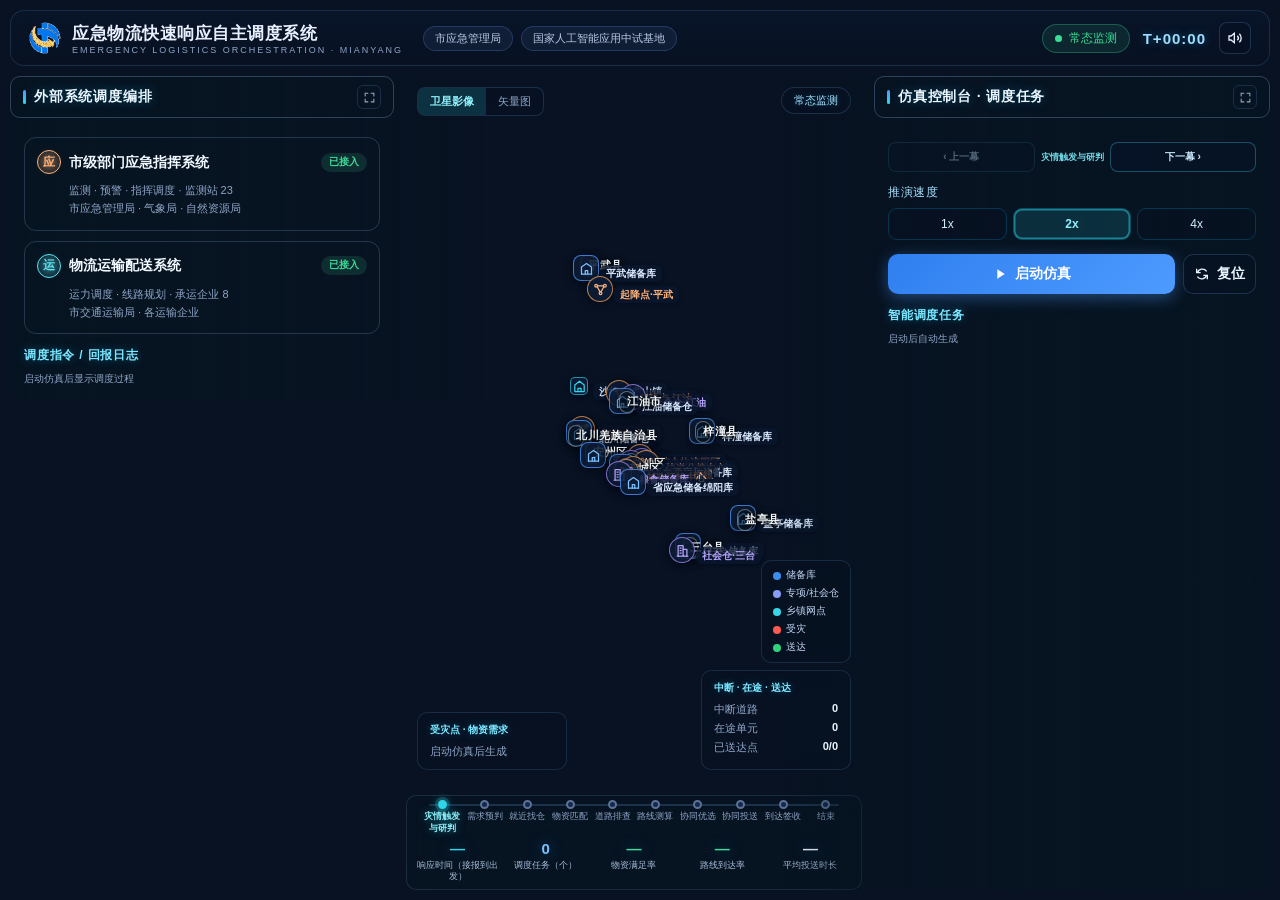
==== 应急物流仿真平台 (15)-优化版.html @ 9a9f4b00 "Add files via upload" ====
<!DOCTYPE html>
<html lang="zh-CN">
<head>
<meta charset="UTF-8">
<meta name="viewport" content="width=device-width,initial-scale=1">
<title>应急物流快速响应自主调度系统 · 绵阳</title>
<link rel="icon" href="[data-uri]">
<link rel="stylesheet" href="assets/vendor/leaflet/leaflet.css">
<link rel="stylesheet" href="assets/logistics-stage.css">
<style>
:root{
  --bg0:#060d1c;--bg1:#0a1526;--bg2:#0c1a30;
  --card:rgba(9,22,45,.78);--card2:rgba(14,30,58,.6);
  --line:rgba(116,166,255,.18);
  --blue:#4d9bff;--cy:#2fd6e8;--green:#3ddc97;--orange:#ffa552;--red:#ff6b6f;--purple:#a78bfa;
  --txt:#e8f0ff;--dim:#8fa6c8;
  --glass:rgba(9,22,45,.74);--glass2:rgba(11,26,52,.92);
  --shadow:0 10px 36px rgba(0,6,20,.5);
}
*{box-sizing:border-box;margin:0;padding:0}
html,body{height:100%}
body{
  font-family:'Noto Sans SC',-apple-system,'PingFang SC','Microsoft YaHei',sans-serif;
  color:var(--txt);background:linear-gradient(160deg,#0a1526,#060d1c 55%,#081120);
  min-height:100vh;overflow:hidden;
}
.app{position:relative;z-index:1;height:100vh;min-height:660px;display:grid;grid-template-rows:56px minmax(0,1fr);gap:10px;padding:10px}
.topbar{display:flex;align-items:center;gap:14px;padding:0 18px;position:relative;z-index:2;
  background:linear-gradient(180deg,rgba(9,22,45,.62),rgba(7,17,34,.46));backdrop-filter:blur(12px);
  border:1px solid rgba(120,180,255,.16);border-radius:14px;flex:none;box-shadow:none}
.logo{display:flex;align-items:center;gap:11px;min-width:0}
.logo img{width:32px;height:32px;flex:none;object-fit:contain}
.logo div{font-size:17px;font-weight:700;letter-spacing:.5px;white-space:nowrap}
.logo small{display:block;font-size:9px;font-weight:400;color:var(--dim);letter-spacing:2px}
.top-tags{display:flex;gap:8px;margin-left:6px}
.ttag{font-size:11px;color:#b9c9e6;padding:4px 11px;border:1px solid rgba(116,166,255,.22);border-radius:20px;background:rgba(116,166,255,.08)}
.top-right{margin-left:auto;display:flex;align-items:center;gap:13px}
.alert-badge{display:flex;align-items:center;gap:7px;font-size:12px;padding:5px 12px;border-radius:20px;
  background:rgba(61,220,151,.1);border:1px solid rgba(61,220,151,.3);color:#3ddc97}
.alert-badge.warn{background:rgba(255,165,82,.1);border-color:rgba(255,165,82,.32);color:#ffa552}
.alert-badge.danger{background:rgba(255,107,111,.12);border-color:rgba(255,107,111,.35);color:#ff6b6f}
.alert-badge .dot{width:7px;height:7px;border-radius:50%;background:currentColor}
.clock{font-size:15px;font-weight:700;letter-spacing:1px;color:#9fdcff;font-variant-numeric:tabular-nums;text-shadow:0 0 10px rgba(0,190,255,.4)}
.icon-btn{width:32px;height:32px;border-radius:8px;border:1px solid rgba(120,180,255,.2);background:rgba(7,17,34,.45);
  color:var(--txt);display:flex;align-items:center;justify-content:center;cursor:pointer;flex:none}
.icon-btn svg{width:16px;height:16px}
.icon-btn.muted{color:var(--dim)}

/* 地图全屏底层 */
.map-wrap{position:fixed;inset:0;z-index:0;overflow:hidden;background:#081222}
#mapLeaflet{position:absolute;inset:0;background:#081222}
#mapFallback{position:absolute;inset:0;width:100%;height:100%;display:none}
#incidentCameraLinks{position:fixed;inset:0;width:100vw;height:100vh;z-index:6;overflow:visible;pointer-events:none}
/* 中间聚焦区：透空露地图，事件穿透让地图可拖拽 */
.center-zone{position:relative;grid-area:1/2/2/3;min-height:0;pointer-events:none}
.center-zone>*{pointer-events:auto}

/* 主区：两行三列。侧栏跨两行并铺渐变压暗背景，footer 占中间列第二行 */
.main{display:grid;grid-template-columns:minmax(300px,384px) minmax(0,1fr) minmax(318px,396px);
  grid-template-rows:minmax(0,1fr) auto;gap:12px;min-height:0;
  position:relative;z-index:2;pointer-events:none;transition:grid-template-columns .3s}
.panel{pointer-events:auto;position:relative;z-index:2;background:transparent;border:0;border-radius:14px;
  display:flex;flex-direction:column;min-height:0;box-shadow:none;backdrop-filter:none;transition:opacity .3s,transform .3s}
/* 两侧深色区：80%起、功能区边缘35%，外延带渐到20%结束 */
.panel-left{grid-area:1/1/3/2;position:relative;border-radius:14px 2px 2px 14px;
  align-self:start;height:min(36vh,520px);
  background:linear-gradient(90deg,rgba(6,21,33,.8) 0%,rgba(6,21,33,.64) 42%,rgba(6,21,33,.5) 72%,rgba(6,21,33,.35) 100%)}
.panel-left::after{content:'';position:absolute;top:0;bottom:0;left:100%;width:90px;pointer-events:none;
  background:linear-gradient(90deg,rgba(6,21,33,.35),rgba(6,21,33,.2) 55%,rgba(6,21,33,0))}
.panel-right{grid-area:1/3/3/4;position:relative;border-radius:2px 14px 14px 2px;
  background:linear-gradient(270deg,rgba(6,21,33,.8) 0%,rgba(6,21,33,.64) 42%,rgba(6,21,33,.5) 72%,rgba(6,21,33,.35) 100%)}
.panel-right::after{content:'';position:absolute;top:0;bottom:0;right:100%;width:90px;pointer-events:none;
  background:linear-gradient(270deg,rgba(6,21,33,.35),rgba(6,21,33,.2) 55%,rgba(6,21,33,0))}
.panel-h{flex:none;font-size:13px;font-weight:700;padding:8px 12px;margin:0 0 10px;border:1px solid rgba(158,201,255,.26);
  display:flex;align-items:center;gap:8px;background:transparent;
  border-radius:10px;letter-spacing:.8px;color:#eaf6ff;text-shadow:0 0 12px rgba(0,190,255,.3)}
.panel-h::before{content:"";width:3px;height:14px;border-radius:2px;background:linear-gradient(180deg,var(--blue),var(--cy))}
.panel-b{flex:1;min-height:0;overflow-y:auto;padding:13px}
.panel-b::-webkit-scrollbar{width:5px}
.panel-b::-webkit-scrollbar-thumb{background:rgba(120,170,255,.25);border-radius:3px}

/* 系统卡：近平铺深底上以细亮描边分隔，内部不再填充 */
.sys{border:1px solid rgba(158,201,255,.2);border-radius:12px;padding:12px;margin-bottom:10px;background:transparent;
  box-shadow:none;transition:.25s;position:relative}
.sys.busy{border-color:rgba(77,155,255,.45);background:rgba(77,155,255,.08);box-shadow:0 4px 16px rgba(77,155,255,.14)}
/* 正在工作：高亮强调 */
.sys.active{border-color:rgba(47,214,232,.55);background:rgba(47,214,232,.09);
  box-shadow:0 6px 20px rgba(47,214,232,.18);animation:sysPulse 1.6s ease-in-out infinite}
.sys.active .ic{box-shadow:0 0 12px rgba(47,214,232,.55)}
.sys.active .stt{color:#06121f;background:var(--cy);font-weight:700;animation:none}
@keyframes sysPulse{50%{box-shadow:0 3px 10px rgba(47,214,232,.08)}}
/* 待命：淡化收窄 */
.sys.standby{opacity:.55;padding:9px 12px;margin-bottom:8px;background:transparent;box-shadow:none}
.sys.standby .s2,.sys.standby .cur{display:none}
.sys.standby .stt{color:#8fa6c8;background:rgba(143,166,200,.12)}
.sys .s1{display:flex;align-items:center;gap:8px;font-weight:700;font-size:13px;color:#f2f8ff}
/* 系统图标：文字简写彩色圆（应/仓/运） */
.sys .ic{width:24px;height:24px;border-radius:50%;border:1.5px solid currentColor;font-size:12px;font-weight:800;flex:none;
  display:flex;align-items:center;justify-content:center;text-shadow:0 0 8px currentColor}
.sys .stt{margin-left:auto;font-size:10px;color:#3ddc97;padding:2px 8px;border-radius:10px;background:rgba(61,220,151,.13)}
.sys.busy .stt{color:#ffa552;background:rgba(255,165,82,.14);animation:blink 1s infinite}
@keyframes blink{50%{opacity:.45}}
.sys .s2{font-size:10px;color:var(--dim);margin:7px 0 0 32px;line-height:1.6}
.sys .cur{font-size:11px;color:#a8d4ff;margin-top:7px;padding:6px 9px;border-radius:6px;background:transparent;
  border-left:2px solid var(--blue);min-height:24px}
.sys .cur:empty{display:none}
.sec-t{font-size:11px;font-weight:700;color:#7ce7ff;margin:13px 0 8px;letter-spacing:.8px;text-shadow:0 0 10px rgba(0,200,255,.35)}
/* 调度日志：前置系统简写彩色圆图标 + 指令/回报状态点，条目本体透明 */
.log{display:flex;gap:8px;align-items:flex-start;border-radius:8px;padding:6px 4px;margin-bottom:7px;font-size:11px;line-height:1.5}
.log .lic{flex:none;width:20px;height:20px;border-radius:50%;border:1.5px solid currentColor;background:rgba(0,0,0,.3);
  font-size:11px;font-weight:800;display:flex;align-items:center;justify-content:center;text-shadow:0 0 8px currentColor}
.log .lt{font-size:9px;color:var(--dim);margin-bottom:2px;display:flex;align-items:center;gap:5px}
.log .ld{width:5px;height:5px;border-radius:50%;flex:none}
.log .ld.down{background:#ffa552;box-shadow:0 0 6px rgba(255,165,82,.6)}
.log .ld.back{background:#3ddc97;box-shadow:0 0 6px rgba(61,220,151,.6)}
.log.down b{color:#ffa552}.log.back b{color:#3ddc97}

/* 地图（定位规则见上方全屏底层；此处为兜底切换与瓦片滤镜） */
.map-wrap.fallback #mapLeaflet{display:none}
.map-wrap.fallback #mapFallback{display:block}
.leaflet-container{background:#081222;font-family:inherit;outline:none}
/* 深色大屏主题：矢量瓦片加深压暗成暗色地图，透明面板下白字保持可读；卫星影像保持原色 */
.dark-tiles .leaflet-tile-pane{filter:brightness(.62) saturate(.78) contrast(1.05)}
.leaflet-control-zoom{display:none}
.leaflet-control-attribution{background:rgba(255,255,255,.7)!important;color:#94a3b8!important;font-size:8px!important}
.leaflet-control-attribution a{color:#94a3b8!important}
.mk{position:relative}
/* 所有marker均为非交互展示元素：禁止其拦截鼠标，避免图钉漂到按钮/地图上时点击失效、拖拽中断 */
.mk,.mk *,.focus-ring{pointer-events:none}
.admin-area-marker{pointer-events:none}
.admin-area-label{display:block;position:relative;transform:translate(-50%,-50%);padding:2px 7px;border:1px solid rgba(218,235,246,.42);border-radius:10px;background:rgba(5,18,30,.58);box-shadow:0 2px 8px rgba(0,0,0,.5);color:#f2f8fc;font-size:11px;font-weight:700;line-height:1.45;letter-spacing:.6px;white-space:nowrap;text-align:center;text-shadow:0 1px 3px #000,0 0 7px #000}
/* 图标型 marker */
.mk-ic{width:26px;height:26px;border-radius:8px;display:flex;align-items:center;justify-content:center;
  background:rgba(13,28,54,.88);border:1.5px solid rgba(116,166,255,.35);box-shadow:0 2px 8px rgba(0,6,20,.5);
  transform:translate(-50%,-50%);position:absolute;left:0;top:0}
.mk-ic svg{width:15px;height:15px}
.mk.depot .mk-ic{border-color:rgba(77,155,255,.75);color:#7cc0ff}
.mk.special .mk-ic{border-color:rgba(167,139,250,.75);color:#b8a5fd;border-radius:50%}
.mk.hub .mk-ic{border-color:rgba(255,165,82,.75);color:#ffb27a;border-radius:50%}
.mk.town .mk-ic{width:18px;height:18px;border-radius:5px;color:var(--cy);border-color:rgba(47,214,232,.65)}
.mk.affected .mk-ic{width:38px;height:38px;border-radius:50%;background:#e11d48;border:3px solid #fff;color:#fff;
  box-shadow:0 0 0 6px rgba(225,29,72,.28),0 6px 16px rgba(225,29,72,.5);animation:afPulse 1.5s ease-out infinite}
.mk.done .mk-ic{border-color:rgba(61,220,151,.8);color:#5fe8b0;background:rgba(61,220,151,.12)}
.mk.unit .mk-ic{width:34px;height:34px;border-radius:9px;color:#fff;border:2px solid #fff;background:#2563eb;
  box-shadow:0 0 0 3px rgba(37,99,235,.35),0 4px 10px rgba(37,99,235,.5)}
.mk.unit .unit-info{position:absolute;left:20px;top:-18px;z-index:4;display:flex;flex-direction:column;gap:1px;
  min-width:158px;padding:4px 7px;border:1px solid rgba(112,190,255,.72);border-radius:6px;
  background:rgba(5,19,37,.94);box-shadow:0 3px 9px rgba(0,0,0,.48);color:#ccecff;
  font-size:8px;font-weight:650;line-height:1.25;white-space:nowrap;text-shadow:0 1px 2px #000}
.mk.unit .unit-info b{color:#fff;font-size:8.5px;font-variant-numeric:tabular-nums}
.mk.uav .mk-ic{width:32px;height:32px;border-radius:50%;color:#fff;border:2px solid #fff;background:#06b6d4;
  box-shadow:0 0 0 3px rgba(6,182,212,.4),0 4px 10px rgba(6,182,212,.5)}
@keyframes afPulse{0%{box-shadow:0 0 0 0 rgba(225,29,72,.65),0 6px 16px rgba(225,29,72,.5)}100%{box-shadow:0 0 0 42px rgba(225,29,72,0),0 6px 16px rgba(225,29,72,.5)}}
.mk-label{position:absolute;left:14px;top:-3px;white-space:nowrap;font-size:10px;font-weight:600;
  color:#dcebff;background:rgba(9,22,45,.78);padding:1px 6px;border-radius:6px;box-shadow:0 1px 4px rgba(0,6,20,.4)}
.mk.special .mk-label{color:#b8a5fd}.mk.hub .mk-label{color:#ffb27a}
.warehouse-halo{position:absolute;left:0;top:0;width:34px;height:34px;transform:translate(-50%,-50%);border:1.5px solid #55d9f1;border-radius:50%;background:rgba(55,190,220,.12);box-shadow:0 0 12px rgba(55,190,220,.38)}
.warehouse-halo.selected{width:38px;height:38px;border:2px solid #65e6b0;background:rgba(65,214,146,.13);box-shadow:0 0 14px rgba(65,230,176,.48)}
.warehouse-callout{position:absolute;left:19px;top:-17px;z-index:20;display:flex;flex-direction:column;gap:2px;min-width:116px;padding:4px 6px;border:1px solid rgba(85,217,241,.7);border-radius:6px;background:rgba(5,22,39,.94);color:#e5f5ff;box-shadow:0 3px 10px rgba(0,0,0,.35);white-space:nowrap}
.warehouse-callout.west{left:auto;right:19px;text-align:right}
.warehouse-callout.south{top:12px}
.warehouse-callout b{font-size:9px;line-height:1.2}
.warehouse-callout small{color:#a9c6d8;font-size:8px;line-height:1.2}
.focus-ring{position:absolute;left:50%;top:50%;width:60px;height:60px;transform:translate(-50%,-50%);
  border-radius:50%;border:3px solid #ef4444;animation:focusP 1.4s ease-out infinite;pointer-events:none}
@keyframes focusP{0%{width:40px;height:40px;opacity:.95}100%{width:140px;height:140px;opacity:0}}

.map-stage{position:absolute;top:11px;right:11px;z-index:600;font-size:11px;padding:5px 12px;border-radius:16px;
  background:rgba(7,17,34,.5);border:1px solid rgba(120,180,255,.18);color:#a8e2ff;backdrop-filter:blur(8px);
  text-shadow:0 0 8px rgba(0,190,255,.3);box-shadow:none}
.map-toast{position:absolute;left:50%;bottom:136px;transform:translateX(-50%) translateY(6px);z-index:900;
  font-size:11px;color:#fff;padding:6px 14px;border-radius:16px;background:rgba(10,26,50,.88);
  backdrop-filter:blur(8px);opacity:0;pointer-events:none!important;transition:.25s;white-space:nowrap;box-shadow:var(--shadow)}
.map-toast.show{opacity:1;transform:translateX(-50%) translateY(0)}
.layer-switch{position:absolute;left:11px;top:11px;z-index:600;display:flex;border-radius:8px;overflow:hidden;
  border:1px solid rgba(120,180,255,.18);background:rgba(7,17,34,.5);backdrop-filter:blur(8px);box-shadow:none}
.layer-switch button{border:0;background:transparent;color:var(--dim);font-size:11px;padding:6px 12px;cursor:pointer;font-family:inherit}
.layer-switch button.sel{background:rgba(47,214,232,.16);color:#8ff0fa;font-weight:700}
.float-card{position:absolute;z-index:550;border-radius:10px;background:rgba(7,17,34,.48);backdrop-filter:blur(8px);
  border:1px solid rgba(120,180,255,.16);padding:10px 12px;min-width:150px;font-size:11px;box-shadow:none}
.float-card.fl{left:11px;bottom:13px}
.float-card.fr{right:11px;bottom:13px}
.float-card .ft{font-size:10px;color:#7ce7ff;font-weight:700;margin-bottom:7px;text-shadow:0 0 8px rgba(0,200,255,.3)}
.float-card .fi{display:flex;justify-content:space-between;gap:14px;margin-bottom:4px;color:var(--dim)}
.float-card .fi b{color:#eaf6ff;font-weight:600}
/* 图例：右下竖排小面板，避开底部两块浮卡与footer */
.map-legend{position:absolute;z-index:550;right:11px;bottom:120px;display:flex;flex-direction:column;align-items:flex-start;gap:5px;
  padding:8px 11px;border-radius:10px;background:rgba(7,17,34,.55);backdrop-filter:blur(8px);border:1px solid rgba(120,180,255,.16);font-size:9.5px;box-shadow:none}
.map-legend span{display:flex;align-items:center;gap:5px;color:#c4d8f5}
.lg-dot{width:8px;height:8px;border-radius:50%;display:inline-block}

/* 实景放大弹窗（常态监测徽标正下方，右上角） */
.scene-card{position:absolute;z-index:700;right:11px;top:46px;transform:translateY(-8px);width:300px;
  border-radius:14px;overflow:hidden;background:rgba(9,22,45,.95);border:1px solid var(--line);
  box-shadow:0 14px 44px rgba(0,6,20,.6);transition:.35s;opacity:0;pointer-events:none}
.scene-card.show{opacity:1;transform:translateY(0);pointer-events:auto}
.scene-img{height:168px;position:relative;background:linear-gradient(135deg,#0d1c36,#13274a);display:flex;
  flex-direction:column;align-items:center;justify-content:center;gap:8px;color:#8fa6c8;text-align:center;padding:16px}
.scene-img svg{width:40px;height:40px;opacity:.5}
.scene-img .ph{font-size:11px;color:#8fa6c8}
.scene-img .tag{position:absolute;top:9px;left:9px;font-size:10px;padding:3px 9px;border-radius:10px;
  background:rgba(229,72,77,.9);color:#fff;font-weight:700}
.media-stage{position:absolute;inset:0;display:flex;flex-direction:column;align-items:center;justify-content:center;overflow:hidden}
.media-stage img{width:100%;height:100%;object-fit:cover;display:block}
.media-stage video{width:100%;height:100%;object-fit:cover;display:block;background:#000}
.media-stage .ph{font-size:11px;color:var(--dim);line-height:1.6;padding:18px;text-align:center}
.media-stage .ph .ic{width:34px;height:34px;margin-bottom:8px;opacity:.5}
.media-stage .ph .key{font-weight:700;color:var(--txt)}
.media-stage .ph .want{font-size:10px;color:#7d93b5;margin-top:7px;display:block}
/* 左右切换箭头 */
.media-arrow{position:absolute;top:50%;transform:translateY(-50%);z-index:3;width:26px;height:26px;border-radius:50%;
 border:1px solid rgba(150,190,240,.4);background:rgba(8,18,38,.55);color:#d4e6ff;cursor:pointer;
 display:none;align-items:center;justify-content:center;transition:.2s}
.media-arrow svg{width:15px;height:15px}
.media-arrow.left{left:8px}.media-arrow.right{right:8px}
.multi .media-arrow{display:flex}
.media-arrow:hover{background:rgba(56,214,230,.45);border-color:var(--cy)}
/* 底部指示点/计数 */
.media-bar{position:absolute;left:0;right:0;bottom:0;z-index:3;padding:8px 10px;
 display:none;align-items:center;background:linear-gradient(transparent,rgba(4,10,24,.88))}
.multi .media-bar{display:flex}
.media-dots{display:flex;gap:5px;align-items:center}
.media-dots i{width:6px;height:6px;border-radius:50%;background:rgba(200,220,250,.4);cursor:pointer}
.media-dots i.on{background:var(--cy);width:14px;border-radius:3px}
.media-count{font-size:10px;color:#cdddf5;margin-left:auto}
.mcap{position:absolute;left:0;right:0;bottom:0;z-index:2;font-size:10px;color:#dceaff;padding:6px 9px;
 background:linear-gradient(transparent,rgba(4,10,24,.85))}
.scene-body{padding:11px 13px}
.scene-body .t{font-size:13px;font-weight:700;margin-bottom:4px}
.scene-body .d{font-size:11px;color:var(--dim);line-height:1.55}
.scene-body .d:empty{display:none}
.scene-close{position:absolute;top:8px;right:9px;z-index:2;width:24px;height:24px;border-radius:50%;
  border:0;background:rgba(140,170,220,.18);color:#b9c9e6;cursor:pointer;line-height:1;
  display:flex;align-items:center;justify-content:center}

/* 控制台 */
.ctl-grp{margin-bottom:14px}
.ctl-l{font-size:11px;color:#a8e2ff;margin-bottom:7px;letter-spacing:.5px}
.opts{display:grid;grid-template-columns:repeat(3,1fr);gap:6px}
.opt{text-align:center;font-size:11px;padding:8px 4px;border-radius:9px;border:1px solid rgba(0,190,255,.22);
  background:rgba(7,17,34,.45);cursor:pointer;color:#d5ecff;transition:.15s}
.opt:hover{border-color:rgba(0,220,255,.55)}
.opt.sel{background:rgba(47,214,232,.14);color:#8ff0fa;font-weight:700;box-shadow:inset 0 0 0 1.5px rgba(47,214,232,.55),0 0 10px rgba(47,214,232,.2)}
.opt.danger.sel{background:rgba(255,107,111,.12);color:#ff8f92;box-shadow:inset 0 0 0 1.5px rgba(255,107,111,.55)}
select{width:100%;padding:8px 10px;border-radius:9px;border:1px solid rgba(0,190,255,.3);background:rgba(5,14,28,.72);
  color:#eaf6ff;font-family:inherit;font-size:11px;outline:none}
select:disabled{opacity:.5}
.seg{display:grid;grid-template-columns:repeat(3,1fr);gap:6px}
.seg button{padding:8px;border-radius:9px;border:1px solid rgba(0,190,255,.22);background:rgba(7,17,34,.45);
  color:#d5ecff;cursor:pointer;font-family:inherit;font-size:11px}
.seg button:hover{border-color:rgba(0,220,255,.55)}
.seg button.sel{background:rgba(47,214,232,.14);color:#8ff0fa;font-weight:700;box-shadow:inset 0 0 0 1.5px rgba(47,214,232,.5)}
.act-nav{display:grid;grid-template-columns:minmax(62px,1fr) auto minmax(62px,1fr);align-items:center;gap:6px;margin:0 0 12px}
.act-nav button{min-width:0;padding:7px 5px;border:1px solid rgba(67,199,231,.34);border-radius:8px;
  background:rgba(7,20,39,.72);color:#c9eaff;font-family:inherit;font-size:10px;font-weight:700;cursor:pointer;white-space:nowrap}
.act-nav button:hover:not(:disabled){border-color:rgba(67,220,244,.8);background:rgba(31,99,135,.28);color:#fff}
.act-nav button:disabled{opacity:.38;cursor:not-allowed}
.act-nav-title{max-width:128px;overflow:hidden;color:#72dbe9;font-size:9px;font-weight:700;text-align:center;text-overflow:ellipsis;white-space:nowrap}
.btn-row{display:grid;grid-template-columns:1fr auto;gap:8px;margin-top:4px}
.btn{display:flex;align-items:center;justify-content:center;gap:7px;padding:10px;border-radius:10px;border:1px solid rgba(120,180,255,.2);
  background:rgba(7,17,34,.5);color:#eaf6ff;cursor:pointer;font-family:inherit;font-size:13px;font-weight:700}
.btn svg{width:16px;height:16px}
.btn.go{background:linear-gradient(135deg,#2f7ff0,#4d9bff);border:0;color:#fff;box-shadow:0 4px 16px rgba(77,155,255,.4)}
.btn.go:disabled{opacity:.45;cursor:not-allowed}
.task{display:flex;align-items:center;gap:9px;border:1px solid rgba(158,201,255,.18);border-radius:10px;padding:9px 10px;margin-bottom:8px;
  background:transparent}
.task .no{width:20px;height:20px;border-radius:6px;background:rgba(77,155,255,.18);color:#9cc8ff;font-size:11px;
  display:flex;align-items:center;justify-content:center;flex:none}
.task .t1{font-size:11px;font-weight:600;white-space:nowrap;overflow:hidden;text-overflow:ellipsis;color:#f2f8ff}
.task .t2{font-size:9.5px;color:var(--dim);margin-top:2px}
.task .ts{margin-left:auto;font-size:9px;padding:3px 8px;border-radius:10px;flex:none}
.task .ts.wait{background:rgba(143,166,200,.14);color:var(--dim)}
.task .ts.run{background:rgba(255,165,82,.14);color:#ffa552}
.task .ts.done{background:rgba(61,220,151,.14);color:#3ddc97}

/* footer：半透明平色+模糊，只占中间列（不延伸到两侧阴影） */
footer.foot-zone{grid-area:2/2/3/3;position:relative;z-index:1;pointer-events:auto;
  margin:0;padding:2px 8px 6px;
  background:rgba(6,21,33,.55);backdrop-filter:blur(10px);border:1px solid rgba(158,201,255,.14);border-radius:10px}
.tl-wrap{position:relative;padding:2px 6px}
.tl-track{position:absolute;left:14px;right:14px;top:6px;height:2px;border-radius:2px;background:rgba(120,170,255,.2)}
.tl-fill{height:100%;border-radius:2px;background:linear-gradient(90deg,var(--blue),var(--cy));width:0;transition:width .3s}
.tl-steps{position:relative;display:grid;grid-template-columns:repeat(10,1fr)}
.tl-step{display:flex;flex-direction:column;align-items:center;gap:2px;font-size:9px;line-height:1.25;color:var(--dim);text-align:center;position:relative;padding-top:11px}
.tl-step .pd{position:absolute;top:0;width:9px;height:9px;border-radius:50%;background:#16294a;border:2px solid #5b7398}
.tl-step.done .pd{background:var(--green);border-color:var(--green);box-shadow:0 0 7px rgba(61,220,151,.5)}
.tl-step.act .pd{background:var(--cy);border-color:var(--cy);box-shadow:0 0 0 3px rgba(47,214,232,.22),0 0 10px rgba(47,214,232,.6)}
.tl-step.act{color:#8ff0fa;font-weight:700;text-shadow:0 0 8px rgba(47,214,232,.5)}
.tl-step.done{color:#3ddc97}
.kpis{display:grid;grid-template-columns:repeat(5,1fr);gap:3px;margin-top:3px}
.kpi{background:transparent;border:0;padding:1px 2px;text-align:center}
.kpi .v{font-size:15px;font-weight:800;line-height:1.25;font-variant-numeric:tabular-nums;color:#f5faff;text-shadow:0 0 14px rgba(0,190,255,.5)}
.kpi .v.cy{color:var(--cy)}.kpi .v.bl{color:#7cc0ff}.kpi .v.gr{color:var(--green)}
.kpi .k{font-size:9px;line-height:1.25;color:#a8bfdc;margin-top:1px}

/* 板块突出 */
.panel-h{position:relative}
.focus-btn{margin-left:auto;width:24px;height:24px;border-radius:6px;border:1px solid var(--line);background:transparent;
  color:var(--dim);cursor:pointer;display:flex;align-items:center;justify-content:center;flex:none;transition:.15s}
.focus-btn:hover{color:#9cc8ff;border-color:var(--blue);background:rgba(77,155,255,.1)}
.main.focus-left{grid-template-columns:minmax(0,2.2fr) minmax(0,1fr) minmax(200px,.4fr)}
.main.focus-right{grid-template-columns:minmax(200px,.4fr) minmax(0,1fr) minmax(0,2.2fr)}
.main.focus-left .panel-right,
.main.focus-right .panel-left{opacity:.15;pointer-events:none;filter:grayscale(.4)}
/* 方案比选浮层（中间聚焦区居中） */
.plan-modal{position:absolute;left:50%;top:44%;transform:translate(-50%,-50%);z-index:750;width:380px;
  background:rgba(8,20,40,.88);backdrop-filter:blur(16px);border:1px solid rgba(120,180,255,.22);border-radius:14px;
  box-shadow:0 20px 60px rgba(0,6,20,.6);padding:18px;display:none}
.plan-modal.show{display:block}
.pm-head{background:rgba(255,165,82,.1);color:#ffb27a;font-size:12px;font-weight:700;padding:9px 12px;border-radius:8px;
  margin-bottom:12px;border:1px solid rgba(255,165,82,.3)}
.plan-item{border:1.5px solid var(--line);border-radius:10px;padding:12px 14px;margin-bottom:10px;cursor:pointer;transition:.15s}
.plan-item:hover{border-color:var(--blue);background:rgba(77,155,255,.07)}
.plan-item.recommend{border-color:rgba(47,214,232,.55);background:rgba(47,214,232,.09);box-shadow:0 2px 12px rgba(47,214,232,.15)}
.pi-h{font-weight:700;font-size:13px;margin-bottom:6px;display:flex;align-items:center;gap:8px}
.pi-badge{font-size:10px;color:#06121f;background:var(--cy);padding:2px 8px;border-radius:10px;font-weight:700}
.pi-b{display:flex;justify-content:space-between;font-size:11px;color:var(--dim);margin-top:3px}

@media(max-width:1100px){
  body{overflow-y:auto}
  .app{height:auto;min-height:100vh;grid-template-rows:56px auto}
  .main{display:flex;flex-direction:column}
  .panel{flex:none;max-height:44vh}
  .panel-left{height:30vh;max-height:30vh}
  .center-zone{flex:none;height:42vh;margin:0 -2px}
  footer.foot-zone{flex:none;order:9;padding:2px 8px 6px;margin:0}
  .kpis{grid-template-columns:repeat(3,1fr)}
}
@media(max-width:600px){
  .top-tags{display:none}
  .logo small{display:none}
  .topbar{padding:0 12px;gap:8px}
  .top-right{gap:9px}
  .alert-badge{display:none}
  .logo img{width:26px;height:26px}
  .logo div{font-size:14px;letter-spacing:0}
  .kpis{grid-template-columns:repeat(2,1fr)}
  .center-zone{height:38vh}
  .scene-card{width:260px}
}
/* 场景一：暴雨泥石流监测警报与 AI 辅助研判 */
.incident-banner{position:fixed;z-index:1100;top:82px;left:50%;transform:translateX(-50%) translateY(-16px);
 width:min(880px,calc(100vw - 840px));min-width:360px;padding:17px 22px 15px;border-radius:12px;
 border:1px solid rgba(255,111,99,.8);border-top:3px solid #ff6e61;background:linear-gradient(110deg,rgba(67,16,26,.97),rgba(27,17,34,.96));
 box-shadow:0 12px 54px rgba(0,0,0,.5),0 0 32px rgba(255,66,64,.15);opacity:0;visibility:hidden;pointer-events:none;
 transition:opacity .45s,transform .45s;backdrop-filter:blur(16px)}
.incident-banner.show{opacity:1;visibility:visible;transform:translateX(-50%) translateY(0);animation:incidentBorder 2s ease-in-out infinite}
.incident-eyebrow{display:flex;align-items:center;gap:8px;font-size:11px;font-weight:700;letter-spacing:1.3px;color:#ffafa5}
.incident-dot{width:7px;height:7px;border-radius:50%;background:#ff786c;box-shadow:0 0 12px #ff786c;animation:blink 1.2s infinite;flex:none}
.incident-banner h1{font-size:clamp(18px,1.55vw,28px);line-height:1.55;letter-spacing:.5px;margin:6px 0;color:#fff4ef}
.incident-banner p{font-size:11px;line-height:1.7;color:#dbb9b5}
.incident-banner.complete{border-color:rgba(255,183,87,.65);border-top-color:#ffb757;animation:none}
.incident-banner.complete .incident-dot{background:#ffb757;box-shadow:0 0 10px #ffb757;animation:none}
@keyframes incidentBorder{50%{box-shadow:0 12px 54px rgba(0,0,0,.5),0 0 38px rgba(255,66,64,.32)}}
.assessment-card{position:fixed;left:24px;bottom:24px;z-index:1050;width:344px;border:1px solid rgba(86,181,237,.5);
 border-radius:14px;background:linear-gradient(145deg,rgba(9,29,49,.97),rgba(5,18,35,.97));padding:17px 18px;
 box-shadow:0 16px 48px rgba(0,0,0,.5);opacity:0;visibility:hidden;transform:translateY(20px);transition:.4s;pointer-events:none;backdrop-filter:blur(16px)}
.assessment-card.show{opacity:1;visibility:visible;transform:translateY(0)}
.assessment-head{display:flex;align-items:center;justify-content:space-between;margin-bottom:5px;font-size:14px;font-weight:700;color:#b0edff}
.assessment-status{font-size:10px;font-weight:500;color:#7de4ee;border:1px solid rgba(47,214,232,.3);padding:3px 7px;border-radius:5px}
.assessment-sub{font-size:10px;line-height:1.7;color:#8fa9c4;margin-bottom:12px}
.assessment-monitoring{font-size:10px;color:#a5c6df;padding:7px 9px;margin:0 0 10px;background:rgba(69,147,203,.1);border-radius:6px;line-height:1.7}
.assessment-row{padding:10px 0;border-top:1px solid rgba(139,191,235,.12)}
.assessment-row-head{display:flex;align-items:center;justify-content:space-between;font-size:11px;color:#adc5dd;gap:8px}
.assessment-row-state{color:#74deef;font-size:10px;white-space:nowrap}
.assessment-row.pending .assessment-row-state::after{content:'…';display:inline-block;animation:blink 1s infinite}
.assessment-value{font-size:11px;line-height:1.7;color:#e7f1ff;margin-top:5px}
.assessment-row.pending .assessment-value{color:#607b98}
.assessment-progress{height:3px;background:rgba(107,161,210,.15);border-radius:2px;overflow:hidden;margin-top:10px}
.assessment-progress i{display:block;width:0;height:100%;background:linear-gradient(90deg,#3992f3,#61e5dd);transition:width .25s}
.assessment-meta{display:flex;justify-content:space-between;font-size:9px;color:#809bb6;margin-top:7px}
.assessment-result{display:none;margin:12px 0 5px;padding:14px 12px;border:1px solid rgba(255,180,86,.45);border-radius:9px;
 background:linear-gradient(110deg,rgba(255,158,60,.12),rgba(255,110,68,.04))}
.assessment-result small{color:#d2b697;font-size:10px;letter-spacing:1px}
.assessment-result strong{display:block;color:#ffbd76;font-size:28px;font-weight:900;line-height:1.6;letter-spacing:3px}
.assessment-result span{color:#e1c6ab;font-size:10px;line-height:1.7}
.assessment-result .assessment-estimate{display:block;font-size:15px;color:#ffe1b7;font-weight:700;margin:2px 0 6px}
.assessment-card.complete{border-color:rgba(255,180,86,.5)}
.assessment-card.complete .assessment-result{display:block}
.assessment-card.complete .assessment-status{color:#ffd195;border-color:rgba(255,180,86,.35)}
.assessment-card.complete .assessment-row{padding:7px 0}
.assessment-note{font-size:9px;line-height:1.6;color:#7e94aa;margin-top:9px}
.scenario-lock{padding:12px 13px;border:1px solid rgba(79,165,222,.28);border-radius:10px;margin-bottom:15px;background:rgba(7,25,44,.62)}
.scenario-lock .eyebrow{font-size:10px;color:#7ee6f0;letter-spacing:.6px;margin-bottom:7px}
.scenario-lock strong{font-size:14px;display:block;line-height:1.7;color:#eff5ff}
.scenario-lock .location{font-size:11px;color:#9bb7d4;margin-top:3px}
.scenario-lock .assessment-summary{font-size:10px;color:#ffbc7d;margin-top:8px}
.incident-scene .scene-card{position:fixed;top:126px;right:26px;width:344px;z-index:1050;border-color:rgba(120,180,235,.35)}
.incident-scene .scene-img{height:194px}
.incident-scene .scene-body{padding:10px 13px}
.incident-scene .scene-body .d{font-size:10px}
.incident-camera-floating-layer{display:none;position:fixed;inset:0;z-index:1060;pointer-events:none}
.incident-scene .incident-camera-floating-layer{display:block}
.incident-monitor-float{display:none;position:absolute;left:0;top:0;z-index:2;width:min(360px,calc(100vw - 24px));overflow:hidden;border:1px solid var(--camera-color);border-radius:10px;background:rgba(5,18,36,.97);box-shadow:0 9px 28px rgba(0,0,0,.56),0 0 14px var(--camera-color);pointer-events:auto;transition:box-shadow .18s,border-color .18s}
.incident-monitor-float.show{display:block;animation:cameraAppear .42s ease-out both}
@keyframes cameraAppear{from{opacity:0;transform:translateY(8px)}to{opacity:1;transform:translateY(0)}}
@media(max-width:1119px) and (min-width:701px){.incident-monitor-float{width:min(360px,calc(100vw - 24px))}}
@media(max-width:700px){.incident-monitor-float{width:min(300px,calc(100vw - 24px))}}
.incident-monitor-float.selected{border-color:#fff;box-shadow:0 0 0 2px rgba(255,255,255,.3),0 0 24px var(--camera-color),0 9px 28px rgba(0,0,0,.56)}
.incident-monitor-viewport{position:relative;aspect-ratio:16/9;background:#000;overflow:hidden}
.incident-monitor-viewport video{display:block;width:100%;height:100%;object-fit:cover;background:#000}
.incident-monitor-label{display:flex;align-items:center;gap:6px;min-height:30px;padding:5px 7px;color:#e7f6ff;font-size:10px;font-weight:700;line-height:1.3;text-align:left}
.incident-monitor-label i{display:inline-flex;align-items:center;justify-content:center;width:18px;height:18px;flex:none;border-radius:50%;background:var(--camera-color);color:#061421;font-size:10px;font-style:normal;font-weight:900}
.incident-monitor-label span{flex:1;min-width:0}
.incident-monitor-label small{flex:none;color:#9db8d2;font-size:9px;font-variant-numeric:tabular-nums;letter-spacing:.4px}
.incident-camera-link-button{position:absolute;inset:0;display:flex;align-items:center;justify-content:center;border:0;background:rgba(4,18,34,.62);color:#e7fbff;font-family:inherit;font-size:9px;font-weight:700;cursor:pointer}
.incident-camera-link-button[hidden]{display:none}
.incident-scene .panel-right .panel-b{padding-top:13px}
.incident-scene #fcDemand,.incident-scene #fcRoute,.incident-scene .map-legend{display:none}
.scene-img .tag{z-index:4;font-size:9px;background:rgba(12,28,44,.9);border:1px solid rgba(143,211,244,.4)}
.media-stage video{object-fit:contain}
.media-stage .mcap{bottom:28px;text-align:left;font-size:10px}
.incident-camera-popup .leaflet-popup-content-wrapper{padding:0;border:1px solid rgba(120,180,235,.45);border-radius:14px;background:transparent;box-shadow:0 14px 44px rgba(0,6,20,.65)}
.incident-camera-popup .leaflet-popup-content{width:min(344px,calc(100vw - 44px))!important;margin:0!important}
.incident-camera-popup .leaflet-popup-tip{background:rgba(9,22,45,.97);box-shadow:0 4px 12px rgba(0,6,20,.45)}
.incident-camera-popup .scene-card.map-popup{position:relative!important;inset:auto!important;width:100%!important;max-width:none!important;z-index:auto;opacity:1;transform:none;pointer-events:auto;border:0;border-radius:13px;box-shadow:none}
.incident-camera-popup .scene-card.map-popup .scene-img{height:194px}
.incident-camera-marker{width:0;height:0}
.camera-pin{position:absolute;left:0;top:0;transform:translate(-50%,-50%);display:flex;align-items:center;gap:6px;white-space:nowrap}
.camera-pin b{display:flex;align-items:center;justify-content:center;width:25px;height:25px;border:2px solid #fff;border-radius:50%;background:#145e86;color:#fff;font-size:12px;box-shadow:0 0 0 4px rgba(52,205,240,.2),0 3px 10px #0008}
.camera-pin span{padding:3px 7px;border:1px solid #63d9e9;border-radius:6px;background:rgba(5,23,42,.94);color:#e7fbff;font-size:10px;font-weight:700;box-shadow:0 3px 9px #0007}
.camera-pin-1 b{background:#45d6eb!important;box-shadow:0 0 0 4px #45d6eb44,0 3px 10px #0008!important}
.camera-pin-1 span{border-color:#45d6eb!important}
.camera-pin-2 b{background:#ffc264!important;box-shadow:0 0 0 4px #ffc26444,0 3px 10px #0008!important}
.camera-pin-2 span{border-color:#ffc264!important}
.camera-pin-3 b{background:#f27eaf!important;box-shadow:0 0 0 4px #f27eaf44,0 3px 10px #0008!important}
.camera-pin-3 span{border-color:#f27eaf!important}
.incident-camera-connector{stroke-linecap:round;stroke-dasharray:7 6;filter:drop-shadow(0 1px 3px #000)}
.media-retry{position:absolute;left:50%;top:50%;transform:translate(-50%,-50%);z-index:5;border:1px solid #65d9ee;
 border-radius:8px;padding:10px 15px;background:rgba(4,21,39,.92);color:#b4f3ff;cursor:pointer;font-family:inherit;font-size:11px}
.incident-marker-label{position:absolute;left:0;top:32px;transform:translateX(-50%);width:max-content;max-width:230px;
 color:#fff0e6;background:rgba(105,27,24,.94);border:1px solid rgba(255,136,99,.8);border-radius:6px;font-size:11px;padding:5px 10px;text-align:center}
.focus-ring.incident-ring{border-color:#ff7c53;border-width:3px;animation:incidentRing 1.7s ease-out infinite}
.focus-ring.incident-ring.second{animation-delay:.85s}
@keyframes incidentRing{0%{width:38px;height:38px;opacity:1}100%{width:200px;height:200px;opacity:0}}
@media(max-width:1500px) and (min-width:1101px){
 .incident-banner{padding:12px 16px;min-width:0}.incident-banner h1{font-size:21px}.incident-banner p{font-size:10px}
 .assessment-card{width:330px;left:22px;padding:14px 16px}
}
@media(max-width:1100px){
 .incident-banner{position:fixed;top:80px;width:calc(100vw - 36px);min-width:0;padding:12px 16px}
 .incident-banner h1{font-size:19px}.incident-banner p{font-size:10px}
 .incident-scene .center-zone{height:72vh;min-height:540px}
 .incident-scene .scene-card{position:absolute;top:175px;right:12px;width:min(320px,42vw)}
 .incident-scene .panel-right .panel-b{padding-top:13px}
 .assessment-card{left:18px;bottom:18px;width:min(330px,46vw);padding:13px 14px}
 .assessment-result strong{font-size:23px}
}
@media(max-width:600px){
 .incident-banner{top:78px}.incident-banner h1{font-size:17px}.incident-eyebrow{font-size:9px}
 .incident-scene .scene-card{position:fixed;top:210px;right:10px;width:calc(100vw - 20px)}
 .incident-monitor-float{width:min(300px,calc(100vw - 24px))}
 .incident-monitor-label{font-size:9px;min-height:28px;padding:4px 5px}
 .incident-scene .scene-img{height:148px}.incident-scene .scene-body{display:none}
 .incident-camera-popup .leaflet-popup-content{width:calc(100vw - 44px)!important}
 .incident-camera-popup .scene-card.map-popup .scene-img{height:148px}
 .assessment-card{left:10px;bottom:10px;width:calc(100vw - 20px);padding:11px 13px;max-height:calc(100vh - 405px);overflow:auto}
 .assessment-row{padding:6px 0}.assessment-sub{margin-bottom:6px}.assessment-result{margin-top:8px;padding:8px 12px}
}
/* 两侧信息可读性微调；允许长文换行，并由侧栏自身滚动承载增加的高度。 */
.panel-h{font-size:14px}
.panel-b{padding:14px}
.sys .s1{font-size:14px;line-height:1.45;flex-wrap:wrap}
.sys .stt{font-size:10px;flex:none}
.sys .s2{font-size:11px;line-height:1.65}
.sys .cur{font-size:12px;line-height:1.65;overflow-wrap:anywhere}
.sec-t{font-size:12px}
.log{gap:9px;font-size:12px;line-height:1.6}
.log .lic{width:22px;height:22px;font-size:12px}
.log .lt{font-size:10px;line-height:1.45;flex-wrap:wrap}
.log .lc{overflow-wrap:anywhere}
.ctl-l{font-size:12px}
.opt,select,.seg button{font-size:12px}
.btn{font-size:14px}
.task .t1{font-size:12px}
.task .t2{font-size:10.5px;line-height:1.5}
.task .t2.manifest{font-size:10px}
.task .ts{font-size:10px}
.assessment-head{font-size:15px}
.assessment-status{font-size:11px}
.assessment-sub,.assessment-monitoring{font-size:11px}
.assessment-row-head{font-size:12px}
.assessment-row-state{font-size:11px}
.assessment-value{font-size:12px;overflow-wrap:anywhere}
.assessment-meta{font-size:10px}
.assessment-note{font-size:10px}
@media(max-width:600px){
 .panel-h{font-size:13.5px}
 .sys .s1{font-size:13.5px}
 .log{font-size:11.5px}
 .assessment-card{max-height:calc(100vh - 390px)}
}
@media(prefers-reduced-motion:reduce){.incident-banner.show,.focus-ring.incident-ring,.incident-dot,.assessment-row.pending .assessment-row-state::after{animation:none}}
</style>
</head>
<body>
<div class="app">
  <div class="map-wrap" id="mapWrap">
    <div id="mapLeaflet"></div>
    <svg id="mapFallback" viewBox="0 0 760 740" preserveAspectRatio="xMidYMid meet"></svg>
  </div>
  <header class="topbar">
    <div class="logo">
      <img src="[data-uri]" alt="LOGO">
      <div>应急物流快速响应自主调度系统<small>EMERGENCY LOGISTICS ORCHESTRATION · MIANYANG</small></div>
    </div>
    <div class="top-tags"><span class="ttag">市应急管理局</span><span class="ttag">国家人工智能应用中试基地</span></div>
    <div class="top-right">
      <span class="alert-badge" id="alertBadge"><i class="dot"></i><span id="alertTxt">常态监测</span></span>
      <span class="clock" id="clock">T+00:00</span>
      <button class="icon-btn" id="btnMute" title="静音"><svg viewBox="0 0 24 24" fill="none" stroke="currentColor" stroke-width="2"><path d="M11 5 6 9H3v6h3l5 4V5Z"/><path d="M15.5 8.5a5 5 0 0 1 0 7M18.5 5.5a9 9 0 0 1 0 13"/></svg></button>
    </div>
  </header>

  <div class="main" id="mainGrid">
    <svg id="incidentCameraLinks" aria-hidden="true"></svg>
    <section class="panel panel-left">
      <div class="panel-h">外部系统调度编排<button class="focus-btn" data-focus="left" title="突出该板块"><svg viewBox="0 0 24 24" width="13" height="13" fill="none" stroke="currentColor" stroke-width="2" stroke-linecap="round"><path d="M4 9V4h5M20 9V4h-5M4 15v5h5M20 15v5h-5"/></svg></button></div>
      <div class="panel-b" id="sysBody"></div>
    </section>

    <div class="center-zone">
        <div class="incident-banner" id="incidentBanner" role="alert" aria-live="assertive">
          <div class="incident-eyebrow"><i class="incident-dot"></i><span id="incidentEyebrow">突发灾情警报 · 实时监测触发</span></div>
          <h1 id="incidentTitle">北川曲山镇沙坝村因持续暴雨发生泥石流灾害</h1>
          <p id="incidentDescription">受灾范围聚焦沙坝村，正在根据现场监控监测开展灾情综合研判。</p>
        </div>
        <aside class="assessment-card" id="assessmentCard" aria-label="AI 灾情研判" aria-live="polite"></aside>
        <div class="logistics-heading" id="logisticsHeading" aria-live="polite"></div>
        <section class="supply-panel" id="supplyPanel" aria-label="物资匹配清单"></section>
        <div class="logistics-legend" id="logisticsLegend"><span style="--c:#49dfac">优选公路</span><span style="--c:#6d9fff">候选路线</span><span style="--c:#ff706d">道路中断 ×</span><span style="--c:#50e3ed">无人机</span><span style="--c:#eebd72">救援人员接驳</span></div>
        <div class="layer-switch">
          <button data-layer="sat" class="sel">卫星影像</button>
          <button data-layer="dark">矢量图</button>
        </div>
        <div class="map-stage" id="mapStage">常态监测</div>
        <div class="float-card fl" id="fcDemand"><div class="ft">受灾点 · 物资需求</div><div style="color:var(--dim)">启动仿真后生成</div></div>
        <div class="float-card fr" id="fcRoute"><div class="ft">中断 · 在途 · 送达</div><div style="color:var(--dim)">启动仿真后生成</div></div>
        <div class="map-legend">
          <span><i class="lg-dot" style="background:#3b8eed"></i>储备库</span>
          <span><i class="lg-dot" style="background:#8b9cf7"></i>专项/社会仓</span>
          <span><i class="lg-dot" style="background:#38d6e6"></i>乡镇网点</span>
          <span><i class="lg-dot" style="background:#ff5a52"></i>受灾</span>
          <span><i class="lg-dot" style="background:#2fd27d"></i>送达</span>
        </div>
        <div class="plan-modal" id="planModal">
          <div class="pm-head">● 仿真已暂停 · 请比选下达调度方案</div>
          <div class="plan-item" data-plan="A">
            <div class="pi-h">方案A · 时效优先</div>
            <div class="pi-b"><span>完成 T+18分</span><span>成本指数 1.68k</span></div>
            <div class="pi-b"><span>动用 0车/6机</span><span>满足率 100%</span></div>
          </div>
          <div class="plan-item recommend" data-plan="B">
            <div class="pi-h">方案B · 时效成本均衡 <span class="pi-badge">智能推荐</span></div>
            <div class="pi-b"><span>完成 T+12分</span><span>成本指数 0.14k</span></div>
            <div class="pi-b"><span>动用 2车/0机</span><span>满足率 100%</span></div>
          </div>
          <div class="plan-item" data-plan="C">
            <div class="pi-h">方案C · 成本优先</div>
            <div class="pi-b"><span>完成 T+26分</span><span>成本指数 0.26k</span></div>
            <div class="pi-b"><span>动用 2车/0机</span><span>满足率 100%</span></div>
          </div>
        </div>
        <div class="scene-card" id="sceneCard">
          <button class="scene-close" id="sceneClose" aria-label="关闭"><svg viewBox="0 0 24 24" width="13" height="13"><path fill="none" stroke="#fff" stroke-width="2.4" stroke-linecap="round" d="M6 6l12 12M18 6L6 18"/></svg></button>
          <div class="scene-img" id="sceneImg">
            <span class="tag" id="sceneTag">实景</span>
            <div class="media-stage" id="mediaStage"></div>
            <button class="media-arrow left" id="mPrev" aria-label="上一个"><svg viewBox="0 0 24 24" fill="none" stroke="currentColor" stroke-width="2.2" stroke-linecap="round" stroke-linejoin="round"><path d="M15 6l-6 6 6 6"/></svg></button>
            <button class="media-arrow right" id="mNext" aria-label="下一个"><svg viewBox="0 0 24 24" fill="none" stroke="currentColor" stroke-width="2.2" stroke-linecap="round" stroke-linejoin="round"><path d="M9 6l6 6-6 6"/></svg></button>
            <div class="media-bar">
              <div class="media-dots" id="mediaDots"></div>
              <span class="media-count" id="mediaCount"></span>
            </div>
          </div>
          <div class="scene-body"><div class="t" id="sceneTitle"></div><div class="d" id="sceneDesc"></div></div>
        </div>
        <div class="incident-camera-floating-layer" id="incidentCameraFloatingLayer" aria-label="现场监控画面"></div>
    </div>

    <footer class="foot-zone">
      <div class="tl-wrap">
        <div class="tl-track"><div class="tl-fill" id="tlFill"></div></div>
        <div class="tl-steps" id="tlSteps"></div>
      </div>
      <div class="kpis" id="kpis"></div>
    </footer>
    <section class="panel panel-right">
      <div class="panel-h">仿真控制台 · 调度任务<button class="focus-btn" data-focus="right" title="突出该板块"><svg viewBox="0 0 24 24" width="13" height="13" fill="none" stroke="currentColor" stroke-width="2" stroke-linecap="round"><path d="M4 9V4h5M20 9V4h-5M4 15v5h5M20 15v5h-5"/></svg></button></div>
      <div class="panel-b" id="ctlBody"></div>
    </section>
  </div>
</div>
<script src="assets/vendor/leaflet/leaflet.js"></script>
<script>
/* ===== 物资类别 ===== */
const MAT=['防护','被服','床具','食品','医药'];
const MAT_NAME={防护:'个体防护',被服:'救灾被服',床具:'简易床具',食品:'食品饮水',医药:'应急医药'};
/* ===== 绵阳区县多边形（离线兜底用） ===== */
const REGIONS=[{"name": "平武县", "cen": [181, 200], "pts": [[89.0, 26.0], [81.9, 87.0], [114.4, 84.9], [133.7, 135.8], [131.7, 177.4], [123.6, 186.6], [97.1, 142.9], [61.6, 145.9], [49.4, 162.2], [64.6, 184.5], [64.6, 235.3], [119.5, 267.9], [139.8, 245.5], [152.0, 288.2], [193.7, 317.7], [208.9, 303.4], [259.7, 332.9], [295.3, 333.9], [311.6, 317.7], [322.7, 269.9], [339.0, 260.8], [333.9, 237.4], [283.1, 218.1], [278.0, 179.5], [252.6, 168.3], [232.3, 119.5], [164.2, 90.0], [159.1, 74.8]]}, {"name": "北川羌族自治县", "cen": [166, 366], "pts": [[53.4, 287.2], [26.0, 348.2], [54.5, 359.3], [69.7, 354.2], [82.9, 376.6], [124.6, 388.8], [130.7, 411.2], [165.2, 397.9], [184.5, 423.4], [180.5, 438.6], [191.6, 463.0], [216.0, 446.7], [215.0, 432.5], [237.4, 416.2], [236.4, 390.8], [226.2, 376.6], [247.5, 364.4], [257.7, 371.5], [267.9, 365.4], [264.8, 331.9], [206.9, 304.5], [190.6, 318.7], [149.0, 288.2], [150.0, 270.9], [112.4, 297.3], [87.0, 299.4]]}, {"name": "三台县", "cen": [357, 595], "pts": [[310.5, 509.7], [303.4, 530.1], [276.0, 547.3], [267.9, 580.9], [287.2, 592.1], [283.1, 601.2], [296.3, 615.4], [300.4, 645.9], [323.8, 647.9], [328.8, 674.4], [340.0, 687.6], [369.5, 699.8], [383.7, 714.0], [409.1, 703.8], [409.1, 690.6], [390.8, 663.2], [384.7, 610.3], [394.9, 599.2], [414.2, 595.1], [413.2, 576.8], [406.1, 570.7], [410.1, 557.5], [401.0, 557.5], [404.0, 532.1], [393.9, 520.9], [391.8, 500.6], [378.6, 499.6], [357.3, 527.0], [330.9, 508.7]]}, {"name": "江油市", "cen": [311, 367], "pts": [[402.0, 242.5], [363.4, 245.5], [330.9, 263.8], [311.6, 320.7], [296.3, 334.9], [283.1, 330.9], [265.8, 344.1], [264.8, 371.5], [249.6, 366.4], [229.2, 376.6], [238.4, 387.8], [240.4, 415.2], [221.1, 432.5], [228.2, 445.7], [242.5, 450.8], [247.5, 469.1], [255.7, 453.8], [293.3, 438.6], [298.4, 420.3], [309.5, 425.4], [328.8, 418.3], [333.9, 382.7], [346.1, 382.7], [368.5, 362.4], [383.7, 362.4], [390.8, 329.9], [403.0, 336.0], [402.0, 309.5], [410.1, 302.4], [400.0, 275.0]]}, {"name": "盐亭县", "cen": [447, 549], "pts": [[395.9, 490.4], [394.9, 500.6], [384.7, 506.7], [396.9, 511.8], [406.1, 552.4], [397.9, 555.5], [394.9, 549.4], [396.9, 556.5], [409.1, 559.5], [410.1, 577.8], [404.0, 586.0], [419.3, 595.1], [432.5, 581.9], [442.7, 608.3], [457.9, 610.3], [488.4, 636.8], [514.8, 622.5], [521.9, 589.0], [507.7, 577.8], [511.8, 572.7], [501.6, 547.3], [488.4, 542.3], [502.6, 518.9], [499.6, 513.8], [467.1, 513.8], [459.9, 505.7], [464.0, 494.5], [458.9, 488.4], [443.7, 499.6], [428.4, 492.5]]}, {"name": "梓潼县", "cen": [375, 385], "pts": [[401.0, 240.4], [350.2, 249.6], [325.8, 266.9], [314.6, 296.3], [323.8, 269.9], [363.4, 244.5], [401.0, 241.4], [405.1, 329.9], [382.7, 336.0], [383.7, 362.4], [334.9, 380.7], [329.9, 418.3], [347.1, 422.3], [342.1, 441.6], [357.3, 472.1], [355.3, 495.5], [344.1, 485.3], [346.1, 496.5], [361.4, 501.6], [363.4, 520.9], [366.4, 494.5], [443.7, 498.6], [455.9, 484.3], [419.3, 419.3], [406.1, 422.3], [418.3, 406.1], [392.9, 382.7], [386.8, 337.0], [404.0, 339.0], [411.2, 304.5]]}, {"name": "安州区", "cen": [188, 460], "pts": [[113.4, 421.3], [114.4, 441.6], [125.6, 457.9], [128.6, 476.2], [139.8, 477.2], [147.9, 492.5], [166.2, 501.6], [174.4, 515.8], [205.9, 516.8], [217.1, 500.6], [206.9, 482.3], [215.0, 480.3], [222.1, 487.4], [234.3, 488.4], [247.5, 474.2], [242.5, 465.0], [236.4, 464.0], [240.4, 451.8], [226.2, 447.7], [218.1, 433.5], [217.1, 448.8], [201.8, 464.0], [189.6, 465.0], [186.6, 449.8], [178.4, 441.6], [178.4, 433.5], [183.5, 431.5], [181.5, 423.4], [174.4, 420.3], [163.2, 399.0], [136.8, 415.2]]}, {"name": "游仙区", "cen": [255, 499], "pts": [[266.9, 450.8], [254.7, 457.9], [255.7, 467.1], [235.3, 490.4], [222.1, 490.4], [214.0, 482.3], [208.9, 484.3], [216.0, 489.4], [216.0, 494.5], [222.1, 501.6], [236.4, 510.8], [236.4, 522.9], [254.7, 532.1], [256.7, 548.4], [259.7, 549.4], [283.1, 542.3], [300.4, 527.0], [292.3, 521.9], [293.3, 511.8], [286.2, 505.7], [285.1, 497.5], [277.0, 491.4], [275.0, 481.3], [267.9, 477.2], [264.8, 457.9]]}, {"name": "涪城区", "cen": [260, 500], "pts": [[266.9, 451.8], [257.7, 455.9], [255.7, 468.1], [236.4, 489.4], [220.1, 489.4], [214.0, 482.3], [208.9, 483.3], [235.3, 510.8], [234.3, 524.0], [253.6, 532.1], [258.7, 550.4], [283.1, 543.3], [301.4, 529.0], [292.3, 524.0], [292.3, 510.8], [286.2, 505.7], [285.1, 496.5], [277.0, 492.5], [274.0, 480.3], [266.9, 476.2]]}];
/* ===== 点位（x/y用于离线兜底，lat/lng为WGS84真实坐标） ===== */
const POINTS=[{"id":"P01","name":"省应急储备绵阳库","x":288,"y":468,"type":"depot","trucks":8,"uav":1,"stock":{"防护":220,"被服":200,"床具":160,"食品":260,"医药":120},"lat":31.4,"lng":104.78},{"id":"P02","name":"绵阳市级应急储备库","x":252,"y":522,"type":"depot","trucks":7,"uav":2,"stock":{"防护":176,"被服":160,"床具":128,"食品":208,"医药":96},"lat":31.47,"lng":104.72},{"id":"P03","name":"北川储备库","x":148,"y":358,"type":"depot","trucks":4,"uav":2,"stock":{"防护":82,"被服":75,"床具":60,"食品":97,"医药":45},"lat":31.63,"lng":104.48},{"id":"P04","name":"江油储备库","x":332,"y":372,"type":"depot","trucks":5,"uav":2,"stock":{"防护":88,"被服":80,"床具":64,"食品":104,"医药":48},"lat":31.78,"lng":104.72},{"id":"P05","name":"安州储备库","x":172,"y":472,"type":"depot","trucks":4,"uav":1,"stock":{"防护":77,"被服":70,"床具":56,"食品":91,"医药":42},"lat":31.53,"lng":104.56},{"id":"P06","name":"三台储备库","x":352,"y":612,"type":"depot","trucks":5,"uav":1,"stock":{"防护":85,"被服":78,"床具":62,"食品":101,"医药":46},"lat":31.1,"lng":105.08},{"id":"P07","name":"盐亭储备库","x":458,"y":562,"type":"depot","trucks":4,"uav":1,"stock":{"防护":77,"被服":70,"床具":56,"食品":91,"医药":42},"lat":31.23,"lng":105.38},{"id":"P08","name":"梓潼储备库","x":384,"y":402,"type":"depot","trucks":3,"uav":1,"stock":{"防护":66,"被服":60,"床具":48,"食品":78,"医药":36},"lat":31.64,"lng":105.16},{"id":"P09","name":"平武储备库","x":186,"y":218,"type":"depot","trucks":3,"uav":2,"stock":{"防护":71,"被服":65,"床具":52,"食品":84,"医药":39},"lat":32.4,"lng":104.52},{"id":"P10","name":"红十字会备灾仓库","x":278,"y":500,"type":"special","trucks":2,"uav":0,"stock":{"防护":60,"被服":55,"床具":44,"食品":71,"医药":66},"lat":31.49,"lng":104.77},{"id":"P11","name":"粮食储备库","x":236,"y":486,"type":"special","trucks":3,"uav":0,"stock":{"防护":66,"被服":60,"床具":48,"食品":156,"医药":36},"lat":31.44,"lng":104.7},{"id":"P12","name":"社会仓·游仙","x":272,"y":462,"type":"special","trucks":2,"uav":0,"stock":{"防护":44,"被服":40,"床具":32,"食品":52,"医药":24},"lat":31.5,"lng":104.83},{"id":"P13","name":"社会仓·江油","x":296,"y":348,"type":"special","trucks":2,"uav":0,"stock":{"防护":44,"被服":40,"床具":32,"食品":52,"医药":24},"lat":31.8,"lng":104.78},{"id":"P14","name":"社会仓·三台","x":326,"y":572,"type":"special","trucks":2,"uav":0,"stock":{"防护":44,"被服":40,"床具":32,"食品":52,"医药":24},"lat":31.08,"lng":105.05},{"id":"P15","name":"公路货运枢纽","x":266,"y":545,"type":"hub","trucks":0,"uav":0,"stock":null,"lat":31.46,"lng":104.78},{"id":"P16","name":"综合物流园区","x":296,"y":518,"type":"hub","trucks":0,"uav":0,"stock":null,"lat":31.52,"lng":104.82},{"id":"P17","name":"快递分拨中心","x":286,"y":486,"type":"hub","trucks":0,"uav":0,"stock":null,"lat":31.49,"lng":104.85},{"id":"P18","name":"邮政运输中心","x":246,"y":508,"type":"hub","trucks":0,"uav":0,"stock":null,"lat":31.45,"lng":104.74},{"id":"P19","name":"无人机起降点·北川","x":158,"y":336,"type":"hub","trucks":0,"uav":0,"stock":null,"lat":31.65,"lng":104.5},{"id":"P20","name":"无人机起降点·江油","x":318,"y":342,"type":"hub","trucks":0,"uav":0,"stock":null,"lat":31.82,"lng":104.7},{"id":"P21","name":"无人机起降点·平武","x":172,"y":192,"type":"hub","trucks":0,"uav":0,"stock":null,"lat":32.3,"lng":104.6},{"id":"T1","name":"曲山镇·北川","x":132,"y":392,"type":"town","trucks":0,"uav":0,"stock":null,"lat":31.833,"lng":104.45},{"id":"T2","name":"陈家坝·北川","x":176,"y":322,"type":"town","trucks":0,"uav":0,"stock":null,"lat":31.92,"lng":104.52},{"id":"T3","name":"含增镇·江油","x":286,"y":398,"type":"town","trucks":0,"uav":0,"stock":null,"lat":31.82,"lng":104.78},{"id":"T4","name":"二郎庙·江油","x":352,"y":332,"type":"town","trucks":0,"uav":0,"stock":null,"lat":31.98,"lng":105.05},{"id":"T5","name":"桑枣镇·安州","x":150,"y":442,"type":"town","trucks":0,"uav":0,"stock":null,"lat":31.62,"lng":104.4},{"id":"T6","name":"秀水镇·安州","x":206,"y":494,"type":"town","trucks":0,"uav":0,"stock":null,"lat":31.53,"lng":104.47},{"id":"T7","name":"南坝镇·平武","x":214,"y":252,"type":"town","trucks":0,"uav":0,"stock":null,"lat":32.22,"lng":104.96},{"id":"T8","name":"平通·平武","x":160,"y":286,"type":"town","trucks":0,"uav":0,"stock":null,"lat":31.99,"lng":104.72},{"id":"T9","name":"芦溪镇·三台","x":318,"y":556,"type":"town","trucks":0,"uav":0,"stock":null,"lat":31.18,"lng":104.88},{"id":"T10","name":"西平镇·三台","x":386,"y":632,"type":"town","trucks":0,"uav":0,"stock":null,"lat":30.98,"lng":105.1},{"id":"T11","name":"富驿镇·盐亭","x":420,"y":528,"type":"town","trucks":0,"uav":0,"stock":null,"lat":31.28,"lng":105.56},{"id":"T12","name":"玉龙·盐亭","x":478,"y":588,"type":"town","trucks":0,"uav":0,"stock":null,"lat":31.06,"lng":105.32},{"id":"T13","name":"许州镇·梓潼","x":398,"y":432,"type":"town","trucks":0,"uav":0,"stock":null,"lat":31.72,"lng":105.25},{"id":"T14","name":"魏城·游仙","x":288,"y":452,"type":"town","trucks":0,"uav":0,"stock":null,"lat":31.47,"lng":105.02},{"id":"T15","name":"小枧·涪城","x":250,"y":470,"type":"town","trucks":0,"uav":0,"stock":null,"lat":31.42,"lng":104.84},{"id":"T16","name":"城郊·涪城","x":232,"y":518,"type":"town","trucks":0,"uav":0,"stock":null,"lat":31.48,"lng":104.69}];
const ALL={};POINTS.forEach(p=>ALL[p.id]=p);
/* ===== 路网（无向，自动算长度） ===== */
const EDGES=[{"a": "P02", "b": "P15", "len": 26.9}, {"a": "P15", "b": "P16", "len": 40.4}, {"a": "P16", "b": "P17", "len": 33.5}, {"a": "P17", "b": "P11", "len": 50.0}, {"a": "P11", "b": "P10", "len": 44.3}, {"a": "P10", "b": "P02", "len": 34.1}, {"a": "P02", "b": "P18", "len": 15.2}, {"a": "P18", "b": "P16", "len": 51.0}, {"a": "P11", "b": "P12", "len": 43.3}, {"a": "P16", "b": "P04", "len": 150.4}, {"a": "P04", "b": "P20", "len": 33.1}, {"a": "P20", "b": "T3", "len": 64.5}, {"a": "T3", "b": "T4", "len": 93.3}, {"a": "P04", "b": "T4", "len": 44.7}, {"a": "P04", "b": "P13", "len": 43.3}, {"a": "P13", "b": "T3", "len": 51.0}, {"a": "P20", "b": "P21", "len": 209.3}, {"a": "P21", "b": "P09", "len": 29.5}, {"a": "P09", "b": "T7", "len": 44.0}, {"a": "T7", "b": "T8", "len": 63.8}, {"a": "P09", "b": "T8", "len": 72.8}, {"a": "P21", "b": "T7", "len": 73.2}, {"a": "P11", "b": "P05", "len": 65.5}, {"a": "P05", "b": "T5", "len": 37.2}, {"a": "T5", "b": "T6", "len": 76.4}, {"a": "P05", "b": "T6", "len": 40.5}, {"a": "P05", "b": "P03", "len": 116.5}, {"a": "P03", "b": "P19", "len": 24.2}, {"a": "P19", "b": "T1", "len": 61.7}, {"a": "P19", "b": "T2", "len": 22.8}, {"a": "P03", "b": "T1", "len": 37.6}, {"a": "P03", "b": "T2", "len": 45.6}, {"a": "T1", "b": "T5", "len": 53.1}, {"a": "P16", "b": "P14", "len": 61.8}, {"a": "P14", "b": "P06", "len": 47.7}, {"a": "P06", "b": "T9", "len": 65.5}, {"a": "T9", "b": "T10", "len": 102.0}, {"a": "P06", "b": "T10", "len": 39.4}, {"a": "P14", "b": "T9", "len": 17.9}, {"a": "P06", "b": "P07", "len": 117.2}, {"a": "P07", "b": "T11", "len": 51.0}, {"a": "T11", "b": "T12", "len": 83.5}, {"a": "P07", "b": "T12", "len": 32.8}, {"a": "P17", "b": "P08", "len": 129.1}, {"a": "P08", "b": "T13", "len": 33.1}, {"a": "T13", "b": "T14", "len": 111.8}, {"a": "T14", "b": "P12", "len": 18.9}, {"a": "T15", "b": "P17", "len": 39.4}, {"a": "T16", "b": "P02", "len": 20.4}, {"a": "T15", "b": "P11", "len": 21.3}, {"a": "T13", "b": "T11", "len": 98.5}, {"a": "P07", "b": "T13", "len": 143.2}, {"a": "P01", "b": "P12", "len": 17.1}, {"a": "P01", "b": "P17", "len": 18.1}];
const SYS_DEF=[
 {id:'WH',abbr:'仓',color:'#7cc0ff',name:'仓储 / 网点资源系统',sub:'物资运维 · 物资调度',owner:'市粮食和储备局 · 应急管理局 · 红十字会',stat:'仓库 14 · 网点 16'},
 {id:'CMD',abbr:'应',color:'#ffb27a',name:'市级部门应急指挥系统',sub:'监测 · 预警 · 指挥调度',owner:'市应急管理局 · 气象局 · 自然资源局',stat:'监测站 23'},
 {id:'TR',abbr:'运',color:'#5fe3f0',name:'物流运输配送系统',sub:'运力调度 · 线路规划',owner:'市交通运输局 · 各运输企业',stat:'承运企业 8'}];
const CARRIERS=['交投物流','顺丰速运绵阳','中国邮政EMS','京东物流','德邦快递','安能物流','社会货运车队','区域应急运力'];
/* 日志条目系统标识：由系统简写与专属色生成彩色圆字图标（应/仓/运） */
const LOG_SYS={
 '市级应急指挥系统':SYS_DEF[1],
 '仓储 / 网点资源系统':SYS_DEF[0],
 '物流运输配送系统':SYS_DEF[2]};
const SPD={truck:9,uav:20}, CAP={truck:60,uav:18};
/* ===== 全局状态 ===== */
const S={phase:0,step:0,sim:0,stepTimer:null,transportTimer:null,introTimer:null,paused:false,
  cfg:{type:'暴雨泥石流',epic:'T1',level:2,speed:2},
 affected:[],blocked:new Set(),demands:{},tasks:[],logs:[],
 radius:0,targetR:0,seed:1,stock:{},usedT:{},usedU:{},busy:{},curCmd:{},muted:false,layer:'sat',
  activeNow:[],engaged:{},routesDirty:true,flew:false,
   incident:{timer:null,elapsed:0,lastTick:0,videoShown:false,shown:false,complete:false,result:null,cameraSeen:[],
    focusRequested:false,mapFocusReady:false},logistics:null};
/* ===== 工具：稳定哈希 ===== */
function hash01(i,seed){const x=Math.sin(i*127.1+seed*311.7)*43758.5453;return x-Math.floor(x);}
/* ===== WGS84 → GCJ02（高德底图坐标系） ===== */
const GCJ_PI=3.1415926535897932384626,GCJ_A=6378249.145,GCJ_EE=0.00669342162296594323;
function _tLat(x,y){let r=-100+2*x+3*y+0.2*y*y+0.1*x*y+0.2*Math.sqrt(Math.abs(x));
 for(const[X,Y]of[[0,0],[1,0],[0,1]])r+=(20*Math.sin(6*x*Math.PI+X)+20*Math.sin(2*y*Math.PI+Y))*2/3;
 return r;}
function _tLng(x,y){let r=300+x+2*y+0.1*x*x+0.1*x*y+0.1*Math.sqrt(Math.abs(x));
 for(const[X,Y]of[[0,0],[1,0],[0,1]])r+=(20*Math.sin(6*x*Math.PI+X)+20*Math.sin(x*Math.PI+Y))*2/3;
 return r;}
function wgs2gcj(lng,lat){
 let dLat=_tLat(lng-105,lat-35),dLng=_tLng(lng-105,lat-35);
 const rad=lat/180*GCJ_PI;let m=Math.sin(rad);m=1-GCJ_EE*m*m;const sm=Math.sqrt(m);
 dLat=dLat*180/((GCJ_A*(1-GCJ_EE))/(m*sm)*GCJ_PI);
 dLng=dLng*180/(GCJ_A/sm*Math.cos(rad)*GCJ_PI);
 return[lat+dLat,lng+dLng];}
/* 点位GCJ02坐标预计算，避免高频调用重复换算 */
POINTS.forEach(p=>{p.gcj=wgs2gcj(p.lng,p.lat);});
function ll(id){return ALL[id].gcj;}
/* ===== 图算法 ===== */
function adj(blocked,mode='truck'){
 /* 路线中继点（如S105绕行点X02）不一定带物资或地图图标，但也必须进入图结构。 */
 const g={};Object.keys(ALL).forEach(id=>g[id]=[]);
  EDGES.forEach((e,k)=>{if(blocked&&blocked.has(k)||e.modes&&!e.modes.includes(mode))return;
  g[e.a].push({to:e.b,w:e.len,ei:k});g[e.b].push({to:e.a,w:e.len,ei:k});});
 return g;}
function dijkstra(src,blocked,mode='truck'){
  const g=adj(blocked,mode),dist={},prev={},seen=new Set();
 Object.keys(g).forEach(id=>dist[id]=Infinity);dist[src]=0;
 while(true){let u=null,bd=Infinity;
  for(const k in dist)if(!seen.has(k)&&dist[k]<bd){bd=dist[k];u=k;}
  if(u===null)break;seen.add(u);
  for(const e of g[u]){const nd=dist[u]+e.w;if(nd<dist[e.to]){dist[e.to]=nd;prev[e.to]={from:u,ei:e.ei};}}
 }
 return{dist,prev};}
function pathOf(prev,target){
 const seq=[target],edges=[];let cur=target;
 while(prev[cur]){edges.unshift(prev[cur].ei);seq.unshift(prev[cur].from);cur=prev[cur].from;}
 return{seq,edges};}
/* ============ 地图引擎（Leaflet + 高德底图） ============ */
const AURL={
 dark:'https://webrd0{s}.is.autonavi.com/appmaptile?lang=zh_cn&size=1&scale=1&style=8&x={x}&y={y}&z={z}',
 sat:'https://webst0{s}.is.autonavi.com/appmaptile?style=6&x={x}&y={y}&z={z}',
 /* 注意：style=7是不透明路网图（会盖住卫星影像），style=8才是透明路网标注蒙层 */
 anno:'https://webst0{s}.is.autonavi.com/appmaptile?style=8&x={x}&y={y}&z={z}'};
/* 卫星底图不叠加全域村名瓦片，以县级行政区代表点补充县、市、区名称。 */
const ADMIN_AREAS=[
 {name:'涪城区',lng:104.740971,lat:31.463557},{name:'游仙区',lng:104.770006,lat:31.484772},
 {name:'安州区',lng:104.560341,lat:31.53894},{name:'三台县',lng:105.090316,lat:31.090909},
 {name:'盐亭县',lng:105.391991,lat:31.22318},{name:'梓潼县',lng:105.16353,lat:31.635225},
 {name:'北川羌族自治县',lng:104.468069,lat:31.615863},{name:'平武县',lng:104.530555,lat:32.407588},
 {name:'江油市',lng:104.744431,lat:31.776386}
];
function shortName(n){return n.replace('无人机起降点','起降点');}
/* 统一规范的手工线条图标：24×24 / 2px 圆头描边 / 同等视觉重量 / 几何化造型 */
const MK_ICON={
 depot:'<svg viewBox="0 0 24 24" fill="none" stroke="currentColor" stroke-width="2" stroke-linecap="round" stroke-linejoin="round"><path d="M4 21V9.5L12 4l8 5.5V21"/><path d="M4 21h16"/><path d="M10 21v-5.5h4V21"/></svg>',
 special:'<svg viewBox="0 0 24 24" fill="none" stroke="currentColor" stroke-width="2" stroke-linecap="round" stroke-linejoin="round"><path d="M5 21V4.5A.5.5 0 0 1 5.5 4h7a.5.5 0 0 1 .5.5V21"/><path d="M13 10h5.5a.5.5 0 0 1 .5.5V21"/><path d="M3.5 21h17"/><path d="M8 8h2M8 12h2M8 16h2"/></svg>',
 hub:'<svg viewBox="0 0 24 24" fill="none" stroke="currentColor" stroke-width="2" stroke-linecap="round" stroke-linejoin="round"><circle cx="5" cy="6" r="2.2"/><circle cx="19" cy="6" r="2.2"/><circle cx="12" cy="18" r="2.2"/><path d="M6.7 7.6l4.5 8.2M17.3 7.6l-4.5 8.2M7.2 6h9.6"/></svg>',
 town:'<svg viewBox="0 0 24 24" fill="none" stroke="currentColor" stroke-width="2" stroke-linecap="round" stroke-linejoin="round"><path d="M12 3.5 4.5 9.5V20h15V9.5L12 3.5Z"/><path d="M9.5 20v-5h5v5"/></svg>',
 affected:'<svg viewBox="0 0 24 24" fill="none" stroke="currentColor" stroke-width="2" stroke-linecap="round" stroke-linejoin="round"><path d="M12 3.5 2.8 19.5h18.4L12 3.5Z"/><path d="M12 9.5v4.5"/><path d="M12 16.8v.2"/></svg>',
 done:'<svg viewBox="0 0 24 24" fill="none" stroke="currentColor" stroke-width="2" stroke-linecap="round" stroke-linejoin="round"><path d="M4.5 12.5l5 5L19.5 7"/></svg>',
 unit:'<svg viewBox="0 0 24 24" fill="none" stroke="currentColor" stroke-width="2" stroke-linecap="round" stroke-linejoin="round"><path d="M2 7.5h12v8H2z"/><path d="M14 10.5h3.5l3 3v2H14z"/><circle cx="6.5" cy="17.5" r="1.9"/><circle cx="17" cy="17.5" r="1.9"/></svg>',
 uav:'<svg viewBox="0 0 24 24" fill="none" stroke="currentColor" stroke-width="2" stroke-linecap="round" stroke-linejoin="round"><circle cx="12" cy="12" r="2.4"/><path d="M9.9 9.9 6.6 6.6M14.1 9.9l3.3-3.3M9.9 14.1l-3.3 3.3M14.1 14.1l3.3 3.3"/><circle cx="5" cy="5" r="1.7"/><circle cx="19" cy="5" r="1.7"/><circle cx="5" cy="19" r="1.7"/><circle cx="19" cy="19" r="1.7"/></svg>'};
const M={online:false,map:null,nodeMarkers:{},adminAreaMarkers:{},units:{},routeL:null,focusM:null,
 showPoint(p){
  if(!p||p.type!=='town')return true;
  return p.id===INCIDENT.epic||S.affected.includes(p.id)||S.tasks.some(t=>t.target===p.id&&t.status==='done');
 },
 nodeIcon(p,st){
  let cls='mk '+p.type;let ic=MK_ICON[p.type]||MK_ICON.town;
  if(st&&st.affected){cls+=' affected';ic=MK_ICON.affected;}
  else if(st&&st.done){cls+=' done';ic=MK_ICON.done;}
  return L.divIcon({className:cls,html:'<div class="mk-ic">'+ic+'</div><div class="mk-label">'+shortName(p.name)+'</div>',
   iconSize:[0,0],iconAnchor:[0,0]});
 },
 init(){
  const wrap=document.getElementById('mapWrap');
  const el=document.getElementById('mapLeaflet');
  if(M.map||el._leaflet_id)return;
  const map=L.map(el,{zoomControl:false,attributionControl:false,doubleClickZoom:false,
   boxZoom:false,keyboard:false,zoomAnimation:false,fadeAnimation:false}).setView([31.55,104.82],8);
  M.map=map;
   map.on('moveend resize',()=>{if(S.logistics&&S.logistics.active){S.routesDirty=true;VIEW.draw();}});
  const sd=['1','2','3','4'];
  /* 显式zIndex保证图层叠放顺序稳定：矢量1 < 卫星2 < 路网标注3，任何情况下活动图层不被遮盖 */
  M.baseDark=L.tileLayer(AURL.dark,{subdomains:sd,maxZoom:17,zIndex:1});
  M.baseSat=L.tileLayer(AURL.sat,{subdomains:sd,maxZoom:17,zIndex:2});
  M.anno=L.tileLayer(AURL.anno,{subdomains:sd,maxZoom:17,zIndex:3});
  M.routeL=L.layerGroup().addTo(map);
  /* 卫星图保留影像，并用本地标记显示县级行政区、事件地点和监控点；不叠加包含其他村名的全域标注瓦片 */
  M.baseSat.addTo(map);
  POINTS.forEach(p=>{
   const marker=L.marker(ll(p.id),{icon:M.nodeIcon(p,{}),interactive:false,keyboard:false});
   if(p.id===LOGISTICS_CFG.handoff)marker.setOpacity(0);
   M.nodeMarkers[p.id]=marker.addTo(map);
   if(!M.showPoint(p))marker.setOpacity(0);
  });
  ADMIN_AREAS.forEach(area=>{
   const marker=L.marker(wgs2gcj(area.lng,area.lat),{icon:L.divIcon({className:'admin-area-marker',html:'<span class="admin-area-label">'+area.name+'</span>',iconSize:[0,0],iconAnchor:[0,0]}),interactive:false,keyboard:false});
   M.adminAreaMarkers[area.name]=marker.addTo(map);marker.setOpacity(S.layer==='sat'?1:0);
  });
 M._ok=0;M._bad=0;M._satOk=0;M._satBad=0;
 /* 两个底图都计入健康度：若用户在启动早期切到卫星图，不会因暗色瓦片停计而误判离线 */
 [M.baseDark,M.baseSat].forEach(l=>{l.on('tileload',()=>M._ok++);l.on('tileerror',()=>M._bad++);});
 M.baseSat.on('tileload',()=>M._satOk++);
 M.baseSat.on('tileerror',()=>M._satBad++);
  /* 绵阳市域真实边界聚光（阿里DataV GeoAtlas官方边界）：市界外压暗、市界内常亮。
     异步取数，失败则不启用聚光（保持纯地图观感） */
  fetch('https://geo.datav.aliyun.com/areas_v3/bound/510700.json')
   .then(r=>r.json()).then(g=>{
    if(!M.map||!g.features||!g.features.length)return;
    const rings=[];
    g.features[0].geometry.coordinates.forEach(poly=>poly.forEach(ring=>{
     if(ring.length>10)rings.push(ring.map(c=>[c[1],c[0]]));}));
    if(!rings.length)return;
    M.spot=L.polygon([[[85,-180],[85,180],[-85,180],[-85,-180]],...rings],
     {color:'#3ad6ff',weight:1.5,opacity:.4,fillColor:'#061521',fillOpacity:.45,interactive:false});
    M.spot.addTo(M.map);
   }).catch(()=>{});
  setTimeout(()=>map.invalidateSize(),100);
 setTimeout(()=>{if(M.map)map.invalidateSize();},350);
 setTimeout(()=>{if(M.map)map.invalidateSize();},800);
 setTimeout(()=>{if(M.map)map.invalidateSize();},1500);
 },
 health(){
  if(M._ok>=4){M.online=true;return true;}
  return false;
 },
 setNodeState(id,st){if(!M.online)return;M.nodeMarkers[id].setIcon(M.nodeIcon(ALL[id],st));M.nodeMarkers[id].setOpacity(M.showPoint(ALL[id])?1:0);},
 drawRoutes(){
  if(!M.online)return;
  /* 转运点由路线就绪状态统一控制，避免切换阶段或图层时提前露出。 */
  M.nodeMarkers[LOGISTICS_CFG.handoff]?.setOpacity(logisticsTransferPointVisible(S.logistics)?1:0);
  M.routeL.clearLayers();
   if(S.logistics&&S.logistics.active){drawLogisticsMap();return;}
  if(S.phase>=1){const c=ll(S.cfg.epic),flood=S.cfg.type==='洪灾';
   L.circle(c,{radius:S.radius*1000,color:flood?'#3b8eed':'#ef4444',weight:2,dashArray:'5 5',
    fillColor:flood?'#3b8eed':'#ef4444',fillOpacity:.12}).addTo(M.routeL);}
  /* 断路标识仅在路线规划阶段显示，灾情触发/研判阶段只呈现灾情范围。 */
  if(S.step===5)S.blocked.forEach(k=>{const e=EDGES[k];
   L.polyline([ll(e.a),ll(e.b)],{color:'#ef4444',weight:3,dashArray:'7 6',opacity:.9}).addTo(M.routeL);});
  S.tasks.forEach(t=>{
   if(t.mode==='uav')L.polyline([ll(t.via[0]),ll(t.via[1])],{color:'#06b6d4',weight:2.6,dashArray:'4 5',opacity:.85}).addTo(M.routeL);
   else{const pts=t.geo||t.via.map(id=>ll(id));L.polyline(pts,{color:'#2563eb',weight:4,opacity:.95}).addTo(M.routeL);}});
 },
 unitLatLng(t){
  if(!t._anim){
   const pts=t.mode==='uav'?[ll(t.via[0]),ll(t.via[1])]:(t.geo||t.via.map(ll));
   const segs=[];let total=0;
   for(let i=0;i<pts.length-1;i++){const s=L.latLng(pts[i]).distanceTo(L.latLng(pts[i+1]));segs.push(s);total+=s;}
   t._anim={pts,segs,total};}
  const a=t._anim,prog=Math.min(1,(S.sim-t.start)/t.dur);
  let traveled=a.total*prog,acc=0;
  for(let i=0;i<a.segs.length;i++){const p0=a.pts[i],p1=a.pts[i+1];
   if(acc+a.segs[i]>=traveled){const r=a.segs[i]?(traveled-acc)/a.segs[i]:0;
    return[p0[0]+(p1[0]-p0[0])*r,p0[1]+(p1[1]-p0[1])*r];}acc+=a.segs[i];}
  return a.pts[a.pts.length-1];
 },
 updateUnits(){
  if(!M.online)return;
  S.tasks.forEach((t,i)=>{
   if(t.status==='wait'){
    if(M.units[i]){M.map.removeLayer(M.units[i]);delete M.units[i];}return;}
   if(t.status==='done'){
    if(M.units[i]){M.map.removeLayer(M.units[i]);delete M.units[i];}return;}
   if(!M.units[i]){
    const isTruck=t.mode==='truck';
    const info=isTruck?'<div class="unit-info"><span>所属物流公司 <b>'+ (t.carrier||'应急运力') +'</b></span><span>车牌号 <b>'+ (t.licensePlate||'待编组') +'</b></span><span>距终点 <b class="unit-distance">--.- km</b> · 预计 <b class="unit-eta">-- 分</b></span><span>当前车速 <b>'+Math.round(SPD.truck*60)+' km/h</b></span></div>':'';
    const ic=L.divIcon({className:'mk unit'+(t.mode==='uav'?' uav':t.mode==='team'?' team':''),html:'<div class="mk-ic">'+(MK_ICON[t.mode]||MK_ICON.unit)+'</div>'+info,
     iconSize:[0,0],iconAnchor:[0,0]});
    M.units[i]=L.marker([0,0],{icon:ic,interactive:false}).addTo(M.map);}
   M.units[i].setLatLng(M.unitLatLng(t));
   if(t.mode==='truck'&&t._anim){
    const progress=Math.min(1,Math.max(0,(S.sim-t.start)/t.dur));
    const remainingKm=Math.max(0,t._anim.total*(1-progress)/1000);
    const unitElement=M.units[i].getElement();
    const unitInfo=unitElement?.querySelector('.unit-info');
    if(unitInfo){const point=M.map.latLngToContainerPoint(M.units[i].getLatLng()),flip=point.x>M.map.getSize().x-190;
     unitInfo.style.left=flip?'auto':'20px';unitInfo.style.right=flip?'20px':'auto';}
    const label=unitElement?.querySelector('.unit-distance'),eta=unitElement?.querySelector('.unit-eta');
    if(label)label.textContent=remainingKm.toFixed(1)+' km';
    if(eta)eta.textContent=Math.ceil(remainingKm/SPD.truck)+' 分';
   }
  });
 },
 focus(id){
  if(!M.online)return;
    const village=S.started&&id===INCIDENT.epic,incident=village&&S.step===0;
    const target=ll(id),targetZoom=village?INCIDENT.zoom:11.3;
    if(incident){
     const incidentState=S.incident;incidentState.focusRequested=true;
     incidentState.mapFocusReady=Math.abs(M.map.getZoom()-targetZoom)<.001&&M.map.getCenter().distanceTo(L.latLng(target))<1;
     if(!incidentState.mapFocusReady)M.map.once('moveend',()=>{
      if(S.incident!==incidentState||!S.started||S.step!==0||!incidentState.focusRequested)return;
      incidentState.mapFocusReady=M.incidentAtTarget();
     });
    }
    M.map.flyTo(target,targetZoom,{duration:incident?1.8/INCIDENT_SCENE_RATE:.8});
  if(M.focusM)M.map.removeLayer(M.focusM);
   const html=incident
     ?'<div class="focus-ring incident-ring"></div><div class="focus-ring incident-ring second"></div><div class="incident-marker-label">沙坝村 · '+(S.incident.complete?'预计需转移 '+S.incident.result.estimatedAffectedText:'暴雨泥石流')+'</div>'
    :'<div class="focus-ring"></div>';
   const ic=L.divIcon({className:'mk',html,iconSize:[0,0],iconAnchor:[0,0]});
  M.focusM=L.marker(ll(id),{icon:ic,interactive:false}).addTo(M.map);
 },
 incidentAtTarget(){
  if(!M.map)return false;
  const target=L.latLng(ll(INCIDENT.epic));
  return M.map.getZoom()>=INCIDENT.zoom-.03&&M.map.getCenter().distanceTo(target)<=25;
 },
 setLayer(which){
  const wrap=document.getElementById('mapWrap');
  if(!M.map||wrap.classList.contains('fallback')){
   /* 离线示意模式（Leaflet不可用或瓦片判离线）：切换示意图配色并给出提示，避免点击无反应 */
   S.layer=which;drawFallback();
   showMapToast('离线示意模式 · 已切换'+(which==='sat'?'卫星风格示意':'矢量示意'));
   return;}
  const map=M.map;
  Object.values(M.adminAreaMarkers).forEach(marker=>marker.setOpacity(which==='sat'?1:0));
  if(which==='dark'){
   M.baseSat.remove();M.anno.remove();M.baseDark.addTo(map);
   wrap.classList.add('dark-tiles');
  }else{
   M.baseDark.remove();M.anno.remove();M.baseSat.addTo(map);
   wrap.classList.remove('dark-tiles');
   /* 卫星瓦片全部失败（网络限制）时自动回退矢量图，避免地图空白 */
   const ok0=M._satOk||0,bad0=M._satBad||0;
   clearTimeout(M._satCheck);
   M._satCheck=setTimeout(()=>{
    if(M.map&&M.map.hasLayer(M.baseSat)&&(M._satOk||0)===ok0&&(M._satBad||0)>bad0){
     setLayerUI('dark');showMapToast('卫星影像加载失败，已保持矢量图');}
   },4000);
  }
 },
 resetView(){
  if(!M.online)return;
  M.map.flyTo([31.55,104.82],8,{duration:.6});
  if(M.focusM){M.map.removeLayer(M.focusM);M.focusM=null;}
  M.routeL.clearLayers();
  Object.values(M.units).forEach(x=>M.map.removeLayer(x));M.units={};
   POINTS.forEach(p=>{M.nodeMarkers[p.id].setIcon(M.nodeIcon(p,{}));M.nodeMarkers[p.id].setOpacity(p.id===LOGISTICS_CFG.handoff||!M.showPoint(p)?0:1);});
 },
 showScene(o){openScene(o);},
 hideScene(){closeScene();}
};
/* ============ 实景播放器（图片/视频 · 多素材轮播） ============ */
const SP={o:null,idx:0,timer:null,popup:null,homeParent:null,homeNextSibling:null};
function mediaStop(){
 clearTimeout(SP.timer);SP.timer=null;
 document.querySelectorAll('#mediaStage video,#incidentCameraFloatingLayer video').forEach(v=>{try{v.pause();v.onended=null;v.onerror=null;}catch(e){}});
}
function renderMedia(i){
  mediaStop();
 const o=SP.o,n=o.media.length;
  if(!n)return;
 SP.idx=(i%n+n)%n;
 const m=o.media[SP.idx];
 const stage=document.getElementById('mediaStage');
 if(m.type==='video'){
   stage.innerHTML='<video src="'+m.src+'" muted playsinline autoplay preload="auto" aria-label="'+(m.cap||o.title)+'"></video>'
    +(m.cap?'<div class="mcap">'+m.cap+'</div>':'');
  const v=stage.querySelector('video');
   v.muted=true;v.defaultMuted=true;
   if(o===SCENES.disaster){v.playbackRate=simulationVideoRate(v);v.defaultPlaybackRate=simulationVideoRate(v);}
  v.loop=n===1;
   v.onended=()=>{if(n>1&&!(S.paused&&S.step===0))renderMedia(SP.idx+1);};
   v.onerror=()=>{
    stage.innerHTML='<div class="ph">监控视频暂时无法播放<br>'+(m.cap||'请检查视频文件')+'</div>';
    if(n>1)SP.timer=setTimeout(()=>renderMedia(SP.idx+1),3500);
   };
   if(!(S.paused&&S.step===0))v.play().catch(()=>{
    if(v!==stage.querySelector('video'))return;
    const retry=document.createElement('button');retry.className='media-retry';retry.textContent='点击播放现场监控';
    retry.onclick=()=>{v.play().then(()=>retry.remove()).catch(()=>{retry.textContent='播放失败 · 请检查视频';});};
    stage.appendChild(retry);
   });
 } else {
  stage.innerHTML='<img src="'+m.src+'">'+(m.cap?'<div class="mcap">'+m.cap+'</div>':'');
  if(n>1)SP.timer=setTimeout(()=>renderMedia(SP.idx+1),3500);
 }
 document.querySelectorAll('#mediaDots i').forEach((d,k)=>d.classList.toggle('on',k===SP.idx));
 document.getElementById('mediaCount').textContent=(SP.idx+1)+'/'+n;
  document.getElementById('sceneTag').textContent=o.tag+(n>1?' · '+(SP.idx+1)+'/'+n:'');
  if(o===SCENES.disaster)document.getElementById('sceneTitle').textContent=m.cap;
}
function openScene(o){
 closeScene();mediaStop();
 SP.o=o;
 document.getElementById('sceneTag').textContent=o.tag||'实景';
 document.getElementById('sceneTitle').textContent=o.title;
 document.getElementById('sceneDesc').textContent=o.desc;
 const img=document.getElementById('sceneImg');
 const n=(o.media||[]).length;
 const incidentCameras=o===SCENES.disaster;
 img.classList.toggle('multi',n>1);
 const stage=document.getElementById('mediaStage');
 if(incidentCameras){
  renderIncidentMonitorGrid();
  openIncidentCameraLinks();
  return;
 }else if(n===0){
  stage.innerHTML='<div class="ph"><svg class="ic" viewBox="0 0 24 24" fill="none" stroke="currentColor" stroke-width="1.5"><path d="M3 7l2-3h14l2 3M3 7v12h18V7M3 7h18M8 11h8M8 15h5"/></svg>'
   +'<div class="key">实景占位 · '+(o.sceneKey||'')+'</div>'
   +'<span class="want">需要：'+(o.want||'素材')+'</span>'
   +'<span class="want">提供后替换此处</span></div>';
  document.getElementById('mediaDots').innerHTML='';
  document.getElementById('mediaCount').textContent='';
 } else {
  document.getElementById('mediaDots').innerHTML=o.media.map((m,k)=>'<i data-k="'+k+'"></i>').join('');
  renderMedia(0);
 }
 document.getElementById('sceneCard').classList.add('show');
}
function closeScene(){
 mediaStop();
 clearTimeout(incidentCameraAdvanceTimer);incidentCameraAdvanceTimer=0;
 const card=document.getElementById('sceneCard');
 if(SP.popup&&M.map){M.map.closePopup(SP.popup);SP.popup=null;}
 if(M.map)M.map.off('move zoom resize',scheduleIncidentCameraConnectors);
 incidentCameraSelected=-1;
 document.getElementById('incidentCameraLinks').innerHTML='';
 document.getElementById('incidentCameraFloatingLayer').innerHTML='';
 card.classList.remove('show','map-popup','incident-cameras');
 if(SP.homeParent){const next=SP.homeNextSibling&&SP.homeNextSibling.parentNode===SP.homeParent?SP.homeNextSibling:null;SP.homeParent.insertBefore(card,next);}
 SP.homeParent=null;SP.homeNextSibling=null;SP.o=null;
}
/* ============ 离线兜底：绵阳矢量 SVG ============ */
const FB={focusId:null};
function goFallback(){
 document.getElementById('mapWrap').classList.add('fallback');
 const ms=document.getElementById('mapStage');
 if(ms&&!ms.textContent.includes('离线示意'))ms.textContent=ms.textContent+' · 离线示意';
 M.online=false;drawFallback();
 showMapToast('地图服务不可达 · 已切换离线示意模式');
}
function fbUnitPos(t){
 const pts=t.via.map(id=>({x:ALL[id].x,y:ALL[id].y}));
  const total=pts.slice(1).reduce((sum,p,i)=>sum+Math.hypot(p.x-pts[i].x,p.y-pts[i].y),0);
  const traveled=total*Math.min(1,Math.max(0,(S.sim-t.start)/t.dur));let acc=0;
 for(let i=0;i<pts.length-1;i++){const a=pts[i],b=pts[i+1],seg=Math.hypot(b.x-a.x,b.y-a.y);
  if(acc+seg>=traveled){const r=(traveled-acc)/seg;return{x:a.x+(b.x-a.x)*r,y:a.y+(b.y-a.y)*r};}acc+=seg;}
 return pts[pts.length-1];
}
function drawFallback(){
 /* 离线示意图支持矢量/卫星两套配色（深色大屏主题），与图层切换按钮联动 */
 const sat=S.layer==='sat';
 const TH=sat
  ?{bg:'#07131f',land:'rgba(56,92,70,.5)',line:'rgba(138,178,146,.35)',label:'rgba(220,236,225,.68)',road:'#c3cfc2',roadOp:.14}
  :{bg:'#081222',land:'rgba(37,78,138,.4)',line:'rgba(96,154,230,.4)',label:'rgba(190,211,236,.68)',road:'#5a8cd2',roadOp:.25};
 document.getElementById('mapFallback').style.background=TH.bg;
 let h=`<rect x="0" y="0" width="760" height="740" fill="${TH.bg}"/>`;
 REGIONS.forEach(r=>{
  h+=`<polygon points="${r.pts.map(p=>p.join(',')).join(' ')}" fill="${TH.land}" stroke="${TH.line}"/>`;
  h+=`<text x="${r.cen[0]}" y="${r.cen[1]}" font-size="11" fill="${TH.label}" text-anchor="middle">${r.name}</text>`;});
 if(S.phase>=1){const c=ALL[S.cfg.epic],flood=S.cfg.type==='洪灾';
  h+=`<circle cx="${c.x}" cy="${c.y}" r="${S.radius*15}" fill="${flood?'rgba(56,150,230,.12)':'rgba(255,90,82,.08)'}" stroke="${flood?'rgba(56,150,230,.5)':'rgba(255,90,82,.5)'}" stroke-dasharray="5 5"/>`;}
 const showBlockedRoads=S.step===5;
 EDGES.forEach((e,k)=>{const a=ALL[e.a],b=ALL[e.b];
  h+=showBlockedRoads&&S.blocked.has(k)
   ?`<line x1="${a.x}" y1="${a.y}" x2="${b.x}" y2="${b.y}" stroke="#ff5a52" stroke-width="1.8" stroke-dasharray="6 5" opacity=".8"/>`
   :`<line x1="${a.x}" y1="${a.y}" x2="${b.x}" y2="${b.y}" stroke="${TH.road}" stroke-width="1.6" opacity="${TH.roadOp}"/>`;});
 /* 绵阳市域聚光：以区县多边形挖孔（示意图原生坐标），市域外压暗、市域内常亮 */
 let dimp='M -40 -40 H 800 V 780 H -40 Z';
 REGIONS.forEach(r=>{dimp+=' M '+r.pts.map(p=>p[0]+','+p[1]).join(' L ')+' Z';});
 h+=`<path d="${dimp}" fill-rule="evenodd" fill="#061521" fill-opacity=".45" stroke="#3ad6ff" stroke-opacity=".35"/>`;
  if(S.logistics&&S.logistics.active){
   const c=LOGISTICS_CLOSED_ROAD,d=ALL[LOGISTICS_CFG.detour];
   if(S.step>=5&&S.step<7){const road=LOGISTICS_CLOSED_ROAD.fallbackPath.map(p=>p.join(',')).join(' ');
    h+='<polyline points="'+road+'" fill="none" stroke="#171018" stroke-width="9" stroke-linecap="round" stroke-linejoin="round"/><polyline points="'+road+'" fill="none" stroke="#ff3f43" stroke-width="5" stroke-linecap="round" stroke-linejoin="round"/>';
    h+='<circle cx="'+c.x+'" cy="'+c.y+'" r="10" fill="#ff5348" fill-opacity=".18" stroke="#ff655f" stroke-width="2"/><text x="'+c.x+'" y="'+(c.y+6)+'" fill="#ff655f" font-size="18" font-weight="900" text-anchor="middle">×</text>';}
   if(S.step>=5)h+='<circle cx="'+d.x+'" cy="'+d.y+'" r="7" fill="#ffd166"/><text x="'+(d.x+11)+'" y="'+(d.y-7)+'" font-size="9" fill="#ffe6a3">S105绕行点</text>';
  }
  else S.tasks.forEach(t=>{
   if(t.mode==='uav'){h+=`<line x1="${ALL[t.via[0]].x}" y1="${ALL[t.via[0]].y}" x2="${ALL[t.via[1]].x}" y2="${ALL[t.via[1]].y}" stroke="#38d6e6" stroke-width="1.5" stroke-dasharray="3 4" opacity=".7"/>`;return;}
  for(let i=0;i<t.via.length-1;i++){const a=ALL[t.via[i]],b=ALL[t.via[i+1]];
   h+=`<line x1="${a.x}" y1="${a.y}" x2="${b.x}" y2="${b.y}" stroke="#38d6e6" stroke-width="2.4" opacity=".9"/>`;}});
 const doneSet=completedTargets();
 POINTS.forEach(p=>{
  const selectionComplete=S.logistics&&S.logistics.active&&logisticsWarehouseSelectionComplete(S.logistics);
  if(p.type==='town'&&!M.showPoint(p))return;
  if(p.id===LOGISTICS_CFG.handoff&&!logisticsTransferPointVisible(S.logistics))return;
  if(selectionComplete&&S.logistics.warehouses.some(w=>w.id===p.id)&&!matchedWarehouseIds().includes(p.id))return;
  const aff=S.affected.includes(p.id);
  if(p.type==='town'){
   if(doneSet.has(p.id))h+=`<circle cx="${p.x}" cy="${p.y}" r="6" fill="#2fd27d"/><text x="${p.x}" y="${p.y-10}" font-size="9" fill="#7fe0a8" text-anchor="middle">${p.name.split('·')[0]}</text>`;
   else if(aff)h+=`<circle cx="${p.x}" cy="${p.y}" r="7" fill="#ff5a52"><animate attributeName="r" values="6;9;6" dur="1.3s" repeatCount="indefinite"/></circle><text x="${p.x}" y="${p.y-10}" font-size="9" fill="#ff9a95" text-anchor="middle">${p.name.split('·')[0]}</text>`;
   else h+=`<circle cx="${p.x}" cy="${p.y}" r="3.6" fill="#0e264c" stroke="#38d6e6" stroke-width="1.1"/>`;
   return;}
  if(p.type==='hub'){
   h+=`<rect x="${p.x-4.5}" y="${p.y-4.5}" width="9" height="9" rx="1.5" fill="rgba(255,159,67,.25)" stroke="#ff9f43"/>`;
   h+=`<text x="${p.x}" y="${p.y-8}" font-size="8.5" fill="#c9a06a" text-anchor="middle">${shortName(p.name)}</text>`;return;}
  const spec=p.type==='special';
  h+=`<circle cx="${p.x}" cy="${p.y}" r="${spec?6:7.5}" fill="${spec?'#241f4d':'#143a72'}" stroke="${spec?'#8b9cf7':'#3b8eed'}" stroke-width="1.8"/>`;
  h+=`<circle cx="${p.x}" cy="${p.y}" r="2" fill="${spec?'#b6c0fb':'#bcd8ff'}"/>`;
  h+=`<text x="${p.x}" y="${p.y-11}" font-size="8.8" font-weight="600" fill="${spec?'#b6c0fb':'#a9c6ee'}" text-anchor="middle">${shortName(p.name)}</text>`;});
 if(S.logistics&&S.logistics.active&&S.step>=2){
  const a=S.logistics,selectionComplete=logisticsWarehouseSelectionComplete(a);
  const warehouses=selectionComplete?a.warehouses.filter(w=>matchedWarehouseIds().includes(w.id)):a.warehouses;
  warehouses.forEach((w,i)=>{
   const p=ALL[w.id];
   if(selectionComplete){
    h+='<circle cx="'+p.x+'" cy="'+p.y+'" r="14" fill="#41d69220" stroke="#65e6b0" stroke-width="2.5"/>';
    return;
   }
   const width=174,x=i===1?p.x-width-16:p.x+16,y=i===1?p.y+10:p.y-39;
   h+='<circle cx="'+p.x+'" cy="'+p.y+'" r="12" fill="#4cc5ee18" stroke="#59d7f3" stroke-width="2"/>'
    +'<rect x="'+x+'" y="'+y+'" width="'+width+'" height="34" rx="6" fill="#081d34ef" stroke="#619eb98a"/>'
    +'<text x="'+(x+7)+'" y="'+(y+13)+'" font-size="9" font-weight="700" fill="#dcefff">'+ALL[w.id].name+'</text>'
    +'<text x="'+(x+7)+'" y="'+(y+26)+'" font-size="8" fill="#9eb5c9">直线 '+w.distance.toFixed(1)+' km · 可调拨库存核对中</text>';
  });
 }
  S.tasks.forEach(t=>{if(t.status!=='run')return;const p=fbUnitPos(t),c=t.mode==='uav'?'#38d6e6':t.mode==='team'?'#eebd72':'#7db8ff';
  h+=`<circle cx="${p.x}" cy="${p.y}" r="6" fill="${c}" opacity=".25"/><circle cx="${p.x}" cy="${p.y}" r="3.2" fill="${c}"/>`;
  if(t.mode==='truck'){
   const progress=Math.min(1,Math.max(0,(S.sim-t.start)/t.dur)),remainingKm=Math.max(0,t.dist*(1-progress));
   const eta=Math.ceil(remainingKm/SPD.truck),boxX=p.x>590?p.x-166:p.x+8,boxY=Math.max(4,p.y-50);
   h+=`<rect x="${boxX}" y="${boxY}" width="158" height="46" rx="5" fill="#081d34ef" stroke="#69b9edb8"/>`
    +`<text x="${boxX+6}" y="${boxY+10}" font-size="7.2" fill="#dcefff">所属物流公司 ${t.carrier||'应急运力'}</text>`
    +`<text x="${boxX+6}" y="${boxY+20}" font-size="7.2" fill="#9edbff">车牌号 ${t.licensePlate||'待编组'}</text>`
    +`<text x="${boxX+6}" y="${boxY+30}" font-size="7.2" fill="#dcefff">距终点 ${remainingKm.toFixed(1)} km · 预计 ${eta} 分</text>`
    +`<text x="${boxX+6}" y="${boxY+40}" font-size="7.2" fill="#9edbff">当前车速 ${Math.round(SPD.truck*60)} km/h</text>`;
  }});
   if(FB.focusId){const p=ALL[FB.focusId],village=S.started&&FB.focusId===INCIDENT.epic;
    h+=`<circle cx="${p.x}" cy="${p.y}" r="${village?8:16}" fill="none" stroke="#ff855a" stroke-width="${village?1:2}"><animate attributeName="r" values="${village?'6;18;6':'12;38;12'}" dur="1.7s" repeatCount="indefinite"/></circle>`;
    if(S.started&&S.step===0)h+=`<text x="${p.x}" y="${p.y+16}" font-size="3.5" fill="#ffb58b" text-anchor="middle">沙坝村 · ${S.incident.complete?'预计需转移 '+S.incident.result.estimatedAffectedText:'暴雨泥石流警示'}</text>`;}
 document.getElementById('mapFallback').innerHTML=h;
 if(SP.o===SCENES.disaster)scheduleIncidentCameraConnectors();
}
function focusFallback(id){
 FB.focusId=id;
  const p=ALL[id],village=S.started&&id===INCIDENT.epic;
 document.getElementById('mapFallback').setAttribute('viewBox',village?`${p.x-60} ${p.y-54} 120 108`:'0 0 760 740');
 if(village&&S.step===0){S.incident.focusRequested=true;S.incident.mapFocusReady=true;}
 drawFallback();
}
/* ============ 统一视图接口（在线 / 兜底） ============ */
const VIEW={
 draw(){if(M.online){if(S.routesDirty){M.drawRoutes();S.routesDirty=false;}M.updateUnits();}
  else drawFallback();},
 setNodeState(id,st){if(M.online)M.setNodeState(id,st);else drawFallback();},
 focus(id){if(M.online)M.focus(id);else focusFallback(id);},
  reset(){FB.focusId=null;document.getElementById('mapFallback').setAttribute('viewBox','0 0 760 740');if(M.online)M.resetView();else drawFallback();}
};
/* 图层切换统一入口：状态、按钮、图层三处同步 */
function setLayerUI(which){
 S.layer=which;
 document.querySelectorAll('.layer-switch button').forEach(b=>b.classList.toggle('sel',b.dataset.layer===which));
 M.setLayer(which);
}
/* 地图轻提示 */
function showMapToast(msg){
 const host=document.querySelector('.center-zone')||document.getElementById('mapWrap');
 let t=document.getElementById('mapToast');
 if(!t){t=document.createElement('div');t.id='mapToast';t.className='map-toast';
  host.appendChild(t);}
 if(t.parentNode!==host)host.appendChild(t);
 t.textContent=msg;t.classList.add('show');
 clearTimeout(showMapToast._t);
 showMapToast._t=setTimeout(()=>t.classList.remove('show'),2600);
}
/* ============ 真实距离（haversine） ============ */
function havKm(a,b){
 const A=ALL[a],B=ALL[b];
 const R=6371,la1=A.lat*Math.PI/180,la2=B.lat*Math.PI/180,
  dla=(B.lat-A.lat)*Math.PI/180,dlo=(B.lng-A.lng)*Math.PI/180;
 const x=Math.sin(dla/2)**2+Math.cos(la1)*Math.cos(la2)*Math.sin(dlo/2)**2;
 return R*2*Math.asin(Math.sqrt(x));
}
SPD.truck=0.7;SPD.uav=1.3; /* km/min：山区公路约42km/h，物流无人机约78km/h */

/* ============ 场景一：固定事件与研判状态机 ============ */
const INCIDENT={
 type:'暴雨泥石流',epic:'T1',location:'北川羌族自治县 · 曲山镇 · 沙坝村',
 village:'沙坝村',monitoring:{estimatedTransferPeople:96},
 zoom:15.2,radiusKm:.6,
 // 沙坝村附近公开参考点，用于村级演示定位，不作为行政边界。
 // 坐标来源：https://html.rhhz.net/dqwlxb/20101006.htm （图10）
 coordinates:{lat:31.849158,lng:104.480730,x:140,y:383},
 responseLevel:4,responseName:'四级响应',
 analysisAt:22,advanceAt:31,
 // 本地演示的监控识别信号；后续可替换为监测平台/AI 接口返回值。
 signals:{heavyRain:true,slopeFailure:true,roadFlooded:true,roadWashedOut:true,residentialExposure:true},
 media:[
  {type:'video',src:'assets/monitoring/landslide.mp4',cap:'旧官山南侧监控',targetNumber:1,targetName:'旧官山',targetIssue:'山体滑坡',targetLat:31.8444358,targetLng:104.4705631,targetX:136,targetY:380},
  {type:'video',src:'assets/monitoring/village-flooded.mp4',cap:'曲山镇-沙坝村村口监控',targetNumber:2,targetName:'沙坝村',targetIssue:'街道淹水',targetLat:31.848830,targetLng:104.479810,targetX:136,targetY:386},
  {type:'video',src:'assets/monitoring/road-washout.mp4',cap:'北贸路监控',targetNumber:3,targetName:'北贸路',targetIssue:'道路损毁',targetLat:31.8468,targetLng:104.4755,targetX:128,targetY:391}
 ]
};
const INCIDENT_SCENE_RATE=1.2,INCIDENT_VIDEO_RATE=.7;
const INCIDENT_CAMERA_COLORS=['#45d6eb','#ffc264','#f27eaf'];
const INCIDENT_CAMERA_ROTATE_MS=8000;
const INCIDENT_CAMERA_VISIBLE_MS=INCIDENT_CAMERA_ROTATE_MS;
function simulationSpeed(){return Math.max(.25,Number(S.cfg.speed)||1);}
function simulationVoiceRate(base=1){return Math.min(10,Math.max(.1,base*simulationSpeed()));}
function simulationVideoRate(video){
 const slowScene=!!video?.closest('#incidentCameraFloatingLayer')||SP.o===SCENES.disaster;
 return (slowScene?INCIDENT_VIDEO_RATE:1)*simulationSpeed();
}
function applySimulationPlaybackSpeed(){
 const speed=simulationSpeed();
 if(emphasisAudio)try{emphasisAudio.playbackRate=speed;}catch(e){}
 activeSpeechUtterances.forEach(utterance=>{
  try{utterance.rate=simulationVoiceRate(utterance._simulationBaseRate||1);}catch(e){}
 });
 document.querySelectorAll('#mediaStage video,#incidentCameraFloatingLayer video').forEach(video=>{
  const rate=simulationVideoRate(video);
  try{video.defaultPlaybackRate=rate;video.playbackRate=rate;}catch(e){}
 });
}
function incidentCameraVisibleDuration(){return INCIDENT_CAMERA_VISIBLE_MS/simulationSpeed();}
let incidentCameraSelected=-1,incidentConnectorFrame=0,incidentCameraAdvanceTimer=0;
function renderIncidentMonitorGrid(){
 const layer=document.getElementById('incidentCameraFloatingLayer');
 clearTimeout(incidentCameraAdvanceTimer);incidentCameraAdvanceTimer=0;
 layer.innerHTML='<article class="incident-monitor-float" data-index="-1" style="--camera-color:'+INCIDENT_CAMERA_COLORS[0]+'">'
  +'<div class="incident-monitor-viewport"><video muted playsinline preload="auto"></video>'
  +'<button class="incident-camera-link-button" type="button" hidden>点击重试播放</button></div>'
  +'<div class="incident-monitor-label"><i>1</i><span>现场监控</span><small>01 / 03</small></div></article>';
 const tile=layer.querySelector('.incident-monitor-float'),video=tile.querySelector('video'),retry=tile.querySelector('.incident-camera-link-button');
 tile.classList.add('show');
 retry.addEventListener('click',event=>{
  event.stopPropagation();clearTimeout(incidentCameraAdvanceTimer);incidentCameraAdvanceTimer=0;
  retry.hidden=true;video.playbackRate=simulationVideoRate(video);video.defaultPlaybackRate=simulationVideoRate(video);video.load();video.play().then(()=>{retry.hidden=true;scheduleIncidentCameraAdvance(incidentCameraVisibleDuration());}).catch(()=>{
   retry.hidden=false;retry.textContent='播放失败 · 点击重试';scheduleIncidentCameraAdvance(4500/simulationSpeed());
  });
 });
 selectIncidentCamera(0);
}
function selectIncidentCamera(index){
 const count=INCIDENT.media.length;if(!count)return;
 incidentCameraSelected=(index%count+count)%count;
 if(S.incident&&Array.isArray(S.incident.cameraSeen))S.incident.cameraSeen[incidentCameraSelected]=true;
 const item=INCIDENT.media[incidentCameraSelected],layer=document.getElementById('incidentCameraFloatingLayer');
 const tile=layer.querySelector('.incident-monitor-float'),video=tile?.querySelector('video'),retry=tile?.querySelector('.incident-camera-link-button');
 if(!tile||!video||!retry)return;
 const cameraIndex=incidentCameraSelected;
 clearTimeout(incidentCameraAdvanceTimer);incidentCameraAdvanceTimer=0;
 tile.dataset.index=String(incidentCameraSelected);tile.style.setProperty('--camera-color',INCIDENT_CAMERA_COLORS[incidentCameraSelected]);
 tile.classList.add('selected');
 const badge=tile.querySelector('.incident-monitor-label i'),label=tile.querySelector('.incident-monitor-label span'),countLabel=tile.querySelector('.incident-monitor-label small');
 badge.textContent=String(item.targetNumber);label.textContent=item.cap;countLabel.textContent=String(incidentCameraSelected+1).padStart(2,'0')+' / '+String(count).padStart(2,'0');
 video.pause();video.onerror=null;video.onended=null;video.src=item.src;video.muted=true;video.defaultMuted=true;video.loop=false;
 video.playbackRate=simulationVideoRate(video);video.defaultPlaybackRate=simulationVideoRate(video);
 video.setAttribute('aria-label',item.cap);retry.hidden=true;retry.textContent='点击重试播放';video.load();
 video.onended=()=>{if(incidentCameraSelected===cameraIndex&&!S.paused&&SP.o===SCENES.disaster)selectIncidentCamera(cameraIndex+1);};
 video.onerror=()=>{
  if(incidentCameraSelected!==cameraIndex)return;
  retry.hidden=false;retry.textContent='监控流不可用 · 点击重试';scheduleIncidentCameraAdvance(4500/simulationSpeed());
 };
 if(!S.paused)video.play().then(()=>{retry.hidden=true;scheduleIncidentCameraAdvance(incidentCameraVisibleDuration());}).catch(()=>{
  if(incidentCameraSelected!==cameraIndex)return;
  retry.hidden=false;retry.textContent='点击重试播放';scheduleIncidentCameraAdvance(12000/simulationSpeed());
 });
 scheduleIncidentCameraConnectors();
}
function scheduleIncidentCameraAdvance(delay){
 clearTimeout(incidentCameraAdvanceTimer);
 incidentCameraAdvanceTimer=setTimeout(()=>{
  incidentCameraAdvanceTimer=0;
  if(!S.paused&&SP.o===SCENES.disaster)selectIncidentCamera(incidentCameraSelected+1);
 },delay);
}
function updateIncidentCameraConnectors(){
 incidentConnectorFrame=0;
 const layer=document.getElementById('incidentCameraFloatingLayer'),map=M.map,svg=document.getElementById('incidentCameraLinks');
 svg.innerHTML='';
 const tile=layer?.querySelector('.incident-monitor-float');
 if(SP.o!==SCENES.disaster||!tile)return;
 const fallback=document.getElementById('mapWrap').classList.contains('fallback');
 const useMap=map&&!fallback,mapRect=useMap?map.getContainer().getBoundingClientRect():null;
 const fallbackSvg=document.getElementById('mapFallback'),matrix=!useMap?fallbackSvg.getScreenCTM():null,svgRect=svg.getBoundingClientRect();
 if(!useMap&&!matrix)return;
 const zoneRect=document.querySelector('.center-zone').getBoundingClientRect();
 const banner=document.getElementById('incidentBanner'),bannerRect=banner?.classList.contains('show')?banner.getBoundingClientRect():null;
 const panelRect=document.querySelector('.panel-right').getBoundingClientRect();
 const leftPanelRect=document.querySelector('.panel-left').getBoundingClientRect();
 const w=tile.offsetWidth,h=tile.offsetHeight;
 const targetLeft=panelRect.left-w-10,minLeft=leftPanelRect.right+10;
 let left=targetLeft>=minLeft?targetLeft:panelRect.right-w-10;
 left=Math.max(10,Math.min(innerWidth-w-10,left));
 let top=Math.max(zoneRect.top+12,74);
 if(bannerRect&&left<bannerRect.right+12&&left+w>bannerRect.left-12)top=Math.max(top,bannerRect.bottom+10);
 top=Math.min(top,innerHeight-h-12);
 tile.style.left=left+'px';tile.style.top=top+'px';
 const project=item=>{
  if(useMap){const point=map.latLngToContainerPoint(wgs2gcj(item.targetLng,item.targetLat));return{x:mapRect.left+point.x,y:mapRect.top+point.y};}
  const p=fallbackSvg.createSVGPoint();p.x=item.targetX;p.y=item.targetY;return p.matrixTransform(matrix);
 };
 const lines=[];
 const active=INCIDENT.media[incidentCameraSelected],activePoint=active?project(active):null;
 if(activePoint){
  const rect=tile.getBoundingClientRect(),x1=rect.left+8,y1=rect.bottom-8,dx=activePoint.x-x1,dy=activePoint.y-y1,len=Math.hypot(dx,dy)||1,r=19;
  lines.push('<line x1="'+(x1-svgRect.left)+'" y1="'+(y1-svgRect.top)+'" x2="'+(activePoint.x-dx/len*r-svgRect.left)+'" y2="'+(activePoint.y-dy/len*r-svgRect.top)+'" stroke="'+INCIDENT_CAMERA_COLORS[incidentCameraSelected]+'" stroke-width="2.5" opacity=".86" stroke-dasharray="7 6" marker-end="url(#incidentArrow'+incidentCameraSelected+')"/>');
 }
 const labelLayout=[{side:'left',dy:-25},{side:'left',dy:-12},{side:'right',dy:12}];
 INCIDENT.media.forEach((item,index)=>{
  const point=project(item),px=point.x-svgRect.left,py=point.y-svgRect.top,color=INCIDENT_CAMERA_COLORS[index],active=index===incidentCameraSelected;
  const labelW=Math.max(76,item.targetName.length*12+14,(item.targetIssue||'').length*10+14),labelH=38,layout=labelLayout[index]||{side:'right',dy:-12};
  let labelX=layout.side==='left'?px-labelW-19:px+19,labelY=py+layout.dy;
  labelX=Math.max(5,Math.min(innerWidth-labelW-5,labelX));labelY=Math.max(8,Math.min(innerHeight-labelH-8,labelY));
  const attachX=layout.side==='left'?labelX+labelW:labelX,attachY=labelY+11;
  lines.push('<line x1="'+px+'" y1="'+py+'" x2="'+attachX+'" y2="'+attachY+'" stroke="'+color+'" stroke-width="1.5" opacity=".9"/>');
  if(active)lines.push('<circle cx="'+px+'" cy="'+py+'" r="20" fill="none" stroke="'+color+'" stroke-width="2" opacity=".85"><animate attributeName="r" values="14;23;14" dur="1.6s" repeatCount="indefinite"/></circle>');
  lines.push('<circle cx="'+px+'" cy="'+py+'" r="13" fill="#061421" stroke="'+color+'" stroke-width="'+(active?3:2)+'"/><text x="'+px+'" y="'+(py+4)+'" text-anchor="middle" fill="#fff" font-size="11" font-weight="900">'+item.targetNumber+'</text>');
  lines.push('<rect x="'+labelX+'" y="'+labelY+'" width="'+labelW+'" height="'+labelH+'" rx="6" fill="#07182b" fill-opacity=".96" stroke="'+color+'" stroke-opacity=".9"/><text x="'+(labelX+7)+'" y="'+(labelY+14)+'" fill="#f0f8ff" font-size="10" font-weight="700">'+item.targetName+'</text><text x="'+(labelX+7)+'" y="'+(labelY+30)+'" fill="#ffbf9e" font-size="9" font-weight="600">'+item.targetIssue+'</text>');
 });
 svg.innerHTML='<defs>'+INCIDENT_CAMERA_COLORS.map((color,index)=>'<marker id="incidentArrow'+index+'" markerWidth="8" markerHeight="8" refX="7" refY="4" orient="auto" markerUnits="strokeWidth"><path d="M0,0 L8,4 L0,8 Z" fill="'+color+'"/></marker>').join('')+'</defs>'+lines.join('');
}
function scheduleIncidentCameraConnectors(){
 if(incidentConnectorFrame)cancelAnimationFrame(incidentConnectorFrame);
 incidentConnectorFrame=requestAnimationFrame(updateIncidentCameraConnectors);
}
function openIncidentCameraLinks(){
 const fallback=document.getElementById('mapWrap').classList.contains('fallback');
 if(M.map&&!fallback)M.map.on('move zoom resize',scheduleIncidentCameraConnectors);
 scheduleIncidentCameraConnectors();
 requestAnimationFrame(()=>requestAnimationFrame(scheduleIncidentCameraConnectors));
}
window.addEventListener('resize',scheduleIncidentCameraConnectors,{passive:true});
// 将本次事件点细化到沙坝村，沿用既有路网连接，调度任务与地图使用同一落点。
Object.assign(ALL[INCIDENT.epic],INCIDENT.coordinates,{name:'沙坝村·曲山镇',siteType:'village'});
ALL[INCIDENT.epic].gcj=wgs2gcj(INCIDENT.coordinates.lng,INCIDENT.coordinates.lat);
function incidentResult(){
 const s=INCIDENT.signals;
 const score=(s.heavyRain?15:0)+(s.slopeFailure?25:0)+(s.roadFlooded?15:0)+(s.roadWashedOut?20:0)+(s.residentialExposure?15:0);
 const level=score>=65?2:1;
 // 直接使用本场景的监测结果，作为需转移人员及后续物资保障基数。
 const estimatedAffected=INCIDENT.monitoring.estimatedTransferPeople;
 const estimatedAffectedText=estimatedAffected+'人';
 // 影响强度用于物资仿真，响应级别独立配置，避免将四级响应作为算法数组下标。
 return{level,responseLevel:INCIDENT.responseLevel,grade:INCIDENT.responseName,estimatedAffected,estimatedAffectedText,
  casualties:'伤亡人数待现场核实，持续跟踪人员安全。',
  roads:'监测发现沙坝村周边山体发生滑坡，村口道路及村内低洼巷道有积水、冲淤，部分路段通行受阻。',
  exposure:'根据监测，预计受灾需转移人数'+estimatedAffectedText+'；受灾范围：曲山镇沙坝村。'};
}
function drawAssessment(){
 const a=S.incident,elapsed=a.elapsed,done=a.complete;
 const p=Math.min(100,Math.floor(elapsed/INCIDENT.analysisAt*100));
 const result=a.result||incidentResult();
 const rows=[
  {label:'应急响应级别',at:7,value:result.grade+' · 仿真研判',finalOnly:true},
  {label:'人员伤亡情况',at:11,value:result.casualties},
  {label:'被淹没道路及街道',at:15,value:result.roads},
  {label:'预计受灾需转移人数及范围',at:19,value:result.exposure}
 ];
 const card=document.getElementById('assessmentCard');
 card.classList.toggle('show',a.shown);card.classList.toggle('complete',done);
 card.innerHTML='<div class="assessment-head"><span>AI 灾情综合研判</span><span class="assessment-status">'+(done?'研判完成':'计算中')+'</span></div>'
  +'<div class="assessment-sub">'+INCIDENT.location+'<br>暴雨 · 泥石流 · 道路积水与冲毁</div>'
  +'<div class="assessment-monitoring">研判依据：现场监控与灾情监测</div>'
  +(done?'<div class="assessment-result"><small>应急响应级别 · AI 辅助研判</small><strong>'+result.grade+'</strong><span class="assessment-estimate">预计受灾需转移 '+result.estimatedAffectedText+'</span><span>根据监测 · 受灾范围：曲山镇沙坝村。</span></div>':'')
  +rows.map(row=>{const ready=done||(!row.finalOnly&&elapsed>=row.at);return'<div class="assessment-row '+(ready?'ready':'pending')+'"><div class="assessment-row-head"><span>'+row.label+'</span><span class="assessment-row-state">'+(ready?(row.finalOnly?'研判完成':'已汇总'):'计算中')+'</span></div><div class="assessment-value">'+(ready?row.value:'正在分析监控画面与区域暴露情况')+'</div></div>';}).join('')
  +'<div class="assessment-progress"><i style="width:'+p+'%"></i></div><div class="assessment-meta"><span>'+(done?'综合研判已汇总':'监控识别 · 道路分析 · 影响范围研判')+'</span><span>'+p+'%</span></div>'
  +'<div class="assessment-note">根据监测开展灾情研判；人员伤亡情况待核实。</div>';
}
function beginIncident(){
 const a=S.incident;
 document.body.classList.add('incident-scene');
 document.getElementById('incidentBanner').classList.add('show');
 document.getElementById('mapStage').textContent='沙坝村 · 灾情触发与研判';
 speak('灾情警报。实时监控监测到，北川曲山镇沙坝村因持续暴雨发生泥石流灾害。正在开展灾情综合研判。',true);
 a.lastTick=performance.now();
 a.timer=setInterval(incidentTick,200);
}
function incidentTick(){
 const a=S.incident,now=performance.now();
 const delta=Math.min(1,(now-a.lastTick)/1000);a.lastTick=now;
 if(!S.started||S.step!==0||S.paused)return;
 a.elapsed+=delta*INCIDENT_SCENE_RATE*simulationSpeed();
 if(a.elapsed>=1.6&&a.focusRequested&&a.mapFocusReady&&!a.videoShown){a.videoShown=true;M.showScene(SCENES.disaster);}
 if(a.elapsed>=3)a.shown=true;
 if(a.elapsed>=INCIDENT.analysisAt&&!a.complete){
  a.complete=true;a.result=incidentResult();S.cfg.level=a.result.level;
  document.getElementById('incidentBanner').classList.add('complete');
  document.getElementById('incidentEyebrow').textContent='灾情综合研判完成 · 持续监测中';
  document.getElementById('incidentTitle').textContent='曲山镇沙坝村暴雨泥石流灾害 · '+a.result.grade;
  document.getElementById('incidentDescription').textContent='根据监测，预计受灾需转移人数'+a.result.estimatedAffectedText+'。';
  document.getElementById('mapStage').textContent='沙坝村 · '+a.result.grade;
  setBusy('CMD',false);S.curCmd.CMD='沙坝村 · 预计需转移 '+a.result.estimatedAffectedText+' · '+a.result.grade;
  addLog('back','市级应急指挥系统','AI 综合研判完成：受灾范围为<b>曲山镇沙坝村</b>，响应级别为<b>'+a.result.grade+'</b>；根据监测，预计受灾需转移人数<b>'+a.result.estimatedAffectedText+'</b>');
  speak('灾情研判完成，建议启动四级应急响应预案。',true);
  speakEmphasis('过去，靠人找信息；现在，让信息找人！',true);
  VIEW.focus(INCIDENT.epic);
  renderPanels();drawKpis();updateClock();
 }
 if(a.shown)drawAssessment();
 const speechBusy=('speechSynthesis' in window&&(speechSynthesis.speaking||speechSynthesis.pending))||emphasisAudioBusy();
 const allCamerasShown=(a.cameraSeen||[]).filter(Boolean).length>=INCIDENT.media.length;
 if(a.elapsed>=INCIDENT.advanceAt&&(allCamerasShown||a.elapsed>=INCIDENT.advanceAt+45)&&(!speechBusy||a.elapsed>=INCIDENT.advanceAt+45)){
  clearInterval(a.timer);a.timer=null;enterStep(1);scheduleStep();
 }
}
function leaveIncident(){
 clearInterval(S.incident.timer);S.incident.timer=null;
 clearTimeout(incidentCameraAdvanceTimer);incidentCameraAdvanceTimer=0;
 M.hideScene();
 document.body.classList.remove('incident-scene');
 document.getElementById('incidentBanner').classList.remove('show');
 document.getElementById('assessmentCard').classList.remove('show');
}
function setIncidentPaused(paused){
 S.incident.lastTick=performance.now();
 document.querySelectorAll('#mediaStage video,#incidentCameraFloatingLayer video').forEach(v=>{if(paused)v.pause();else v.play().then(()=>{
  if(v.closest('#incidentCameraFloatingLayer'))scheduleIncidentCameraAdvance(incidentCameraVisibleDuration());
 }).catch(()=>{
  const retry=document.querySelector('#incidentCameraFloatingLayer .incident-camera-link-button');
  if(retry){retry.hidden=false;retry.textContent='点击重试播放';scheduleIncidentCameraAdvance(12000/simulationSpeed());}
 });});
 if(paused){clearTimeout(incidentCameraAdvanceTimer);incidentCameraAdvanceTimer=0;}
 const badge=document.querySelector('#assessmentCard .assessment-status');
 if(badge)badge.textContent=paused?'研判已暂停':S.incident.complete?'研判完成':'计算中';
}

/* ============ 研判 ============ */
function buildScenario(){
 const {epic,level}=S.cfg;
 const g=adj(null);
 let aff=new Set([epic]);
 const n1=g[epic].map(e=>e.to).filter(id=>ALL[id].type==='town');
 n1.forEach(id=>aff.add(id));
 if(level>=3)n1.forEach(id=>g[id].forEach(e=>{if(ALL[e.to].type==='town'&&hash01(e.to,S.seed)>.4)aff.add(e.to);}));
 if(level===1)aff=new Set([epic]);
  S.affected=S.cfg.type===INCIDENT.type?[epic]:[...aff];
 const prob=[.22,.38,.55][level-1],c=ALL[epic];
  S.targetR=S.cfg.type===INCIDENT.type?INCIDENT.radiusKm:[8,14,20][level-1];
  S.phase=1;S.radius=S.targetR*.55;
 EDGES.forEach((e,k)=>{
  if(havKm(e.a,epic)<S.targetR&&hash01(k,S.seed)<prob)S.blocked.add(k);});
 /* 保底：Ⅱ级以上至少中断一条距震中最近的道路，保证道路研判/空陆协同剧情成立 */
 if(level>=2&&!S.blocked.size){
  let best=-1,bd=1e9;
  EDGES.forEach((e,k)=>{const d=Math.min(havKm(e.a,epic),havKm(e.b,epic));
   if(d<bd){bd=d;best=k;}});
  if(best>=0)S.blocked.add(best);
 }
  S.affected.forEach(id=>{S.demands[id]={mat:'mixed',qty:0,items:[],unmet:0};});
}
/* ============ 匹配 ============ */
let taskSeq=0,truckPlateSeq=0;
const TRUCK_PLATES=['川B12V31','川B34121'];
function addTask(depot,target,mode,mat,qty,prev){
 let via,edges,dist;
 if(mode==='uav'){via=[depot,target];edges=[];dist=havKm(depot,target);}
 else{const p=pathOf(prev,depot);via=p.seq.reverse();edges=p.edges;
  dist=0;for(let i=0;i<via.length-1;i++)dist+=havKm(via[i],via[i+1]);}
 S.tasks.push({depot,target,mode,mat,qty,via,edges,dist,start:8,
  dur:dist/SPD[mode],status:'wait',carrier:CARRIERS[taskSeq%CARRIERS.length],
  licensePlate:mode==='truck'?TRUCK_PLATES[truckPlateSeq++%TRUCK_PLATES.length]:null});taskSeq++;
}
function matchAll(){
 S.affected.forEach(pid=>{
  const {mat,qty}=S.demands[pid];let need=qty;
  const {dist,prev}=dijkstra(pid,S.blocked);
  const src=POINTS.filter(p=>p.stock&&isFinite(dist[p.id])).sort((a,b)=>dist[a.id]-dist[b.id]);
  for(const d of src)
   while(need>0&&S.usedT[d.id]<d.trucks&&S.stock[d.id][mat]>0){
    const q=Math.min(need,CAP.truck,S.stock[d.id][mat]);
    addTask(d.id,pid,'truck',mat,q,prev);S.stock[d.id][mat]-=q;S.usedT[d.id]++;need-=q;}
  if(need>0){
   const uc=POINTS.filter(p=>p.uav>S.usedU[p.id]&&p.stock&&S.stock[p.id][mat]>0)
    .sort((a,b)=>havKm(a.id,pid)-havKm(b.id,pid));
   for(const d of uc)
    while(need>0&&S.usedU[d.id]<d.uav&&S.stock[d.id][mat]>0){
     const q=Math.min(need,CAP.uav,S.stock[d.id][mat]);
     addTask(d.id,pid,'uav',mat,q,null);S.stock[d.id][mat]-=q;S.usedU[d.id]++;need-=q;}}
  S.demands[pid].unmet=need;
  // 空陆协同：每个受灾点补一架无人机投送少量物资
  const uc=POINTS.filter(p=>p.uav>S.usedU[p.id]&&p.stock&&S.stock[p.id][mat]>0)
    .sort((a,b)=>havKm(a.id,pid)-havKm(b.id,pid));
  if(uc.length){
    const d=uc[0],q=Math.min(CAP.uav,S.stock[d.id][mat]);
    if(q>0){addTask(d.id,pid,'uav',mat,q,null);S.stock[d.id][mat]-=q;S.usedU[d.id]++;}
  }
 });
 // 车辆异步获取真实道路坐标（沿地图道路行驶）
 S.tasks.forEach(fetchRoadRoute);
}
function fetchRoadRoute(t,idx){
 if(t.mode==='uav'||t.geo)return;
 const a=ALL[t.depot],b=ALL[t.target];
 /* 错峰请求公共OSRM服务，避免并发触发限流 */
 setTimeout(()=>{
  if(t.geo||t.mode==='uav')return;
  fetch(`https://router.project-osrm.org/route/v1/driving/${a.lng},${a.lat};${b.lng},${b.lat}?overview=full&geometries=geojson`)
   .then(r=>r.json()).then(d=>{
    if(d.routes&&d.routes[0]&&d.routes[0].geometry.coordinates.length>1){
     /* OSRM返回WGS84，需转GCJ02才能与高德底图对齐，否则车辆偏出路网 */
     t.geo=d.routes[0].geometry.coordinates.map(c=>wgs2gcj(c[0],c[1]));
     t._anim=null;S.routesDirty=true;VIEW.draw();
    }
   }).catch(()=>{});
 },(idx||0)*400);
}
/* ============ 步骤定义（10步，对齐泳道） ============ */
 const TYPE_NAME={暴雨泥石流:'暴雨泥石流灾害'};
function townName(id){return ALL[id].name.split('·')[0];}
function thirdPartyText(){
 const cs=[...new Set(S.tasks.map(t=>t.carrier))];
 return S.tasks.length>2
  ?'自有运力不足，纳入'+cs.slice(0,3).join('、')+'等第三方物流企业'
  :'辖区运力充足，无需第三方增援，方案报批';
}
function escalationText(voice){
 if(S.cfg.level===1)return voice?'辖区内可自行保障，无需上报上级':'辖区物资充足，<b>无需上报</b>';
 return voice?'辖区物资不足，上报上级政府，启动跨区域调配':'辖区物资不足，<b>向上级政府请求支援</b>';
}
function focusBlocked(){
 const k=[...S.blocked][0];
 if(k!=null){const e=EDGES[k];
  VIEW.focus(ALL[e.a].type==='town'?e.a:e.b);}
 else VIEW.focus(S.cfg.epic);
}
function applyNodeStates(){
  const doneSet=completedTargets();
 S.affected.forEach(id=>VIEW.setNodeState(id,{affected:!doneSet.has(id),done:doneSet.has(id)}));
}
/* ============ 步骤定义（10步） ============ */
const STEP_DEFS=[
  {active:['CMD'],busy:[['CMD','暴雨泥石流灾情综合研判中']],
   logs:[['down','市级应急指挥系统','实时监测触发：<b>北川曲山镇沙坝村暴雨泥石流灾害</b>，调取现场监控，根据监测开展响应级别、道路受损及需转移人数综合研判']],
   focus:()=>S.cfg.epic,
   calc:()=>{buildScenario();applyNodeStates();beginIncident();}},
  {active:['WH'],busy:[['WH','预判物资类型与数量']],
   logs:[['down','仓储 / 网点资源系统',()=>'依据<b>沙坝村监测预计需转移'+(S.incident.result||incidentResult()).estimatedAffectedText+'</b>，计算首日救灾物资需求']],calc:()=>beginLogisticsStep(1)},
  {active:['WH'],busy:[['WH','就近检索储备仓库']],
   logs:[['down','仓储 / 网点资源系统','查询沙坝村周边<b>100公里</b>内储备仓及社会仓库存，标记候选点位']],calc:()=>beginLogisticsStep(2)},
  {active:['WH'],busy:[['WH','调用仓储 / 网点资源系统匹配物资']],
   logs:[['down','仓储 / 网点资源系统','调用<b>仓储 / 网点资源系统</b>，逐品类核对库存、需求数量与来源仓库，就近匹配并补齐缺口']],calc:()=>beginLogisticsStep(3)},
  {active:['TR'],free:['WH'],busy:[['TR','调用物流运输配送系统计算路线']],
   logs:[['down','物流运输配送系统','调用物流运输配送系统，基于当前路网计算仓库至沙坝村转运点的<b>初始配送路线</b>，随后核验道路通行状态']],calc:()=>beginLogisticsStep(4)},
  {active:['TR'],busy:[['TR','物流运输配送系统排查封闭路段并重算']],
   logs:[['down','物流运输配送系统','物流运输配送系统识别道路中断，<b>封闭路段标红剔除</b>，沿S105重新测算绕行里程与时效']],calc:()=>beginLogisticsStep(5)},
  {active:['WH','TR'],busy:[['WH','物资出库准备'],['TR','调用物流运输配送系统匹配运力']],
   logs:[['down','物流运输配送系统','调用<b>物流运输配送系统</b>匹配运输运力；运力中心协调顺丰、EMS等社会运力加入干线运输，并叠加无人机急需物资投送、救援人员安全通道接驳']],calc:()=>beginLogisticsStep(6)},
 {active:['WH','TR'],busy:[['WH','物资出库中'],['TR','投送中']],
  logs:[['down','仓储 / 网点资源系统',()=>`下达<b>物资调拨指令</b>，共${S.tasks.length}批`],
        ['down','物流运输配送系统','下达<b>运力调度指令</b>，承运单元出发']],
   speak:()=>'物资调拨已启动，按协同方案投送，签收结果将自动回传。'},
 {active:['TR'],free:['WH'],
  logs:[['back','物流运输配送系统','首批物资送达，<b>签收确认</b>']],
   speak:()=>'首批物资到达沙坝村，开始签收分发。',calc:applyNodeStates},
 {free:['TR','CMD'],
  logs:[['back','物流运输配送系统',()=>`闭环签收完成：沙坝村点位已确认送达；配送结果：${logisticsDeliveredText(S.logistics)}。`],
        ['back','市级应急指挥系统','所有需求已满足，<b>调度结束</b>'],
        ['back','仓储 / 网点资源系统',()=>`调度结束后，各供货仓物资剩余库存已同步：<br>${logisticsRemainingStockText(S.logistics)}`]],
   hideScene:true,speak:()=>'所有投送任务已完成，本次调度结束，剩余库存已同步。',tagline:'送达即闭环，数据不等待！',calc:applyNodeStates}
];
/* ============ 进入步骤（四联动） ============ */
const STEP_SIM=[0,1,2,3.5,5,6,7,8];
const STEP_WAIT=[0,7,7.5,7,7,7.5,8,8.5];
let sysLogScrollFrame=0;
function scrollSysLogToBottom(){
 if(sysLogScrollFrame)return;
 sysLogScrollFrame=requestAnimationFrame(()=>{
  sysLogScrollFrame=0;
  const panel=document.getElementById('sysBody');
  if(panel)panel.scrollTop=panel.scrollHeight;
 });
}
function logMarkup(l){
 const ls=LOG_SYS[l.sys]||{color:'#9cc8ff',abbr:'系'};
 return`<div class="log ${l.dir}"><span class="lic" style="color:${ls.color}">${ls.abbr}</span>
  <div style="min-width:0"><div class="lt"><i class="ld ${l.dir}"></i>T+${l.t} · ${l.sys} · ${l.dir==='down'?'指令':'回报'}</div><div class="lc">${l.txt}</div></div></div>`;
}
function addLog(dir,sys,txt){
 const entry={dir,sys,txt,t:Math.floor(S.sim)};S.logs.push(entry);
 const box=document.getElementById('logBox');
 if(box){box.insertAdjacentHTML('beforeend',logMarkup(entry));scrollSysLogToBottom();}
}
function setBusy(id,on,cmd){S.busy[id]=on;if(cmd)S.curCmd[id]=cmd;if(!on)S.curCmd[id]='';}
function enterStep(i){
 if(i!==0&&document.body.classList.contains('incident-scene'))leaveIncident();
 S.step=i;S.routesDirty=true;
 if(i<=7){S.sim=STEP_SIM[i];if(S.targetR)S.radius=S.targetR*(0.55+0.45*i/7);}
 const d=STEP_DEFS[i];
 S.activeNow=d.active||[];
 S.activeNow.forEach(id=>S.engaged[id]=true);
 (d.free||[]).forEach(id=>setBusy(id,false));
 (d.busy||[]).forEach(([id,cmd])=>setBusy(id,true,cmd));
 (d.logs||[]).forEach(l=>addLog(l[0],l[1],typeof l[2]==='function'?l[2]():l[2]));
 if(typeof d.focus==='function'){const f=d.focus();if(f)VIEW.focus(f);}
 else if(d.focus)VIEW.focus(d.focus);
 if(d.hideScene)M.hideScene();
 if(d.scene)M.showScene(SCENES[d.scene]);
 if(d.speak&&[7,8,9].includes(i)){const t=d.speak();if(t)speak(t,true);if(d.tagline)speakEmphasis(d.tagline,true);}
 if(d.calc)d.calc();
  if(i===7){if(S.logistics){clearInterval(S.logistics.uiTimer);S.logistics.uiTimer=null;}startTransport();}
 if(i===9)finish();
  renderAll();
}
const PLAN_NAMES={A:'方案A · 时效优先',B:'方案B · 时效成本均衡（智能推荐）',C:'方案C · 成本优先'};
document.querySelectorAll('.plan-item').forEach(el=>{
 el.addEventListener('click',()=>{
  addLog('back','市级应急指挥系统',`已比选下达<b>${PLAN_NAMES[el.dataset.plan]||el.dataset.plan}</b>，调度单元准备执行`);
  document.getElementById('planModal').classList.remove('show');
  S.paused=false;scheduleStep();renderPanels();
 });
});
/* ============ 步骤推进（真实秒，配音节拍） ============ */
function scheduleStep(){
 clearTimeout(S.stepTimer);
   if(S.step<=6)return; /* 前序步骤由各自的计算状态机推进。 */
 const next=S.step+1;
 if(next<=7){
  S.stepTimer=setTimeout(()=>{
   if(S.paused)return;
   enterStep(next);
   if(next<7)scheduleStep();
  },STEP_WAIT[next]*1000/simulationSpeed());
 }
}
/* ============ 投送（step7后，速度控制） ============ */
function startTransport(){
 clearTimeout(S.stepTimer);
 if(M.online&&S.tasks.length&&!S.flew){
  S.flew=true;
  const llp=[];
  S.tasks.forEach(t=>t.via.forEach(id=>llp.push(ll(id))));
  const b=L.latLngBounds(llp);
  /* 全屏地图下左右有悬浮面板：按面板实际宽度留白，路线动画完整落在中间可视区 */
  const pl=document.querySelector('.panel-left'),pr=document.querySelector('.panel-right');
  const plw=pl?Math.round(pl.getBoundingClientRect().width)+24:40;
  const prw=pr?Math.round(pr.getBoundingClientRect().width)+24:40;
  const opt={paddingTopLeft:[plw,64],paddingBottomRight:[prw,140],maxZoom:11.5,duration:.9};
  M.map.flyToBounds(b,opt);
  /* 镜头保险：飞行若被打断（窗口尺寸变化等），1.7s后校验视野并自动重飞一次 */
  clearTimeout(M._fitCheck);
  M._fitCheck=setTimeout(()=>{
   if(!M.map||!S.tasks.length)return;
   const sz=M.map.getSize();
   const out=llp.some(p=>{const pt=M.map.latLngToContainerPoint(p);
    return pt.x<plw-24||pt.y<40||pt.x>sz.x-prw+24||pt.y>sz.y-116;});
   if(out)M.map.flyToBounds(b,opt);
  },1700);
 }
 clearInterval(S.transportTimer);
 S.transportTimer=setInterval(transportTick,400);
}
function transportTick(){
 if(S.paused)return;
 S.sim+=0.5*S.cfg.speed;
 S.tasks.forEach(t=>{
   if(t.status==='wait'&&S.sim>=t.start&&(!t.dependsOn||t.dependsOn.every(id=>S.tasks.some(p=>p.id===id&&p.status==='done')))){
    t.status='run';logisticsTaskDeparted(t);
   }
  if(t.status==='run'&&S.sim>=t.start+t.dur){t.status='done';logisticsTaskArrived(t);}});
  if(S.step===7&&S.tasks.some(t=>t.status==='done'&&t.finalDelivery!==false)&&!S.partialDone){S.partialDone=true;enterStep(8);}
 if(S.step>=8&&S.tasks.length&&S.tasks.every(t=>t.status==='done')&&S.step<9){enterStep(9);}
 /* 运输阶段左侧系统卡与日志不变，仅刷新任务/浮卡/KPI/时钟，降低整页重排开销 */
  VIEW.draw();applyNodeStates();drawCtl();drawFloat();drawKpis();updateClock();drawLogisticsPanels();
}
function finish(){
 clearTimeout(S.stepTimer);clearInterval(S.transportTimer);
 S.transportTimer=null;S.stepTimer=null;
}
/* ============ 启动 / 暂停 ============ */
function start(){
 if(!S.started){
  S.started=true;S.paused=false;
   S.cfg.type=INCIDENT.type;S.cfg.epic=INCIDENT.epic;S.cfg.level=incidentResult().level;
  EDGES.forEach(e=>e.len=havKm(e.a,e.b));
   enterStep(0);
  renderAll();
 }
 else if(S.step<9){
  S.paused=!S.paused;
  if('speechSynthesis' in window){try{if(S.paused)speechSynthesis.pause();else speechSynthesis.resume();}catch(e){}}
  pauseEmphasisAudio(S.paused);
    if(S.step===0)setIncidentPaused(S.paused);
    else if(S.step<=6&&S.logistics){S.logistics.lastTick=performance.now();drawLogisticsCalculation();}
   else if(S.paused){clearTimeout(S.stepTimer);clearInterval(S.transportTimer);}
   else{if(S.step<=6)scheduleStep();else startTransport();}
  drawCtl();
 }
}
function jumpAct(targetAct){
 if(!S.started){start();if(targetAct===0)return;}
 if(targetAct===1){
  if(S.step!==0)return;
  const a=S.incident;
  clearInterval(a.timer);a.timer=null;
  cancelEmphasisAudio();
  if('speechSynthesis' in window){speechSynthesis.cancel();speechSynthesis.resume();}
  if(!a.complete){
   a.elapsed=Math.max(a.elapsed,INCIDENT.analysisAt);a.complete=true;a.result=incidentResult();S.cfg.level=a.result.level;
   setBusy('CMD',false);S.curCmd.CMD='沙坝村 · 预计需转移 '+a.result.estimatedAffectedText+' · '+a.result.grade;
   addLog('back','市级应急指挥系统','AI 综合研判完成：受灾范围为<b>曲山镇沙坝村</b>，响应级别为<b>'+a.result.grade+'</b>；根据监测，预计受灾需转移人数<b>'+a.result.estimatedAffectedText+'</b>');
  }
  S.paused=false;enterStep(1);return;
 }
 if(S.step>0){reset();start();}
}
/* ============ 实景场景定义（占位，用户提供素材后替换） ============ */
const SCENES={
  disaster:{tag:'现场监控',title:'曲山镇沙坝村监控',desc:'',media:INCIDENT.media},
 demand:{tag:'物资需求',title:'集中安置点与受灾群众',desc:'受灾群众转移至安置点，按人数提出防护、被服、食品、医药等需求。',sceneKey:'集中安置点/受灾群众',
  want:'图片 2-3 张',media:[]},
 warehouse:{tag:'仓库管理方',title:'应急储备库与物资堆码',desc:'储备库按品类堆放，接调度指令后快速盘点、拣选、出库。',sceneKey:'储备库/货架/物资堆码',
  want:'图片 2-3 张',media:[]},
 vehicle:{tag:'运输方',title:'运输车辆与装卸作业',desc:'货运车辆、装卸人员集结，按任务装车、登记出发。',sceneKey:'货运车辆/装卸作业',
  want:'视频或图片（装车/出发动态）',media:[]},
 thirdparty:{tag:'第三方物流',title:'第三方物流企业',desc:'自有运力不足时，调度交投、顺丰、京东等第三方物流企业车辆补位。',sceneKey:'第三方物流企业车辆',
  want:'图片 2-3 张',media:[]},
 roadblock:{tag:'道路研判',title:'道路中断与塌方点',desc:'探明道路塌方、桥梁损毁、内涝积水位置，决定绕行或空陆协同。',sceneKey:'道路中断/塌方/断桥',
  want:'视频或图片（塌方/断桥）',media:[]},
 command:{tag:'上级政府',title:'应急指挥中心',desc:'辖区能力不足时上报上级，由指挥中心统一研判、跨区域调拨。',sceneKey:'应急指挥中心/大屏',
  want:'图片 1-2 张',media:[]},
 dispatch:{tag:'空地协同',title:'无人机与救援人员接驳',desc:'车辆抵达安全转运点后，无人机优先投送轻型急需物资，救援人员沿安全通道转运其余物资。',sceneKey:'无人机/救援人员/货运车辆',
  want:'视频为主（无人机/车辆投送动态），可加图片',media:[]},
 distribution:{tag:'到达分发',title:'末端配送与物资发放',desc:'物资运抵网点后，在安置点、发放点分发到受灾群众。',sceneKey:'物资发放/末端配送',
  want:'视频或图片（物资发放动态）',media:[]}
};

/* ============ 配音 ============ */
const activeSpeechUtterances=new Set();
function mandarinVoiceRank(voice){
 const lang=String(voice?.lang||'').toLowerCase().replace(/_/g,'-');
 if(/^zh-(cn|hans-cn)(-|$)/.test(lang))return 0;
 if(/^zh-sg(-|$)/.test(lang))return 1;
 if(/^zh-(tw|hant-tw)(-|$)/.test(lang))return 2;
 if(/^zh-hans(-|$)/.test(lang))return 3;
 return Infinity;
}
function mandarinVoices(){
 if(!('speechSynthesis' in window))return [];
 return speechSynthesis.getVoices()
  .filter(v=>Number.isFinite(mandarinVoiceRank(v))&&!/(cantonese|hong\s*kong|粤语|廣東話|广东话|\byue\b)/i.test(v.name||''))
  .sort((a,b)=>mandarinVoiceRank(a)-mandarinVoiceRank(b));
}
function trackSpeechUtterance(utterance,baseRate){
 utterance._simulationBaseRate=baseRate;activeSpeechUtterances.add(utterance);
 const release=()=>activeSpeechUtterances.delete(utterance);
 utterance.addEventListener('end',release,{once:true});
 utterance.addEventListener('error',release,{once:true});
 return utterance;
}
const EMPHASIS_CLIPS={
 '过去靠人找信息现在让信息找人':'assets/voice/closing-incident.mp3',
 '路断了系统自动找路':'assets/voice/closing-route.mp3',
 '送达即闭环数据不等待':'assets/voice/closing-closedloop.mp3'
};
let emphasisAudio=null,emphasisWaitTimer=0,emphasisRequest=0;
function emphasisKey(text){return String(text||'').replace(/[，。！？、；：,.!?\s]/g,'');}
function cancelEmphasisAudio(){
 emphasisRequest++;
 if(emphasisWaitTimer){clearTimeout(emphasisWaitTimer);emphasisWaitTimer=0;}
 if(emphasisAudio){try{emphasisAudio.pause();emphasisAudio.currentTime=0;}catch(e){}emphasisAudio=null;}
}
function emphasisAudioBusy(){return !!(emphasisAudio||emphasisWaitTimer);}
function pauseEmphasisAudio(paused){
 if(!emphasisAudio)return;
 if(paused)emphasisAudio.pause();
 else if(emphasisAudio._started)emphasisAudio.play().catch(()=>{});
}
function speak(text,queue=false){
 if(S.muted)return null;
 if('speechSynthesis' in window){
  try{
  const u=new SpeechSynthesisUtterance(text);
  const baseRate=S.step===0?INCIDENT_SCENE_RATE:1.08;
  u.lang='zh-CN';u.rate=simulationVoiceRate(baseRate);u.pitch=1;u.volume=1;
   const vs=mandarinVoices();
   const natural=vs.find(v=>/(natural|neural)/i.test(v.name));
   if(natural||vs.length)u.voice=natural||vs[0];
   if(!queue)speechSynthesis.cancel();
   if(speechSynthesis.paused&&!S.paused)speechSynthesis.resume();
   trackSpeechUtterance(u,baseRate);speechSynthesis.speak(u);return u;
  }catch(e){}
 }
 return null;
}
function speakEmphasisBrowser(text,queue=true){
 if(S.muted)return null;
 if('speechSynthesis' in window){
  try{
  const voices=mandarinVoices();
  const primary=voices.find(v=>/(natural|neural)/i.test(v.name))||voices[0];
  const alternate=voices.find(v=>v!==primary&&/(natural|neural|online)/i.test(v.name))
   ||voices.find(v=>v!==primary&&/yaoyao/i.test(v.name))
   ||voices.find(v=>v!==primary);
  const u=new SpeechSynthesisUtterance(text);
  u.lang='zh-CN';u.rate=simulationVoiceRate();u.pitch=1;u.volume=1;
  if(alternate)u.voice=alternate;else if(primary)u.voice=primary;
  if(!queue)speechSynthesis.cancel();
  if(speechSynthesis.paused&&!S.paused)speechSynthesis.resume();
  trackSpeechUtterance(u,1);speechSynthesis.speak(u);return u;
  }catch(e){}
 }
 return null;
}
function speakEmphasis(text,queue=true){
 const clip=EMPHASIS_CLIPS[emphasisKey(text)];
 if(!clip||S.muted)return speakEmphasisBrowser(text,queue);
 cancelEmphasisAudio();
 const token=emphasisRequest,audio=new Audio(clip),completion=new EventTarget();
 let fallbackStarted=false,finished=false;
 emphasisAudio=audio;audio.preload='auto';audio.playbackRate=simulationSpeed();
 const finish=type=>{
  if(token!==emphasisRequest||finished)return;finished=true;
  if(emphasisWaitTimer){clearTimeout(emphasisWaitTimer);emphasisWaitTimer=0;}
  if(emphasisAudio===audio)emphasisAudio=null;
  completion.dispatchEvent(new Event(type));
 };
 const fallback=()=>{
  if(token!==emphasisRequest||fallbackStarted||finished)return;fallbackStarted=true;
  if(emphasisAudio===audio)emphasisAudio=null;
  try{audio.pause();}catch(e){}
  const utterance=speakEmphasisBrowser(text,queue);
  if(!utterance){finish('end');return;}
  utterance.addEventListener('end',()=>finish('end'),{once:true});
  utterance.addEventListener('error',()=>finish('error'),{once:true});
 };
 audio.addEventListener('ended',()=>finish('end'),{once:true});
 audio.addEventListener('error',fallback,{once:true});
 const playWhenReady=()=>{
  if(token!==emphasisRequest||finished)return;
  if(S.muted){finish('end');return;}
  if(S.paused||('speechSynthesis'in window&&queue&&(speechSynthesis.speaking||speechSynthesis.pending))){
   emphasisWaitTimer=setTimeout(playWhenReady,120);return;
  }
  emphasisWaitTimer=0;
  audio._started=true;
  audio.play().catch(fallback);
 };
 playWhenReady();
 return completion;
}
/* 仅保留重要事项语音播报，不播放背景音乐或开场配音。 */

/* ============ 系统卡 + 日志 ============ */
function drawSys(){
 let h='';
 SYS_DEF.forEach(s=>{
  if(S.started&&!S.engaged[s.id])return;
  const on=S.activeNow.indexOf(s.id)>=0;
  const cls=on?'active':(S.started?'standby':'');
  const stt=on?'执行中':(S.started?'待命':'已接入');
  h+=`<div class="sys ${cls}">
   <div class="s1"><span class="ic" style="color:${s.color};border-color:${s.color};background:${s.color}1e">${s.abbr}</span>${s.name}
    <span class="stt">${stt}</span></div>
   <div class="s2">${s.sub} · ${s.stat}<br>${s.owner}</div>
   <div class="cur">${S.curCmd[s.id]||''}</div></div>`;});
 h+='<div class="sec-t">调度指令 / 回报日志</div><div class="logs" id="logBox">';
 if(!S.logs.length)h+='<div style="color:var(--dim);font-size:10px">启动仿真后显示调度过程</div>';
 S.logs.forEach(l=>{h+=logMarkup(l);});
 h+='</div>';
 document.getElementById('sysBody').innerHTML=h;
 scrollSysLogToBottom();
}

/* ============ 控制台 + 任务 ============ */
function drawCtl(){
 const c=S.cfg,running=S.started&&S.step<9;
 const secondAct=S.started&&S.step>0,prevDisabled=!S.started||!secondAct,nextDisabled=S.started&&secondAct;
  let h=S.started?'<div class="scenario-lock"><div class="eyebrow">固定事件场景 · 灾情监测与处置</div><strong>暴雨引发泥石流灾害</strong>'
   +'<div class="location">'+INCIDENT.location+'</div><div class="assessment-summary">'
   +(S.incident.complete?'AI 研判：'+S.incident.result.grade+' · 预计需转移 '+S.incident.result.estimatedAffectedText:'AI 灾情综合研判中…')+'</div></div>':'';
 h+=`<div class="act-nav"><button type="button" id="btnPrevAct" ${prevDisabled?'disabled':''} title="回到灾情研判并重新开始">‹ 上一幕</button>
   <div class="act-nav-title">${secondAct?'物资调度与配送':'灾情触发与研判'}</div>
   <button type="button" id="btnNextAct" ${nextDisabled?'disabled':''} title="跳转至物资调度与配送">下一幕 ›</button></div>`;
 h+=`<div class="ctl-grp"><div class="ctl-l">推演速度</div><div class="seg" data-grp="speed">
  ${[1,2,4].map(v=>`<button data-v="${v}" class="${c.speed===v?'sel':''}">${v}x</button>`).join('')}</div></div>`;
 let goTxt=!S.started?'启动仿真':S.step>=9?'已完成':S.paused?'继续推演':'暂停';
 h+=`<div class="btn-row">
  <button class="btn go" id="btnGo" ${S.step>=9?'disabled':''}>
   <svg viewBox="0 0 24 24" fill="currentColor"><path d="${running?'M7 5h4v14H7zM13 5h4v14h-4z':'M8 5v14l11-7z'}"/></svg>${goTxt}</button>
  <button class="btn" id="btnReset"><svg viewBox="0 0 24 24" fill="none" stroke="currentColor" stroke-width="2"><path d="M4 4v6h6M20 20v-6h-6"/><path d="M5 10a8 8 0 0 1 14-2M19 14a8 8 0 0 1-14 2"/></svg>复位</button></div>`;
 h+='<div class="sec-t" style="margin-top:13px">智能调度任务</div>';
 if(!S.tasks.length)h+='<div style="color:var(--dim);font-size:10px">启动后自动生成</div>';
 S.tasks.forEach((t,i)=>{const cl={wait:'wait',run:'run',done:'done'}[t.status],
  tx=t.status==='done'?(t.confirmed?(t.finalDelivery?'已签收':'中转已确认'):'已送达'):{wait:'待出发',run:'投送中'}[t.status];
  h+=`<div class="task"><div class="no">${i+1}</div><div style="min-width:0">
    <div class="t1">${shortName(ALL[t.depot].name)} → ${townName(t.target)}</div>
    <div class="t2 route-meta">${{truck:'公路车辆',uav:'无人机',team:'救援人员接驳'}[t.mode]||t.mode} · ${t.carrier||'应急运力'} · ${t.dist.toFixed(1)}km · ${Math.ceil(t.dur)}分</div>
    <div class="t2 manifest">${t.manifest?t.manifest.map(m=>MAT_NAME[m.mat]+m.qty+m.unit).join('、'):MAT_NAME[t.mat]+t.qty+'份'}</div></div>
   <span class="ts ${cl}">${tx}</span></div>`;});
 document.getElementById('ctlBody').innerHTML=h;
}

/* ============ 浮动卡 ============ */
function drawFloat(){
 const fd=document.getElementById('fcDemand'),fr=document.getElementById('fcRoute');
 if(!S.started){fd.innerHTML='<div class="ft">受灾点 · 物资需求</div><div style="color:var(--dim)">启动仿真后生成</div>';}
 else{let x='<div class="ft">受灾点 · 物资需求</div>';
  S.affected.forEach(id=>{const d=S.demands[id];
   x+=`<div class="fi"><span>${townName(id)}</span><b>${MAT_NAME[d.mat]}${d.qty}</b></div>`;});
  fd.innerHTML=x;}
 const run=S.tasks.filter(t=>t.status==='run').length;
  const dn=completedTargets().size;
 let y='<div class="ft">中断 · 在途 · 送达</div>';
 y+=`<div class="fi"><span>中断道路</span><b>${S.blocked.size}</b></div>`;
 y+=`<div class="fi"><span>在途单元</span><b>${run}</b></div>`;
 y+=`<div class="fi"><span>已送达点</span><b>${dn}/${S.affected.length}</b></div>`;
 fr.innerHTML=y;
}

/* ============ 时间轴 ============ */
const TL_NAMES=['灾情触发与研判','需求预判','就近找仓','物资匹配','道路排查','路线测算','协同优选','协同投送','到达签收','结束'];
function drawTimeline(){
 document.getElementById('tlSteps').innerHTML=TL_NAMES.map((t,i)=>{
  let cls='';if(S.step>i)cls='done';else if(S.step===i)cls='act';
  return`<div class="tl-step ${cls}"><span class="pd"></span>${t}</div>`;}).join('');
 document.getElementById('tlFill').style.width=(S.step/9*100)+'%';
}

/* 板块突出切换 */
document.querySelectorAll('.focus-btn').forEach(b=>{
 b.addEventListener('click',()=>{
  const f=b.dataset.focus,g=document.getElementById('mainGrid');
  const on=g.classList.contains('focus-'+f);
  g.classList.remove('focus-left','focus-center','focus-right');
  if(!on)g.classList.add('focus-'+f);
  setTimeout(()=>{if(M.map)M.map.invalidateSize();},320);
 });
});

/* ============ KPI ============ */
const kpi=(v,k,c)=>`<div class="kpi"><div class="v ${c||''}">${v}</div><div class="k">${k}</div></div>`;
function drawKpis(){
 const started=S.started;
 const totalD=Object.values(S.demands).reduce((a,b)=>a+b.qty,0);
 /* 按需求缺口计算满足率：空陆协同的补充投送不计入，避免>100%；未匹配前unmet为空计0 */
 const met=S.logistics&&S.logistics.active&&S.step>=7
  ?S.logistics.needs.reduce((sum,m)=>sum+Math.min(m.qty,S.logistics.delivered[m.mat]||0),0)
  :Object.values(S.demands).reduce((a,b)=>a+(b.unmet!=null?b.qty-b.unmet:0),0);
 const sat=totalD?Math.round(met/totalD*100):0;
  const dn=completedTargets().size;
 const arr=S.affected.length?Math.round(dn/S.affected.length*100):0;
 const durs=S.tasks.filter(t=>t.status==='done').map(t=>t.dur);
 const avg=durs.length?Math.round(durs.reduce((a,b)=>a+b,0)/durs.length):0;
 const showEnd=S.step>=9;
 document.getElementById('kpis').innerHTML=
  kpi(started?'8 分钟':'—','响应时间（接报到出发）','cy')+
  kpi(S.tasks.length,'调度任务（个）','bl')+
  kpi(started?sat+'%':'—','物资满足率','gr')+
  kpi(showEnd?arr+'%':'—','路线到达率','gr')+
  kpi(avg?avg+' 分钟':'—','平均投送时长');
}

/* ============ 时钟 / 徽标 ============ */
function updateClock(){
 const mm=Math.floor(S.sim);
 document.getElementById('clock').textContent=
  `T+${String(mm).padStart(2,'0')}:${String(Math.min(59,Math.round((S.sim-mm)*60))).padStart(2,'0')}`;
 const ab=document.getElementById('alertBadge'),at=document.getElementById('alertTxt');
 if(!S.started){ab.className='alert-badge';at.textContent='常态监测';}
  else if(S.step===0){ab.className='alert-badge danger';at.textContent=S.incident.complete?'灾情研判完成':'暴雨泥石流警报';}
 else if(S.step<9){ab.className='alert-badge danger';at.textContent='应急响应';}
 else{ab.className='alert-badge';at.textContent='响应结束 · 可复位重推';}
}

/* ============ 复位 ============ */
function reset(){
 leaveIncident();
  resetLogistics();
 truckPlateSeq=0;
 clearTimeout(S.introTimer);clearTimeout(S.stepTimer);clearInterval(S.transportTimer);
 S.introTimer=S.stepTimer=S.transportTimer=null;
 cancelEmphasisAudio();
 if('speechSynthesis' in window){speechSynthesis.cancel();speechSynthesis.resume();}
  S.started=false;S.phase=0;S.step=0;S.sim=0;S.paused=false;
  S.cfg.type=INCIDENT.type;S.cfg.epic=INCIDENT.epic;S.cfg.level=incidentResult().level;
  S.incident={timer:null,elapsed:0,lastTick:0,videoShown:false,shown:false,complete:false,result:null,cameraSeen:[],
   focusRequested:false,mapFocusReady:false};
  document.getElementById('incidentBanner').classList.remove('complete');
  document.getElementById('incidentEyebrow').textContent='突发灾情警报 · 实时监测触发';
  document.getElementById('incidentTitle').textContent='北川曲山镇沙坝村因持续暴雨发生泥石流灾害';
  document.getElementById('incidentDescription').textContent='受灾范围聚焦沙坝村，正在根据现场监控监测开展灾情综合研判。';
  document.getElementById('assessmentCard').classList.remove('complete');
  document.getElementById('assessmentCard').innerHTML='';
  document.getElementById('mapStage').textContent='常态监测';
 S.affected=[];S.blocked=new Set();S.demands={};S.tasks=[];S.logs=[];
 S.radius=0;S.targetR=0;S.busy={};S.curCmd={};S.stock={};S.usedT={};S.usedU={};
 S.activeNow=[];S.engaged={};
 S.partialDone=false;S.flew=false;S.routesDirty=true;S.seed=Math.floor(Math.random()*900)+1;
 POINTS.forEach(p=>{if(p.stock)S.stock[p.id]={...p.stock};S.usedT[p.id]=0;S.usedU[p.id]=0;});
 M.hideScene();VIEW.reset();
 document.getElementById('planModal').classList.remove('show');
  renderAll();
}
function renderPanels(){drawSys();drawCtl();drawFloat();}
function renderAll(){VIEW.draw();drawSys();drawCtl();drawFloat();drawTimeline();drawKpis();updateClock();drawLogisticsPanels();}

/* ============ 绑定 ============ */
/* 全屏地图随窗口尺寸自适应（尺寸真变才刷新，避免无谓地打断镜头动画） */
let _mapSize=null;
window.addEventListener('resize',()=>{if(!M.map)return;
 setTimeout(()=>{const s=M.map.getSize();
  if(!_mapSize||s.x!==_mapSize.x||s.y!==_mapSize.y){_mapSize={x:s.x,y:s.y};M.map.invalidateSize();}},120);});
document.addEventListener('click',e=>{
 const sb=e.target.closest('.seg button');
 if(sb){
  S.cfg.speed=Number(sb.dataset.v);applySimulationPlaybackSpeed();drawCtl();
  if(S.step===0&&SP.o===SCENES.disaster&&!S.paused){
   const video=document.querySelector('#incidentCameraFloatingLayer video');
   if(video&&!video.paused)scheduleIncidentCameraAdvance(incidentCameraVisibleDuration());
  }
  return;
 }
 if(e.target.closest('#btnPrevAct')){jumpAct(0);return;}
 if(e.target.closest('#btnNextAct')){jumpAct(1);return;}
 const lb=e.target.closest('.layer-switch button');
 if(lb){setLayerUI(lb.dataset.layer);return;}
 if(e.target.closest('#btnGo'))start();
 if(e.target.closest('#btnReset'))reset();
 if(e.target.closest('#sceneClose'))M.hideScene();
 if(e.target.closest('#mPrev')){if(SP.o&&SP.o.media.length)renderMedia(SP.idx-1);}
 if(e.target.closest('#mNext')){if(SP.o&&SP.o.media.length)renderMedia(SP.idx+1);}
 const mDot=e.target.closest('#mediaDots i');
 if(mDot)renderMedia(Number(mDot.dataset.k));
 if(e.target.closest('#btnMute')){S.muted=!S.muted;
  document.getElementById('btnMute').classList.toggle('muted',S.muted);
  if(S.muted){cancelEmphasisAudio();if('speechSynthesis' in window)speechSynthesis.cancel();}}
});

/* ============ 初始化 ============ */
</script>
<script src="assets/logistics-stage.js"></script>
<script>
reset();
function boot(){
 if(typeof L!=='undefined'){
  try{M.init();}catch(e){}
 }
 /* 依据瓦片加载健康度判定在线/离线：断网时自动切换离线SVG兜底，避免停留在灰底空图。
    若用户已启动仿真，不再reset——防止健康检查清空仿真状态、把地图拉回默认视野 */
 let retried=false;
 const settle=(fb)=>{
  if(fb)goFallback();
  if(!S.started)reset();
   else{applyNodeStates();S.routesDirty=true;if(S.step===0)VIEW.focus(S.cfg.epic);}
  renderAll();
 };
 const check=()=>{
  if(M.map&&M.health()){
   M.online=true;
   M.map.invalidateSize();settle(false);return;
  }
  if(!M.map){settle(true);return;}
  if(!retried){retried=true;setTimeout(check,2500);return;}
  settle(true);
 };
 setTimeout(check,2500);
}
window.addEventListener('load',boot);
if('speechSynthesis' in window){speechSynthesis.onvoiceschanged=()=>{mandarinVoices();};}
</script>
</body>
</html>
<!-- （注：内容由AI生成） -->
---- assets/vendor/leaflet/leaflet.css ----
/* required styles */

.leaflet-pane,
.leaflet-tile,
.leaflet-marker-icon,
.leaflet-marker-shadow,
.leaflet-tile-container,
.leaflet-pane > svg,
.leaflet-pane > canvas,
.leaflet-zoom-box,
.leaflet-image-layer,
.leaflet-layer {
	position: absolute;
	left: 0;
	top: 0;
	}
.leaflet-container {
	overflow: hidden;
	}
.leaflet-tile,
.leaflet-marker-icon,
.leaflet-marker-shadow {
	-webkit-user-select: none;
	   -moz-user-select: none;
	        user-select: none;
	  -webkit-user-drag: none;
	}
/* Prevents IE11 from highlighting tiles in blue */
.leaflet-tile::selection {
	background: transparent;
}
/* Safari renders non-retina tile on retina better with this, but Chrome is worse */
.leaflet-safari .leaflet-tile {
	image-rendering: -webkit-optimize-contrast;
	}
/* hack that prevents hw layers "stretching" when loading new tiles */
.leaflet-safari .leaflet-tile-container {
	width: 1600px;
	height: 1600px;
	-webkit-transform-origin: 0 0;
	}
.leaflet-marker-icon,
.leaflet-marker-shadow {
	display: block;
	}
/* .leaflet-container svg: reset svg max-width decleration shipped in Joomla! (joomla.org) 3.x */
/* .leaflet-container img: map is broken in FF if you have max-width: 100% on tiles */
.leaflet-container .leaflet-overlay-pane svg {
	max-width: none !important;
	max-height: none !important;
	}
.leaflet-container .leaflet-marker-pane img,
.leaflet-container .leaflet-shadow-pane img,
.leaflet-container .leaflet-tile-pane img,
.leaflet-container img.leaflet-image-layer,
.leaflet-container .leaflet-tile {
	max-width: none !important;
	max-height: none !important;
	width: auto;
	padding: 0;
	}

.leaflet-container img.leaflet-tile {
	/* See: https://bugs.chromium.org/p/chromium/issues/detail?id=600120 */
	mix-blend-mode: plus-lighter;
}

.leaflet-container.leaflet-touch-zoom {
	-ms-touch-action: pan-x pan-y;
	touch-action: pan-x pan-y;
	}
.leaflet-container.leaflet-touch-drag {
	-ms-touch-action: pinch-zoom;
	/* Fallback for FF which doesn't support pinch-zoom */
	touch-action: none;
	touch-action: pinch-zoom;
}
.leaflet-container.leaflet-touch-drag.leaflet-touch-zoom {
	-ms-touch-action: none;
	touch-action: none;
}
.leaflet-container {
	-webkit-tap-highlight-color: transparent;
}
.leaflet-container a {
	-webkit-tap-highlight-color: rgba(51, 181, 229, 0.4);
}
.leaflet-tile {
	filter: inherit;
	visibility: hidden;
	}
.leaflet-tile-loaded {
	visibility: inherit;
	}
.leaflet-zoom-box {
	width: 0;
	height: 0;
	-moz-box-sizing: border-box;
	     box-sizing: border-box;
	z-index: 800;
	}
/* workaround for https://bugzilla.mozilla.org/show_bug.cgi?id=888319 */
.leaflet-overlay-pane svg {
	-moz-user-select: none;
	}

.leaflet-pane         { z-index: 400; }

.leaflet-tile-pane    { z-index: 200; }
.leaflet-overlay-pane { z-index: 400; }
.leaflet-shadow-pane  { z-index: 500; }
.leaflet-marker-pane  { z-index: 600; }
.leaflet-tooltip-pane   { z-index: 650; }
.leaflet-popup-pane   { z-index: 700; }

.leaflet-map-pane canvas { z-index: 100; }
.leaflet-map-pane svg    { z-index: 200; }

.leaflet-vml-shape {
	width: 1px;
	height: 1px;
	}
.lvml {
	behavior: url(#default#VML);
	display: inline-block;
	position: absolute;
	}


/* control positioning */

.leaflet-control {
	position: relative;
	z-index: 800;
	pointer-events: visiblePainted; /* IE 9-10 doesn't have auto */
	pointer-events: auto;
	}
.leaflet-top,
.leaflet-bottom {
	position: absolute;
	z-index: 1000;
	pointer-events: none;
	}
.leaflet-top {
	top: 0;
	}
.leaflet-right {
	right: 0;
	}
.leaflet-bottom {
	bottom: 0;
	}
.leaflet-left {
	left: 0;
	}
.leaflet-control {
	float: left;
	clear: both;
	}
.leaflet-right .leaflet-control {
	float: right;
	}
.leaflet-top .leaflet-control {
	margin-top: 10px;
	}
.leaflet-bottom .leaflet-control {
	margin-bottom: 10px;
	}
.leaflet-left .leaflet-control {
	margin-left: 10px;
	}
.leaflet-right .leaflet-control {
	margin-right: 10px;
	}


/* zoom and fade animations */

.leaflet-fade-anim .leaflet-popup {
	opacity: 0;
	-webkit-transition: opacity 0.2s linear;
	   -moz-transition: opacity 0.2s linear;
	        transition: opacity 0.2s linear;
	}
.leaflet-fade-anim .leaflet-map-pane .leaflet-popup {
	opacity: 1;
	}
.leaflet-zoom-animated {
	-webkit-transform-origin: 0 0;
	    -ms-transform-origin: 0 0;
	        transform-origin: 0 0;
	}
svg.leaflet-zoom-animated {
	will-change: transform;
}

.leaflet-zoom-anim .leaflet-zoom-animated {
	-webkit-transition: -webkit-transform 0.25s cubic-bezier(0,0,0.25,1);
	   -moz-transition:    -moz-transform 0.25s cubic-bezier(0,0,0.25,1);
	        transition:         transform 0.25s cubic-bezier(0,0,0.25,1);
	}
.leaflet-zoom-anim .leaflet-tile,
.leaflet-pan-anim .leaflet-tile {
	-webkit-transition: none;
	   -moz-transition: none;
	        transition: none;
	}

.leaflet-zoom-anim .leaflet-zoom-hide {
	visibility: hidden;
	}


/* cursors */

.leaflet-interactive {
	cursor: pointer;
	}
.leaflet-grab {
	cursor: -webkit-grab;
	cursor:    -moz-grab;
	cursor:         grab;
	}
.leaflet-crosshair,
.leaflet-crosshair .leaflet-interactive {
	cursor: crosshair;
	}
.leaflet-popup-pane,
.leaflet-control {
	cursor: auto;
	}
.leaflet-dragging .leaflet-grab,
.leaflet-dragging .leaflet-grab .leaflet-interactive,
.leaflet-dragging .leaflet-marker-draggable {
	cursor: move;
	cursor: -webkit-grabbing;
	cursor:    -moz-grabbing;
	cursor:         grabbing;
	}

/* marker & overlays interactivity */
.leaflet-marker-icon,
.leaflet-marker-shadow,
.leaflet-image-layer,
.leaflet-pane > svg path,
.leaflet-tile-container {
	pointer-events: none;
	}

.leaflet-marker-icon.leaflet-interactive,
.leaflet-image-layer.leaflet-interactive,
.leaflet-pane > svg path.leaflet-interactive,
svg.leaflet-image-layer.leaflet-interactive path {
	pointer-events: visiblePainted; /* IE 9-10 doesn't have auto */
	pointer-events: auto;
	}

/* visual tweaks */

.leaflet-container {
	background: #ddd;
	outline-offset: 1px;
	}
.leaflet-container a {
	color: #0078A8;
	}
.leaflet-zoom-box {
	border: 2px dotted #38f;
	background: rgba(255,255,255,0.5);
	}


/* general typography */
.leaflet-container {
	font-family: "Helvetica Neue", Arial, Helvetica, sans-serif;
	font-size: 12px;
	font-size: 0.75rem;
	line-height: 1.5;
	}


/* general toolbar styles */

.leaflet-bar {
	box-shadow: 0 1px 5px rgba(0,0,0,0.65);
	border-radius: 4px;
	}
.leaflet-bar a {
	background-color: #fff;
	border-bottom: 1px solid #ccc;
	width: 26px;
	height: 26px;
	line-height: 26px;
	display: block;
	text-align: center;
	text-decoration: none;
	color: black;
	}
.leaflet-bar a,
.leaflet-control-layers-toggle {
	background-position: 50% 50%;
	background-repeat: no-repeat;
	display: block;
	}
.leaflet-bar a:hover,
.leaflet-bar a:focus {
	background-color: #f4f4f4;
	}
.leaflet-bar a:first-child {
	border-top-left-radius: 4px;
	border-top-right-radius: 4px;
	}
.leaflet-bar a:last-child {
	border-bottom-left-radius: 4px;
	border-bottom-right-radius: 4px;
	border-bottom: none;
	}
.leaflet-bar a.leaflet-disabled {
	cursor: default;
	background-color: #f4f4f4;
	color: #bbb;
	}

.leaflet-touch .leaflet-bar a {
	width: 30px;
	height: 30px;
	line-height: 30px;
	}
.leaflet-touch .leaflet-bar a:first-child {
	border-top-left-radius: 2px;
	border-top-right-radius: 2px;
	}
.leaflet-touch .leaflet-bar a:last-child {
	border-bottom-left-radius: 2px;
	border-bottom-right-radius: 2px;
	}

/* zoom control */

.leaflet-control-zoom-in,
.leaflet-control-zoom-out {
	font: bold 18px 'Lucida Console', Monaco, monospace;
	text-indent: 1px;
	}

.leaflet-touch .leaflet-control-zoom-in, .leaflet-touch .leaflet-control-zoom-out  {
	font-size: 22px;
	}


/* layers control */

.leaflet-control-layers {
	box-shadow: 0 1px 5px rgba(0,0,0,0.4);
	background: #fff;
	border-radius: 5px;
	}
.leaflet-control-layers-toggle {
	background-image: url(images/layers.png);
	width: 36px;
	height: 36px;
	}
.leaflet-retina .leaflet-control-layers-toggle {
	background-image: url(images/layers-2x.png);
	background-size: 26px 26px;
	}
.leaflet-touch .leaflet-control-layers-toggle {
	width: 44px;
	height: 44px;
	}
.leaflet-control-layers .leaflet-control-layers-list,
.leaflet-control-layers-expanded .leaflet-control-layers-toggle {
	display: none;
	}
.leaflet-control-layers-expanded .leaflet-control-layers-list {
	display: block;
	position: relative;
	}
.leaflet-control-layers-expanded {
	padding: 6px 10px 6px 6px;
	color: #333;
	background: #fff;
	}
.leaflet-control-layers-scrollbar {
	overflow-y: scroll;
	overflow-x: hidden;
	padding-right: 5px;
	}
.leaflet-control-layers-selector {
	margin-top: 2px;
	position: relative;
	top: 1px;
	}
.leaflet-control-layers label {
	display: block;
	font-size: 13px;
	font-size: 1.08333em;
	}
.leaflet-control-layers-separator {
	height: 0;
	border-top: 1px solid #ddd;
	margin: 5px -10px 5px -6px;
	}

/* Default icon URLs */
.leaflet-default-icon-path { /* used only in path-guessing heuristic, see L.Icon.Default */
	background-image: url(images/marker-icon.png);
	}


/* attribution and scale controls */

.leaflet-container .leaflet-control-attribution {
	background: #fff;
	background: rgba(255, 255, 255, 0.8);
	margin: 0;
	}
.leaflet-control-attribution,
.leaflet-control-scale-line {
	padding: 0 5px;
	color: #333;
	line-height: 1.4;
	}
.leaflet-control-attribution a {
	text-decoration: none;
	}
.leaflet-control-attribution a:hover,
.leaflet-control-attribution a:focus {
	text-decoration: underline;
	}
.leaflet-attribution-flag {
	display: inline !important;
	vertical-align: baseline !important;
	width: 1em;
	height: 0.6669em;
	}
.leaflet-left .leaflet-control-scale {
	margin-left: 5px;
	}
.leaflet-bottom .leaflet-control-scale {
	margin-bottom: 5px;
	}
.leaflet-control-scale-line {
	border: 2px solid #777;
	border-top: none;
	line-height: 1.1;
	padding: 2px 5px 1px;
	white-space: nowrap;
	-moz-box-sizing: border-box;
	     box-sizing: border-box;
	background: rgba(255, 255, 255, 0.8);
	text-shadow: 1px 1px #fff;
	}
.leaflet-control-scale-line:not(:first-child) {
	border-top: 2px solid #777;
	border-bottom: none;
	margin-top: -2px;
	}
.leaflet-control-scale-line:not(:first-child):not(:last-child) {
	border-bottom: 2px solid #777;
	}

.leaflet-touch .leaflet-control-attribution,
.leaflet-touch .leaflet-control-layers,
.leaflet-touch .leaflet-bar {
	box-shadow: none;
	}
.leaflet-touch .leaflet-control-layers,
.leaflet-touch .leaflet-bar {
	border: 2px solid rgba(0,0,0,0.2);
	background-clip: padding-box;
	}


/* popup */

.leaflet-popup {
	position: absolute;
	text-align: center;
	margin-bottom: 20px;
	}
.leaflet-popup-content-wrapper {
	padding: 1px;
	text-align: left;
	border-radius: 12px;
	}
.leaflet-popup-content {
	margin: 13px 24px 13px 20px;
	line-height: 1.3;
	font-size: 13px;
	font-size: 1.08333em;
	min-height: 1px;
	}
.leaflet-popup-content p {
	margin: 17px 0;
	margin: 1.3em 0;
	}
.leaflet-popup-tip-container {
	width: 40px;
	height: 20px;
	position: absolute;
	left: 50%;
	margin-top: -1px;
	margin-left: -20px;
	overflow: hidden;
	pointer-events: none;
	}
.leaflet-popup-tip {
	width: 17px;
	height: 17px;
	padding: 1px;

	margin: -10px auto 0;
	pointer-events: auto;

	-webkit-transform: rotate(45deg);
	   -moz-transform: rotate(45deg);
	    -ms-transform: rotate(45deg);
	        transform: rotate(45deg);
	}
.leaflet-popup-content-wrapper,
.leaflet-popup-tip {
	background: white;
	color: #333;
	box-shadow: 0 3px 14px rgba(0,0,0,0.4);
	}
.leaflet-container a.leaflet-popup-close-button {
	position: absolute;
	top: 0;
	right: 0;
	border: none;
	text-align: center;
	width: 24px;
	height: 24px;
	font: 16px/24px Tahoma, Verdana, sans-serif;
	color: #757575;
	text-decoration: none;
	background: transparent;
	}
.leaflet-container a.leaflet-popup-close-button:hover,
.leaflet-container a.leaflet-popup-close-button:focus {
	color: #585858;
	}
.leaflet-popup-scrolled {
	overflow: auto;
	}

.leaflet-oldie .leaflet-popup-content-wrapper {
	-ms-zoom: 1;
	}
.leaflet-oldie .leaflet-popup-tip {
	width: 24px;
	margin: 0 auto;

	-ms-filter: "progid:DXImageTransform.Microsoft.Matrix(M11=0.70710678, M12=0.70710678, M21=-0.70710678, M22=0.70710678)";
	filter: progid:DXImageTransform.Microsoft.Matrix(M11=0.70710678, M12=0.70710678, M21=-0.70710678, M22=0.70710678);
	}

.leaflet-oldie .leaflet-control-zoom,
.leaflet-oldie .leaflet-control-layers,
.leaflet-oldie .leaflet-popup-content-wrapper,
.leaflet-oldie .leaflet-popup-tip {
	border: 1px solid #999;
	}


/* div icon */

.leaflet-div-icon {
	background: #fff;
	border: 1px solid #666;
	}


/* Tooltip */
/* Base styles for the element that has a tooltip */
.leaflet-tooltip {
	position: absolute;
	padding: 6px;
	background-color: #fff;
	border: 1px solid #fff;
	border-radius: 3px;
	color: #222;
	white-space: nowrap;
	-webkit-user-select: none;
	-moz-user-select: none;
	-ms-user-select: none;
	user-select: none;
	pointer-events: none;
	box-shadow: 0 1px 3px rgba(0,0,0,0.4);
	}
.leaflet-tooltip.leaflet-interactive {
	cursor: pointer;
	pointer-events: auto;
	}
.leaflet-tooltip-top:before,
.leaflet-tooltip-bottom:before,
.leaflet-tooltip-left:before,
.leaflet-tooltip-right:before {
	position: absolute;
	pointer-events: none;
	border: 6px solid transparent;
	background: transparent;
	content: "";
	}

/* Directions */

.leaflet-tooltip-bottom {
	margin-top: 6px;
}
.leaflet-tooltip-top {
	margin-top: -6px;
}
.leaflet-tooltip-bottom:before,
.leaflet-tooltip-top:before {
	left: 50%;
	margin-left: -6px;
	}
.leaflet-tooltip-top:before {
	bottom: 0;
	margin-bottom: -12px;
	border-top-color: #fff;
	}
.leaflet-tooltip-bottom:before {
	top: 0;
	margin-top: -12px;
	margin-left: -6px;
	border-bottom-color: #fff;
	}
.leaflet-tooltip-left {
	margin-left: -6px;
}
.leaflet-tooltip-right {
	margin-left: 6px;
}
.leaflet-tooltip-left:before,
.leaflet-tooltip-right:before {
	top: 50%;
	margin-top: -6px;
	}
.leaflet-tooltip-left:before {
	right: 0;
	margin-right: -12px;
	border-left-color: #fff;
	}
.leaflet-tooltip-right:before {
	left: 0;
	margin-left: -12px;
	border-right-color: #fff;
	}

/* Printing */

@media print {
	/* Prevent printers from removing background-images of controls. */
	.leaflet-control {
		-webkit-print-color-adjust: exact;
		print-color-adjust: exact;
		}
	}
---- assets/logistics-stage.css ----
/* 物资调度与配送场景；沿用地图大屏与左右浮层。 */
.logistics-heading,.supply-panel,.logistics-legend{display:none}
.logistics-scene .logistics-heading{display:block;position:fixed;z-index:1060;top:82px;left:50%;transform:translateX(-50%);width:min(880px,calc(100vw - 840px));padding:13px 18px;border:1px solid #3a8da8;border-top:3px solid #48d6d2;border-radius:12px;background:linear-gradient(110deg,rgba(8,38,53,.97),rgba(6,23,42,.96));box-shadow:0 12px 40px #0005;backdrop-filter:blur(14px)}
.logistics-heading .act{font-size:10px;letter-spacing:1.3px;color:#8cdee5}
.logistics-heading h2{font-size:22px;line-height:1.6;color:#effcff;margin:3px 0}
.logistics-heading p{font-size:10px;line-height:1.7;color:#9bbacd}
.logistics-scene .supply-panel{display:flex;flex-direction:column;position:fixed;z-index:1050;left:auto;right:10px;bottom:180px;top:auto;width:min(410px,calc(100vw - 20px));max-height:min(520px,calc(100vh - 210px));border:1px solid #417693;border-radius:13px;background:linear-gradient(145deg,rgba(9,32,52,.97),rgba(5,19,38,.97));box-shadow:0 14px 42px #0006;overflow:hidden;backdrop-filter:blur(14px)}
body.logistics-scene.logistics-delivery .supply-panel,body.logistics-scene.logistics-tasks-shown .supply-panel{display:none}
.supply-head{padding:10px 13px 8px;border-bottom:1px solid #86c4ed24;flex:none}
.supply-head h3{font-size:14px;display:flex;justify-content:space-between;align-items:center;gap:8px;color:#c5f5ff}
.supply-head small{font-size:9px;font-weight:500;color:#81dcbe}
.supply-head p{font-size:9px;line-height:1.7;color:#8eacc6;margin-top:5px}
.supply-calculating{flex:1;min-height:150px;display:flex;flex-direction:column;align-items:center;justify-content:center;gap:10px;color:#b9d9e8}
.supply-calculating i{width:24px;height:24px;border:2px solid #3e667e;border-top-color:#5be3da;border-radius:50%;animation:supplySpin 1s linear infinite}
.supply-calculating b{font-size:12px;font-weight:600;color:#c9f5f4}
.supply-calculating small{font-size:9px;color:#829eb2}
@keyframes supplySpin{to{transform:rotate(360deg)}}
.supply-table-scroll{min-height:0;overflow:auto;scrollbar-width:thin;scrollbar-color:#3d617d transparent}
.supply-panel table{width:100%;border-collapse:collapse;font-size:10px;table-layout:fixed}
.supply-panel th{position:sticky;top:0;z-index:1;text-align:left;color:#80b7d5;background:#0c2940;padding:8px 8px;font-weight:500;font-size:9px}
.supply-panel th:first-child{width:26%}.supply-panel th:nth-child(2){width:20%}.supply-panel th:nth-child(3){width:54%}
.supply-panel td{vertical-align:top;padding:5px 8px;border-bottom:1px solid #8ec0df12;color:#e3f2ff;line-height:1.6}
.supply-panel td.qty{font-weight:700;color:#9aead8;white-space:nowrap}
.supply-source{font-size:9px;display:block;color:#acc6dc;line-height:1.7;overflow-wrap:anywhere}
.supply-source em{font-style:normal;color:#6dd9c0}
.supply-pending{color:#637f99;font-size:9px}
.supply-foot{font-size:9px;line-height:1.7;color:#86a6bf;padding:6px 12px;flex:none;border-top:1px solid #86c4ed22;background:#071d31}
.supply-foot b{color:#78dfc0;font-weight:600}
.logistics-scene .scene-card,.logistics-scene #fcDemand,.logistics-scene #fcRoute,.logistics-scene .map-legend{display:none}
.logistics-scene .panel-right .panel-b{padding-top:13px}
.logistics-scene .leaflet-tile-pane{filter:brightness(.65) saturate(.78)}
.logistics-scene .scenario-lock{display:none}
.logistics-scene .assessment-card{pointer-events:auto;max-height:calc(100vh - 160px);overflow:auto;scrollbar-width:thin}
.logistics-scene .assessment-sub{margin-bottom:9px}
.calc-summary{padding:10px 11px;border:1px solid #4eaaa45e;background:#2fbbbd0d;border-radius:8px;margin:10px 0}
.calc-summary b{font-size:14px;color:#adf7de;line-height:1.6;display:block}
.calc-summary span{font-size:10px;line-height:1.8;color:#9bb9d1}
.delivery-sync{padding:10px 11px;margin:10px 0;border:1px solid #48bea45c;border-radius:8px;background:linear-gradient(120deg,#12534933,#12324c44)}
.delivery-sync-head{display:flex;align-items:center;justify-content:space-between;gap:8px;color:#b9f4df;font-size:10px;font-weight:700}
.delivery-sync-head b{color:#7fe1bd;font-weight:600;white-space:nowrap}
.delivery-sync p{margin-top:7px;color:#d7e9f3;font-size:9px;line-height:1.8}
.delivery-sync small{display:block;margin-top:5px;color:#9ab5c7;font-size:9px;line-height:1.8}
.delivery-sync .delivery-sync-last{color:#7de0d2}
.calc-step{display:flex;gap:10px;padding:10px 0;border-top:1px solid #89bad51c}
.calc-number{flex:none;width:21px;height:21px;display:flex;align-items:center;justify-content:center;border:1px solid #375e7e;border-radius:50%;font-size:10px;color:#7298b7;margin-top:1px}
.calc-step.done .calc-number{border-color:#3b947a;color:#8fe4ba;background:#214c3c55}
.calc-step.active .calc-number{border-color:#5bdeea;color:#bcfbff;background:#164b6255;box-shadow:0 0 12px #42d8df24}
.calc-body{min-width:0;flex:1}.calc-body h4{font-size:11px;font-weight:600;color:#9db4cc;display:flex;justify-content:space-between;gap:6px;line-height:1.6}
.calc-step.done h4{color:#d6eee5}.calc-step.active h4{color:#9bf1ff}
.calc-body h4 i{font-style:normal;font-size:9px;white-space:nowrap;color:#6f99b2;font-weight:400}
.calc-step.active h4 i{color:#6ce4ee;animation:blink 1.6s infinite}.calc-step.done h4 i{color:#76cfac}
.calc-body p{font-size:10px;line-height:1.8;color:#7995ad;margin-top:3px}.calc-step.done p,.calc-step.active p{color:#b2c9dc}
.logistics-scene .logistics-legend{display:flex;gap:10px;flex-wrap:wrap;position:absolute;left:50%;top:136px;transform:translateX(-50%);z-index:590;width:max-content;max-width:calc(100% - 20px);padding:7px 10px;font-size:9px;border:1px solid #76bad82b;border-radius:7px;background:#071b30d9;color:#c9dce9}
.logistics-legend span{white-space:nowrap;display:flex;align-items:center;gap:5px}.logistics-legend span:before{content:'';width:13px;height:3px;border-radius:2px;background:var(--c)}
.warehouse-halo{position:absolute;left:-21px;top:-21px;width:42px;height:42px;border:2px solid #59d7f3;border-radius:50%;background:#4cc5ee18;box-shadow:0 0 20px #43c4e82e;animation:warehousePulse 2.2s ease-in-out infinite}
.warehouse-halo.selected{border-color:#65e6b0;background:#41d69220}
@keyframes warehousePulse{50%{box-shadow:0 0 0 6px #43c4e812,0 0 22px #43c4e83d}}
.warehouse-callout{position:absolute;left:19px;top:-34px;min-width:135px;padding:6px 9px;border:1px solid #619eb98a;border-radius:7px;background:#081d34ef;font-size:10px;line-height:1.7;color:#dcefff;white-space:nowrap}
.warehouse-callout b{color:#a5f3dc;font-size:11px}.warehouse-callout small{display:block;color:#9eb5c9;font-size:9px}
.warehouse-callout.south{top:13px}.warehouse-callout.west{left:auto;right:18px}
.route-badge{padding:5px 8px;border:1px solid var(--route-color,#59d6bb);border-radius:6px;background:#061a30ef;color:#e7f9ff;font-size:9px;line-height:1.7;white-space:nowrap;width:max-content;max-width:215px;box-shadow:0 3px 10px #0005;transform:translate(-50%,-50%)}
.route-badge.route-dock,.transfer-label.route-dock{position:relative;box-sizing:border-box;width:var(--dock-width,220px);min-width:0;max-width:none;white-space:normal;transform:translateY(-50%)}
.route-badge.route-dock:before,.transfer-label.route-dock:before{content:'';position:absolute;left:-4px;top:50%;width:7px;height:7px;transform:translateY(-50%);border:1px solid var(--route-color,#eebd72);border-radius:50%;background:#071b30;box-shadow:0 0 7px var(--route-color,#eebd72)}
.route-badge b{color:var(--route-color,#59d6bb);font-weight:600}.route-badge small{font-size:8px;color:#aac0d1}
.hazard-cross{color:#ff665f;background:#521d25eb;border:1px solid #ff6f69;border-radius:50%;width:25px;height:25px;line-height:21px;text-align:center;font-size:27px;font-weight:600;box-shadow:0 0 15px #ff3c504d}
.hazard-caption{position:absolute;left:30px;top:3px;white-space:nowrap;color:#ffaba6;font-size:9px;background:#351c27ec;padding:3px 6px;border-radius:4px}
.hazard-caption.left{left:auto;right:10px;top:2px}
.transfer-label{display:block;box-sizing:border-box;width:max-content;min-width:190px;max-width:220px;padding:6px 9px;border:1px solid #eebd72;border-radius:6px;background:#251c29f2;color:#ffe2b0;white-space:normal;text-align:center;font-size:10px;line-height:1.6;box-shadow:0 3px 10px #0005;transform:translate(-50%,-50%)}
.mk.team .mk-ic{background:#8b6330;border-color:#ffe2b0;box-shadow:0 0 0 3px #eebd724d}
.task .t2.manifest{white-space:normal;line-height:1.6;font-size:9px}.task .t2.route-meta{color:#80c7d0}
@media(max-width:1500px) and (min-width:1101px){.logistics-heading h2{font-size:20px}.logistics-scene .logistics-legend{gap:7px;font-size:8px;top:138px}}
@media(max-width:1500px) and (min-width:1101px){.logistics-scene .supply-panel{right:10px;width:min(410px,calc(100vw - 20px));bottom:168px;max-height:min(520px,calc(100vh - 210px))}}
@media(max-width:1100px){.logistics-scene .logistics-heading{width:calc(100vw - 36px);top:80px}.logistics-heading h2{font-size:19px}.logistics-scene .center-zone{min-height:650px}.logistics-scene .supply-panel{left:auto;right:12px;top:auto;bottom:120px;transform:none;width:min(410px,calc(100vw - 24px));max-height:min(500px,calc(100vh - 240px))}.logistics-scene .scenario-lock{display:block}.logistics-scene .logistics-legend{top:150px}.logistics-scene .assessment-card{width:min(344px,44vw)}}
@media(max-width:760px){.logistics-scene .supply-panel{left:auto;right:10px;top:auto;bottom:12px;transform:none;width:min(410px,calc(100vw - 20px));max-height:min(520px,calc(100vh - 220px))}}
@media(max-width:600px){.logistics-scene .logistics-heading{top:78px;padding:10px 13px}.logistics-heading h2{font-size:17px}.supply-head{padding:9px 11px}.supply-head h3{font-size:12px}.supply-panel td{padding:6px;font-size:9px}.supply-panel th{padding:6px}.supply-foot{padding:5px 10px;font-size:8px}.logistics-scene .assessment-card{width:calc(100vw - 20px);max-height:calc(100vh - 455px);bottom:10px}.calc-step{padding:7px 0}.calc-summary{padding:7px 9px}.logistics-scene .logistics-legend{display:none}}
@media(prefers-reduced-motion:reduce){.warehouse-halo,.calc-step.active h4 i,.supply-calculating i{animation:none}}
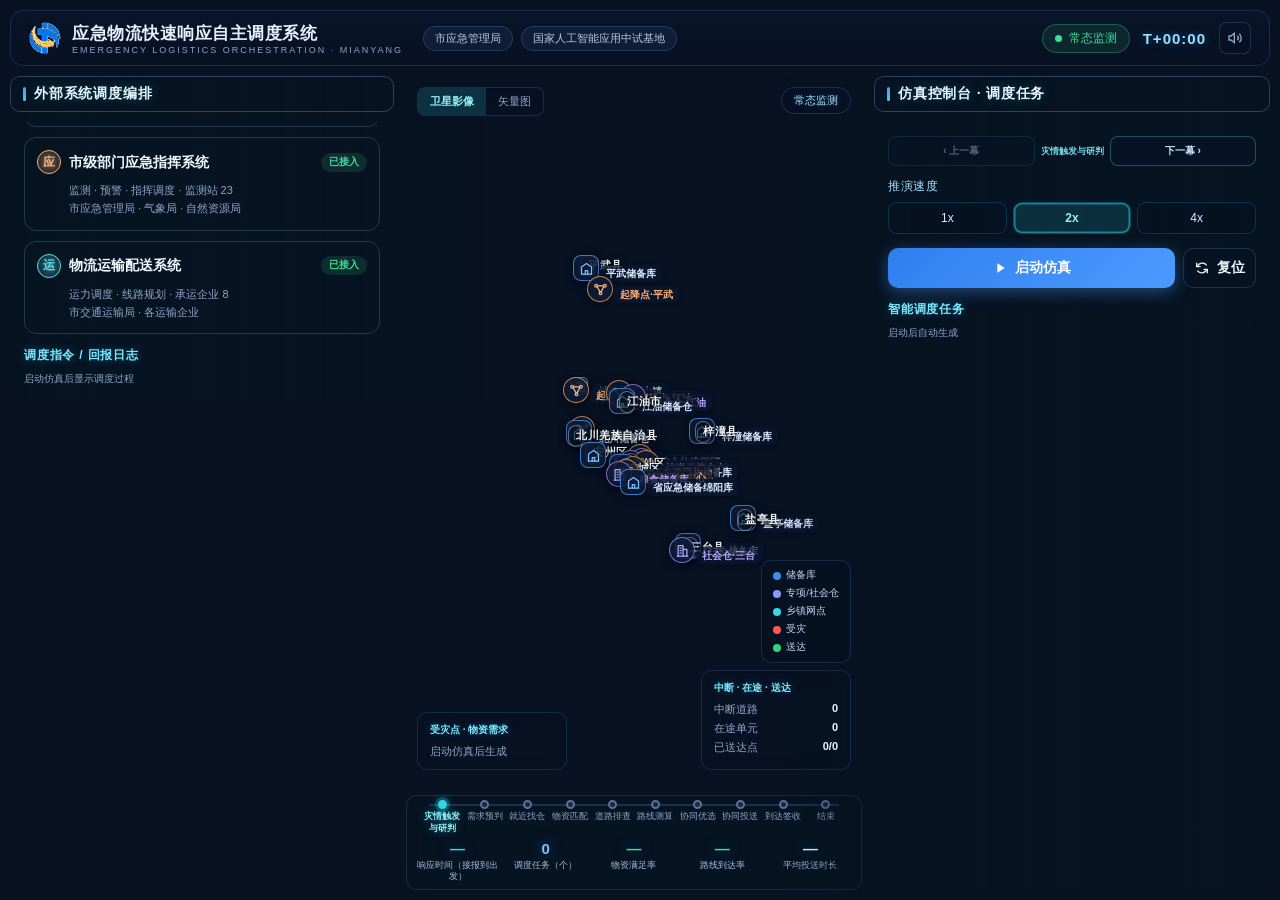
==== commit 834da178: "Add files via upload" ====
--- a/应急物流仿真平台 (15)-优化版.html
+++ b/应急物流仿真平台 (15)-优化版.html
@@ -5,6 +5,7 @@
 <meta name="viewport" content="width=device-width,initial-scale=1">
 <title>应急物流快速响应自主调度系统 · 绵阳</title>
 <link rel="icon" href="[data-uri]">
+
 <link rel="stylesheet" href="assets/vendor/leaflet/leaflet.css">
 <link rel="stylesheet" href="assets/logistics-stage.css">
 <style>
@@ -150,6 +151,10 @@
 .mk.unit .unit-info b{color:#fff;font-size:8.5px;font-variant-numeric:tabular-nums}
 .mk.uav .mk-ic{width:32px;height:32px;border-radius:50%;color:#fff;border:2px solid #fff;background:#06b6d4;
   box-shadow:0 0 0 3px rgba(6,182,212,.4),0 4px 10px rgba(6,182,212,.5)}
+.mk.unit.uav .mk-ic{animation:uavHover 1.1s ease-in-out infinite}
+.mk.unit.uav-preposition .uav-state{position:absolute;left:17px;top:-17px;z-index:4;padding:2px 6px;border:1px solid rgba(80,227,237,.55);border-radius:8px;
+  background:rgba(5,19,37,.94);box-shadow:0 3px 9px rgba(0,0,0,.42);color:#a7f5ff;font-size:8px;font-weight:700;line-height:1.25;white-space:nowrap}
+@keyframes uavHover{50%{transform:translateY(-3px);box-shadow:0 0 0 5px rgba(6,182,212,.18),0 7px 13px rgba(6,182,212,.55)}}
 @keyframes afPulse{0%{box-shadow:0 0 0 0 rgba(225,29,72,.65),0 6px 16px rgba(225,29,72,.5)}100%{box-shadow:0 0 0 42px rgba(225,29,72,0),0 6px 16px rgba(225,29,72,.5)}}
 .mk-label{position:absolute;left:14px;top:-3px;white-space:nowrap;font-size:10px;font-weight:600;
   color:#dcebff;background:rgba(9,22,45,.78);padding:1px 6px;border-radius:6px;box-shadow:0 1px 4px rgba(0,6,20,.4)}
@@ -293,15 +298,8 @@
 .kpi .v.cy{color:var(--cy)}.kpi .v.bl{color:#7cc0ff}.kpi .v.gr{color:var(--green)}
 .kpi .k{font-size:9px;line-height:1.25;color:#a8bfdc;margin-top:1px}
 
-/* 板块突出 */
+/* 面板标题 */
 .panel-h{position:relative}
-.focus-btn{margin-left:auto;width:24px;height:24px;border-radius:6px;border:1px solid var(--line);background:transparent;
-  color:var(--dim);cursor:pointer;display:flex;align-items:center;justify-content:center;flex:none;transition:.15s}
-.focus-btn:hover{color:#9cc8ff;border-color:var(--blue);background:rgba(77,155,255,.1)}
-.main.focus-left{grid-template-columns:minmax(0,2.2fr) minmax(0,1fr) minmax(200px,.4fr)}
-.main.focus-right{grid-template-columns:minmax(200px,.4fr) minmax(0,1fr) minmax(0,2.2fr)}
-.main.focus-left .panel-right,
-.main.focus-right .panel-left{opacity:.15;pointer-events:none;filter:grayscale(.4)}
 /* 方案比选浮层（中间聚焦区居中） */
 .plan-modal{position:absolute;left:50%;top:44%;transform:translate(-50%,-50%);z-index:750;width:380px;
   background:rgba(8,20,40,.88);backdrop-filter:blur(16px);border:1px solid rgba(120,180,255,.22);border-radius:14px;
@@ -508,14 +506,14 @@
     <div class="top-right">
       <span class="alert-badge" id="alertBadge"><i class="dot"></i><span id="alertTxt">常态监测</span></span>
       <span class="clock" id="clock">T+00:00</span>
-      <button class="icon-btn" id="btnMute" title="静音"><svg viewBox="0 0 24 24" fill="none" stroke="currentColor" stroke-width="2"><path d="M11 5 6 9H3v6h3l5 4V5Z"/><path d="M15.5 8.5a5 5 0 0 1 0 7M18.5 5.5a9 9 0 0 1 0 13"/></svg></button>
+      <button class="icon-btn muted" id="btnMute" title="开启声音" aria-label="开启声音"><svg viewBox="0 0 24 24" fill="none" stroke="currentColor" stroke-width="2"><path d="M11 5 6 9H3v6h3l5 4V5Z"/><path d="M15.5 8.5a5 5 0 0 1 0 7M18.5 5.5a9 9 0 0 1 0 13"/></svg></button>
     </div>
   </header>
 
   <div class="main" id="mainGrid">
     <svg id="incidentCameraLinks" aria-hidden="true"></svg>
     <section class="panel panel-left">
-      <div class="panel-h">外部系统调度编排<button class="focus-btn" data-focus="left" title="突出该板块"><svg viewBox="0 0 24 24" width="13" height="13" fill="none" stroke="currentColor" stroke-width="2" stroke-linecap="round"><path d="M4 9V4h5M20 9V4h-5M4 15v5h5M20 15v5h-5"/></svg></button></div>
+      <div class="panel-h">外部系统调度编排</div>
       <div class="panel-b" id="sysBody"></div>
     </section>
 
@@ -586,7 +584,7 @@
       <div class="kpis" id="kpis"></div>
     </footer>
     <section class="panel panel-right">
-      <div class="panel-h">仿真控制台 · 调度任务<button class="focus-btn" data-focus="right" title="突出该板块"><svg viewBox="0 0 24 24" width="13" height="13" fill="none" stroke="currentColor" stroke-width="2" stroke-linecap="round"><path d="M4 9V4h5M20 9V4h-5M4 15v5h5M20 15v5h-5"/></svg></button></div>
+      <div class="panel-h">仿真控制台 · 调度任务</div>
       <div class="panel-b" id="ctlBody"></div>
     </section>
   </div>
@@ -615,10 +613,10 @@
  '物流运输配送系统':SYS_DEF[2]};
 const SPD={truck:9,uav:20}, CAP={truck:60,uav:18};
 /* ===== 全局状态 ===== */
-const S={phase:0,step:0,sim:0,stepTimer:null,transportTimer:null,introTimer:null,paused:false,
+const S={phase:0,step:0,sim:0,simRender:0,stepTimer:null,transportTimer:null,introTimer:null,paused:false,
   cfg:{type:'暴雨泥石流',epic:'T1',level:2,speed:2},
  affected:[],blocked:new Set(),demands:{},tasks:[],logs:[],
- radius:0,targetR:0,seed:1,stock:{},usedT:{},usedU:{},busy:{},curCmd:{},muted:false,layer:'sat',
+ radius:0,targetR:0,seed:1,stock:{},usedT:{},usedU:{},busy:{},curCmd:{},muted:true,layer:'sat',
   activeNow:[],engaged:{},routesDirty:true,flew:false,
    incident:{timer:null,elapsed:0,lastTick:0,videoShown:false,shown:false,complete:false,result:null,cameraSeen:[],
     focusRequested:false,mapFocusReady:false},logistics:null};
@@ -686,7 +684,8 @@
  done:'<svg viewBox="0 0 24 24" fill="none" stroke="currentColor" stroke-width="2" stroke-linecap="round" stroke-linejoin="round"><path d="M4.5 12.5l5 5L19.5 7"/></svg>',
  unit:'<svg viewBox="0 0 24 24" fill="none" stroke="currentColor" stroke-width="2" stroke-linecap="round" stroke-linejoin="round"><path d="M2 7.5h12v8H2z"/><path d="M14 10.5h3.5l3 3v2H14z"/><circle cx="6.5" cy="17.5" r="1.9"/><circle cx="17" cy="17.5" r="1.9"/></svg>',
  uav:'<svg viewBox="0 0 24 24" fill="none" stroke="currentColor" stroke-width="2" stroke-linecap="round" stroke-linejoin="round"><circle cx="12" cy="12" r="2.4"/><path d="M9.9 9.9 6.6 6.6M14.1 9.9l3.3-3.3M9.9 14.1l-3.3 3.3M14.1 14.1l3.3 3.3"/><circle cx="5" cy="5" r="1.7"/><circle cx="19" cy="5" r="1.7"/><circle cx="5" cy="19" r="1.7"/><circle cx="19" cy="19" r="1.7"/></svg>'};
-const M={online:false,map:null,nodeMarkers:{},adminAreaMarkers:{},units:{},routeL:null,focusM:null,
+const M={online:false,map:null,moving:false,nodeMarkers:{},adminAreaMarkers:{},units:{},routeL:null,focusM:null,
+ visible(){return !!M.map&&!document.getElementById('mapWrap').classList.contains('fallback');},
  showPoint(p){
   if(!p||p.type!=='town')return true;
   return p.id===INCIDENT.epic||S.affected.includes(p.id)||S.tasks.some(t=>t.target===p.id&&t.status==='done');
@@ -705,6 +704,18 @@
   const map=L.map(el,{zoomControl:false,attributionControl:false,doubleClickZoom:false,
    boxZoom:false,keyboard:false,zoomAnimation:false,fadeAnimation:false}).setView([31.55,104.82],8);
   M.map=map;
+  // 瓦片健康度尚未确认时，画面上也已经是 Leaflet；缩放就绪只认当前可见地图的运动状态。
+  map.on('movestart zoomstart',()=>{
+   M.moving=true;
+   if(M.visible()&&S.started&&S.step===0)S.incident.mapFocusReady=false;
+   scheduleIncidentCameraConnectors();
+  });
+  map.on('moveend',()=>{
+   M.moving=false;
+   if(M.visible()&&S.started&&S.step===0&&S.incident.focusRequested)
+    S.incident.mapFocusReady=M.incidentAtTarget();
+   scheduleIncidentCameraConnectors();
+  });
    map.on('moveend resize',()=>{if(S.logistics&&S.logistics.active){S.routesDirty=true;VIEW.draw();}});
   const sd=['1','2','3','4'];
   /* 显式zIndex保证图层叠放顺序稳定：矢量1 < 卫星2 < 路网标注3，任何情况下活动图层不被遮盖 */
@@ -774,7 +785,13 @@
    const segs=[];let total=0;
    for(let i=0;i<pts.length-1;i++){const s=L.latLng(pts[i]).distanceTo(L.latLng(pts[i+1]));segs.push(s);total+=s;}
    t._anim={pts,segs,total};}
-  const a=t._anim,prog=Math.min(1,(S.sim-t.start)/t.dur);
+  const a=t._anim,prog=taskProgress(t);
+  if(t.preposition&&t.status==='hold'){
+   /* 待命泊位取航线法向偏移：只横向让开转运点图钉，不沿航线回退，避免出现“倒退”观感。 */
+   const start=a.pts[0],end=a.pts[a.pts.length-1],slot=(t.prepositionIndex||0)%2?1:-1;
+   const dLat=end[0]-start[0],dLng=end[1]-start[1],len=Math.hypot(dLat,dLng)||1;
+   return[end[0]+slot*.00035*(dLng/len),end[1]-slot*.00035*(dLat/len)];
+  }
   let traveled=a.total*prog,acc=0;
   for(let i=0;i<a.segs.length;i++){const p0=a.pts[i],p1=a.pts[i+1];
    if(acc+a.segs[i]>=traveled){const r=a.segs[i]?(traveled-acc)/a.segs[i]:0;
@@ -790,13 +807,14 @@
     if(M.units[i]){M.map.removeLayer(M.units[i]);delete M.units[i];}return;}
    if(!M.units[i]){
     const isTruck=t.mode==='truck';
-    const info=isTruck?'<div class="unit-info"><span>所属物流公司 <b>'+ (t.carrier||'应急运力') +'</b></span><span>车牌号 <b>'+ (t.licensePlate||'待编组') +'</b></span><span>距终点 <b class="unit-distance">--.- km</b> · 预计 <b class="unit-eta">-- 分</b></span><span>当前车速 <b>'+Math.round(SPD.truck*60)+' km/h</b></span></div>':'';
-    const ic=L.divIcon({className:'mk unit'+(t.mode==='uav'?' uav':t.mode==='team'?' team':''),html:'<div class="mk-ic">'+(MK_ICON[t.mode]||MK_ICON.unit)+'</div>'+info,
+    const info=isTruck?'<div class="unit-info"><span>所属物流公司 <b>'+ (t.carrier||'应急运力') +'</b></span><span>车牌号 <b>'+ (t.licensePlate||'待编组') +'</b></span><span>距终点 <b class="unit-distance">--.- km</b> · 预计 <b class="unit-eta">-- 分</b></span><span>当前车速 <b>'+Math.round(SPD.truck*60*taskPlaybackRate(t))+' km/h</b></span></div>':t.preposition?'<div class="uav-state">空机前置飞行</div>':'';
+    const ic=L.divIcon({className:'mk unit'+(t.mode==='uav'?' uav':'')+(t.preposition?' uav-preposition':'')+(t.mode==='team'?' team':''),html:'<div class="mk-ic">'+(MK_ICON[t.mode]||MK_ICON.unit)+'</div>'+info,
      iconSize:[0,0],iconAnchor:[0,0]});
     M.units[i]=L.marker([0,0],{icon:ic,interactive:false}).addTo(M.map);}
    M.units[i].setLatLng(M.unitLatLng(t));
+   if(t.preposition){const state=M.units[i].getElement()?.querySelector('.uav-state');if(state)state.textContent=t.status==='hold'?'转运点待命':'空机前置飞行';}
    if(t.mode==='truck'&&t._anim){
-    const progress=Math.min(1,Math.max(0,(S.sim-t.start)/t.dur));
+    const progress=taskProgress(t);
     const remainingKm=Math.max(0,t._anim.total*(1-progress)/1000);
     const unitElement=M.units[i].getElement();
     const unitInfo=unitElement?.querySelector('.unit-info');
@@ -804,23 +822,20 @@
      unitInfo.style.left=flip?'auto':'20px';unitInfo.style.right=flip?'20px':'auto';}
     const label=unitElement?.querySelector('.unit-distance'),eta=unitElement?.querySelector('.unit-eta');
     if(label)label.textContent=remainingKm.toFixed(1)+' km';
-    if(eta)eta.textContent=Math.ceil(remainingKm/SPD.truck)+' 分';
+    if(eta)eta.textContent=Math.ceil(remainingKm/(SPD.truck*taskPlaybackRate(t)))+' 分';
    }
   });
  },
  focus(id){
-  if(!M.online)return;
+  if(!M.visible())return;
     const village=S.started&&id===INCIDENT.epic,incident=village&&S.step===0;
     const target=ll(id),targetZoom=village?INCIDENT.zoom:11.3;
     if(incident){
      const incidentState=S.incident;incidentState.focusRequested=true;
-     incidentState.mapFocusReady=Math.abs(M.map.getZoom()-targetZoom)<.001&&M.map.getCenter().distanceTo(L.latLng(target))<1;
-     if(!incidentState.mapFocusReady)M.map.once('moveend',()=>{
-      if(S.incident!==incidentState||!S.started||S.step!==0||!incidentState.focusRequested)return;
-      incidentState.mapFocusReady=M.incidentAtTarget();
-     });
+     incidentState.mapFocusReady=!M.moving&&M.incidentAtTarget();
     }
-    M.map.flyTo(target,targetZoom,{duration:incident?1.8/INCIDENT_SCENE_RATE:.8});
+    if(!incident||!S.incident.mapFocusReady)
+     M.map.flyTo(target,targetZoom,{duration:incident?1.8/INCIDENT_SCENE_RATE:.8});
   if(M.focusM)M.map.removeLayer(M.focusM);
    const html=incident
      ?'<div class="focus-ring incident-ring"></div><div class="focus-ring incident-ring second"></div><div class="incident-marker-label">沙坝村 · '+(S.incident.complete?'预计需转移 '+S.incident.result.estimatedAffectedText:'暴雨泥石流')+'</div>'
@@ -829,9 +844,9 @@
   M.focusM=L.marker(ll(id),{icon:ic,interactive:false}).addTo(M.map);
  },
  incidentAtTarget(){
-  if(!M.map)return false;
+  if(!M.visible())return false;
   const target=L.latLng(ll(INCIDENT.epic));
-  return M.map.getZoom()>=INCIDENT.zoom-.03&&M.map.getCenter().distanceTo(target)<=25;
+  return Math.abs(M.map.getZoom()-INCIDENT.zoom)<.000001&&M.map.getCenter().distanceTo(target)<1;
  },
  setLayer(which){
   const wrap=document.getElementById('mapWrap');
@@ -858,7 +873,7 @@
   }
  },
  resetView(){
-  if(!M.online)return;
+  if(!M.visible())return;
   M.map.flyTo([31.55,104.82],8,{duration:.6});
   if(M.focusM){M.map.removeLayer(M.focusM);M.focusM=null;}
   M.routeL.clearLayers();
@@ -909,6 +924,7 @@
   if(o===SCENES.disaster)document.getElementById('sceneTitle').textContent=m.cap;
 }
 function openScene(o){
+ if(o===SCENES.disaster&&!VIEW.incidentFocusReady())return;
  closeScene();mediaStop();
  SP.o=o;
  document.getElementById('sceneTag').textContent=o.tag||'实景';
@@ -955,13 +971,15 @@
  document.getElementById('mapWrap').classList.add('fallback');
  const ms=document.getElementById('mapStage');
  if(ms&&!ms.textContent.includes('离线示意'))ms.textContent=ms.textContent+' · 离线示意';
- M.online=false;drawFallback();
+ M.online=false;
+ if(S.started&&S.step===0)focusFallback(S.cfg.epic);else drawFallback();
  showMapToast('地图服务不可达 · 已切换离线示意模式');
 }
 function fbUnitPos(t){
  const pts=t.via.map(id=>({x:ALL[id].x,y:ALL[id].y}));
   const total=pts.slice(1).reduce((sum,p,i)=>sum+Math.hypot(p.x-pts[i].x,p.y-pts[i].y),0);
-  const traveled=total*Math.min(1,Math.max(0,(S.sim-t.start)/t.dur));let acc=0;
+  if(t.preposition&&t.status==='hold'){const end=pts[pts.length-1],slot=(t.prepositionIndex||0)%2?1:-1;return{x:end.x+slot*3,y:end.y-slot*3};}
+  const traveled=total*taskProgress(t);let acc=0;
  for(let i=0;i<pts.length-1;i++){const a=pts[i],b=pts[i+1],seg=Math.hypot(b.x-a.x,b.y-a.y);
   if(acc+seg>=traveled){const r=(traveled-acc)/seg;return{x:a.x+(b.x-a.x)*r,y:a.y+(b.y-a.y)*r};}acc+=seg;}
  return pts[pts.length-1];
@@ -994,6 +1012,8 @@
     h+='<polyline points="'+road+'" fill="none" stroke="#171018" stroke-width="9" stroke-linecap="round" stroke-linejoin="round"/><polyline points="'+road+'" fill="none" stroke="#ff3f43" stroke-width="5" stroke-linecap="round" stroke-linejoin="round"/>';
     h+='<circle cx="'+c.x+'" cy="'+c.y+'" r="10" fill="#ff5348" fill-opacity=".18" stroke="#ff655f" stroke-width="2"/><text x="'+c.x+'" y="'+(c.y+6)+'" fill="#ff655f" font-size="18" font-weight="900" text-anchor="middle">×</text>';}
    if(S.step>=5)h+='<circle cx="'+d.x+'" cy="'+d.y+'" r="7" fill="#ffd166"/><text x="'+(d.x+11)+'" y="'+(d.y-7)+'" font-size="9" fill="#ffe6a3">S105绕行点</text>';
+   S.tasks.filter(t=>t.preposition&&['run','hold'].includes(t.status)).forEach((t,i)=>{const a=ALL[t.via[0]],b=ALL[t.via[1]];
+    h+='<line x1="'+a.x+'" y1="'+a.y+'" x2="'+b.x+'" y2="'+b.y+'" stroke="#50e3ed" stroke-width="2" stroke-dasharray="4 5" opacity=".82"/>';});
   }
   else S.tasks.forEach(t=>{
    if(t.mode==='uav'){h+=`<line x1="${ALL[t.via[0]].x}" y1="${ALL[t.via[0]].y}" x2="${ALL[t.via[1]].x}" y2="${ALL[t.via[1]].y}" stroke="#38d6e6" stroke-width="1.5" stroke-dasharray="3 4" opacity=".7"/>`;return;}
@@ -1034,28 +1054,33 @@
     +'<text x="'+(x+7)+'" y="'+(y+26)+'" font-size="8" fill="#9eb5c9">直线 '+w.distance.toFixed(1)+' km · 可调拨库存核对中</text>';
   });
  }
-  S.tasks.forEach(t=>{if(t.status!=='run')return;const p=fbUnitPos(t),c=t.mode==='uav'?'#38d6e6':t.mode==='team'?'#eebd72':'#7db8ff';
+  S.tasks.forEach(t=>{if(t.status!=='run'&&t.status!=='hold')return;const p=fbUnitPos(t),c=t.mode==='uav'?'#38d6e6':t.mode==='team'?'#eebd72':'#7db8ff';
   h+=`<circle cx="${p.x}" cy="${p.y}" r="6" fill="${c}" opacity=".25"/><circle cx="${p.x}" cy="${p.y}" r="3.2" fill="${c}"/>`;
+  if(t.preposition)h+=`<text x="${p.x+6}" y="${p.y-6}" font-size="7" fill="#a7f5ff">${t.status==='hold'?'转运点待命':'空机前置飞行'}</text>`;
   if(t.mode==='truck'){
-   const progress=Math.min(1,Math.max(0,(S.sim-t.start)/t.dur)),remainingKm=Math.max(0,t.dist*(1-progress));
-   const eta=Math.ceil(remainingKm/SPD.truck),boxX=p.x>590?p.x-166:p.x+8,boxY=Math.max(4,p.y-50);
+   const progress=taskProgress(t),remainingKm=Math.max(0,t.dist*(1-progress));
+   const eta=Math.ceil(remainingKm/(SPD.truck*taskPlaybackRate(t))),boxX=p.x>590?p.x-166:p.x+8,boxY=Math.max(4,p.y-50);
    h+=`<rect x="${boxX}" y="${boxY}" width="158" height="46" rx="5" fill="#081d34ef" stroke="#69b9edb8"/>`
     +`<text x="${boxX+6}" y="${boxY+10}" font-size="7.2" fill="#dcefff">所属物流公司 ${t.carrier||'应急运力'}</text>`
     +`<text x="${boxX+6}" y="${boxY+20}" font-size="7.2" fill="#9edbff">车牌号 ${t.licensePlate||'待编组'}</text>`
     +`<text x="${boxX+6}" y="${boxY+30}" font-size="7.2" fill="#dcefff">距终点 ${remainingKm.toFixed(1)} km · 预计 ${eta} 分</text>`
-    +`<text x="${boxX+6}" y="${boxY+40}" font-size="7.2" fill="#9edbff">当前车速 ${Math.round(SPD.truck*60)} km/h</text>`;
+    +`<text x="${boxX+6}" y="${boxY+40}" font-size="7.2" fill="#9edbff">当前车速 ${Math.round(SPD.truck*60*taskPlaybackRate(t))} km/h</text>`;
   }});
    if(FB.focusId){const p=ALL[FB.focusId],village=S.started&&FB.focusId===INCIDENT.epic;
     h+=`<circle cx="${p.x}" cy="${p.y}" r="${village?8:16}" fill="none" stroke="#ff855a" stroke-width="${village?1:2}"><animate attributeName="r" values="${village?'6;18;6':'12;38;12'}" dur="1.7s" repeatCount="indefinite"/></circle>`;
     if(S.started&&S.step===0)h+=`<text x="${p.x}" y="${p.y+16}" font-size="3.5" fill="#ffb58b" text-anchor="middle">沙坝村 · ${S.incident.complete?'预计需转移 '+S.incident.result.estimatedAffectedText:'暴雨泥石流警示'}</text>`;}
  document.getElementById('mapFallback').innerHTML=h;
+  if(typeof syncRoadIncidentVideo==='function')syncRoadIncidentVideo(S.logistics);
  if(SP.o===SCENES.disaster)scheduleIncidentCameraConnectors();
 }
 function focusFallback(id){
  FB.focusId=id;
   const p=ALL[id],village=S.started&&id===INCIDENT.epic;
  document.getElementById('mapFallback').setAttribute('viewBox',village?`${p.x-60} ${p.y-54} 120 108`:'0 0 760 740');
- if(village&&S.step===0){S.incident.focusRequested=true;S.incident.mapFocusReady=true;}
+ if(village&&S.step===0){
+  S.incident.focusRequested=true;
+  S.incident.mapFocusReady=document.getElementById('mapWrap').classList.contains('fallback');
+ }
  drawFallback();
 }
 /* ============ 统一视图接口（在线 / 兜底） ============ */
@@ -1063,8 +1088,21 @@
  draw(){if(M.online){if(S.routesDirty){M.drawRoutes();S.routesDirty=false;}M.updateUnits();}
   else drawFallback();},
  setNodeState(id,st){if(M.online)M.setNodeState(id,st);else drawFallback();},
- focus(id){if(M.online)M.focus(id);else focusFallback(id);},
-  reset(){FB.focusId=null;document.getElementById('mapFallback').setAttribute('viewBox','0 0 760 740');if(M.online)M.resetView();else drawFallback();}
+ focus(id){
+  if(!M.map&&typeof L!=='undefined')try{M.init();}catch(e){}
+  if(M.visible())M.focus(id);
+  else if(document.getElementById('mapWrap').classList.contains('fallback'))focusFallback(id);
+  else goFallback();
+ },
+ incidentFocusReady(){
+  const a=S.incident;
+  if(!S.started||S.step!==0||!a.focusRequested||!a.mapFocusReady)return false;
+  if(M.visible())return !M.moving&&M.incidentAtTarget();
+  if(!document.getElementById('mapWrap').classList.contains('fallback'))return false;
+  const p=ALL[INCIDENT.epic],box=document.getElementById('mapFallback').viewBox.baseVal;
+  return FB.focusId===INCIDENT.epic&&box.x===p.x-60&&box.y===p.y-54&&box.width===120&&box.height===108;
+ },
+  reset(){FB.focusId=null;document.getElementById('mapFallback').setAttribute('viewBox','0 0 760 740');if(M.visible())M.resetView();else drawFallback();}
 };
 /* 图层切换统一入口：状态、按钮、图层三处同步 */
 function setLayerUI(which){
@@ -1092,6 +1130,20 @@
  return R*2*Math.asin(Math.sqrt(x));
 }
 SPD.truck=0.7;SPD.uav=1.3; /* km/min：山区公路约42km/h，物流无人机约78km/h */
+/* 仅调整运输动画节奏；路线规划中的预计用时仍按原始运力参数展示。
+   无人机原先按 1/3 倍速播放，空机前置航程被拉长到近一分钟，现提高到 0.5 倍速使其更早到达。
+   救援人员接驳原先按 1 倍速播放，12 批徒步负荷走完末端走廊需近 10 秒，现提高到 2 倍速。 */
+const TASK_PLAYBACK_RATE=Object.freeze({truck:1.5,uav:.5,team:2});
+function taskPlaybackRate(task){return TASK_PLAYBACK_RATE[task?.mode]||1;}
+/* 渲染用连续时钟：运输阶段在逻辑帧之间外推，使单位位置逐帧推进而不是每 400ms 跳一格。
+   外推上限恰为一个逻辑帧的推进量，逻辑帧到来时正好衔接，因此位置单调、不会回退。 */
+function simNow(){
+ const smooth=(S.step===7||S.step===8)&&Number.isFinite(S.simRender)?S.simRender:S.sim;
+ return Math.max(S.sim,smooth);
+}
+function taskPlaybackElapsed(task){return Math.max(0,simNow()-task.start)*taskPlaybackRate(task);}
+function taskProgress(task){return Math.min(1,taskPlaybackElapsed(task)/Math.max(.001,task.dur||0));}
+function taskPlaybackDuration(task){return Math.max(0,Number(task?.dur)||0)/taskPlaybackRate(task);}
 
 /* ============ 场景一：固定事件与研判状态机 ============ */
 const INCIDENT={
@@ -1101,14 +1153,14 @@
  // 沙坝村附近公开参考点，用于村级演示定位，不作为行政边界。
  // 坐标来源：https://html.rhhz.net/dqwlxb/20101006.htm （图10）
  coordinates:{lat:31.849158,lng:104.480730,x:140,y:383},
- responseLevel:4,responseName:'四级响应',
+ responseLevel:4,responseName:'IV级响应',
  analysisAt:22,advanceAt:31,
  // 本地演示的监控识别信号；后续可替换为监测平台/AI 接口返回值。
  signals:{heavyRain:true,slopeFailure:true,roadFlooded:true,roadWashedOut:true,residentialExposure:true},
  media:[
-  {type:'video',src:'assets/monitoring/landslide.mp4',cap:'旧官山南侧监控',targetNumber:1,targetName:'旧官山',targetIssue:'山体滑坡',targetLat:31.8444358,targetLng:104.4705631,targetX:136,targetY:380},
-  {type:'video',src:'assets/monitoring/village-flooded.mp4',cap:'曲山镇-沙坝村村口监控',targetNumber:2,targetName:'沙坝村',targetIssue:'街道淹水',targetLat:31.848830,targetLng:104.479810,targetX:136,targetY:386},
-  {type:'video',src:'assets/monitoring/road-washout.mp4',cap:'北贸路监控',targetNumber:3,targetName:'北贸路',targetIssue:'道路损毁',targetLat:31.8468,targetLng:104.4755,targetX:128,targetY:391}
+  {type:'video',src:'assets/monitoring/landslide.mp4',cap:'照远山南侧监控',targetNumber:1,targetName:'照远山',targetIssue:'山体滑坡',targetLat:31.8444358,targetLng:104.4705631,targetX:136,targetY:380},
+  {type:'video',src:'assets/monitoring/village-flooded.mp4',cap:'沙坝村实拍',targetNumber:2,targetName:'沙坝村',targetIssue:'街道淹水',targetLat:31.848830,targetLng:104.479810,targetX:136,targetY:386},
+  {type:'video',src:'assets/monitoring/road-washout.mp4',cap:'S105-沙坝村西1km处',targetNumber:3,targetName:'S105',targetIssue:'道路损毁',targetLat:31.853955,targetLng:104.491692,targetX:148,targetY:380}
  ]
 };
 const INCIDENT_SCENE_RATE=1.2,INCIDENT_VIDEO_RATE=.7;
@@ -1191,6 +1243,9 @@
  svg.innerHTML='';
  const tile=layer?.querySelector('.incident-monitor-float');
  if(SP.o!==SCENES.disaster||!tile)return;
+ const focusReady=VIEW.incidentFocusReady();
+ tile.style.visibility=focusReady?'':'hidden';
+ if(!focusReady)return;
  const fallback=document.getElementById('mapWrap').classList.contains('fallback');
  const useMap=map&&!fallback,mapRect=useMap?map.getContainer().getBoundingClientRect():null;
  const fallbackSvg=document.getElementById('mapFallback'),matrix=!useMap?fallbackSvg.getScreenCTM():null,svgRect=svg.getBoundingClientRect();
@@ -1292,14 +1347,14 @@
  const delta=Math.min(1,(now-a.lastTick)/1000);a.lastTick=now;
  if(!S.started||S.step!==0||S.paused)return;
  a.elapsed+=delta*INCIDENT_SCENE_RATE*simulationSpeed();
- if(a.elapsed>=1.6&&a.focusRequested&&a.mapFocusReady&&!a.videoShown){a.videoShown=true;M.showScene(SCENES.disaster);}
+ if(a.elapsed>=1.6&&VIEW.incidentFocusReady()&&!a.videoShown){a.videoShown=true;M.showScene(SCENES.disaster);}
  if(a.elapsed>=3)a.shown=true;
  if(a.elapsed>=INCIDENT.analysisAt&&!a.complete){
   a.complete=true;a.result=incidentResult();S.cfg.level=a.result.level;
   document.getElementById('incidentBanner').classList.add('complete');
   document.getElementById('incidentEyebrow').textContent='灾情综合研判完成 · 持续监测中';
   document.getElementById('incidentTitle').textContent='曲山镇沙坝村暴雨泥石流灾害 · '+a.result.grade;
-  document.getElementById('incidentDescription').textContent='根据监测，预计受灾需转移人数'+a.result.estimatedAffectedText+'。';
+  document.getElementById('incidentDescription').textContent='AI预测：根据监测，预计受灾需转移人数'+a.result.estimatedAffectedText+'。';
   document.getElementById('mapStage').textContent='沙坝村 · '+a.result.grade;
   setBusy('CMD',false);S.curCmd.CMD='沙坝村 · 预计需转移 '+a.result.estimatedAffectedText+' · '+a.result.grade;
   addLog('back','市级应急指挥系统','AI 综合研判完成：受灾范围为<b>曲山镇沙坝村</b>，响应级别为<b>'+a.result.grade+'</b>；根据监测，预计受灾需转移人数<b>'+a.result.estimatedAffectedText+'</b>');
@@ -1453,12 +1508,12 @@
    logs:[['down','仓储 / 网点资源系统','调用<b>仓储 / 网点资源系统</b>，逐品类核对库存、需求数量与来源仓库，就近匹配并补齐缺口']],calc:()=>beginLogisticsStep(3)},
   {active:['TR'],free:['WH'],busy:[['TR','调用物流运输配送系统计算路线']],
    logs:[['down','物流运输配送系统','调用物流运输配送系统，基于当前路网计算仓库至沙坝村转运点的<b>初始配送路线</b>，随后核验道路通行状态']],calc:()=>beginLogisticsStep(4)},
-  {active:['TR'],busy:[['TR','物流运输配送系统排查封闭路段并重算']],
-   logs:[['down','物流运输配送系统','物流运输配送系统识别道路中断，<b>封闭路段标红剔除</b>，沿S105重新测算绕行里程与时效']],calc:()=>beginLogisticsStep(5)},
+  {active:['TR'],busy:[['TR','物流运输配送系统识别交通事故阻塞并重算']],
+   logs:[['down','物流运输配送系统','物流运输配送系统监测到货车侧翻事故，<b>交通事故阻塞路段标红并禁止通行</b>，沿S105重新测算绕行里程与时效']],calc:()=>beginLogisticsStep(5)},
   {active:['WH','TR'],busy:[['WH','物资出库准备'],['TR','调用物流运输配送系统匹配运力']],
    logs:[['down','物流运输配送系统','调用<b>物流运输配送系统</b>匹配运输运力；运力中心协调顺丰、EMS等社会运力加入干线运输，并叠加无人机急需物资投送、救援人员安全通道接驳']],calc:()=>beginLogisticsStep(6)},
  {active:['WH','TR'],busy:[['WH','物资出库中'],['TR','投送中']],
-  logs:[['down','仓储 / 网点资源系统',()=>`下达<b>物资调拨指令</b>，共${S.tasks.length}批`],
+  logs:[['down','仓储 / 网点资源系统',()=>`下达<b>物资调拨指令</b>：${S.tasks.filter(t=>t.mode==='truck').length}批仓库出库，${S.tasks.filter(t=>t.finalDelivery).length}批末端投送；另有${S.tasks.filter(t=>t.preposition).length}架次无人机空机前置`],
         ['down','物流运输配送系统','下达<b>运力调度指令</b>，承运单元出发']],
    speak:()=>'物资调拨已启动，按协同方案投送，签收结果将自动回传。'},
  {active:['TR'],free:['WH'],
@@ -1559,24 +1614,46 @@
   },1700);
  }
  clearInterval(S.transportTimer);
+ transportTickAt=performance.now();S.simRender=S.sim;
  S.transportTimer=setInterval(transportTick,400);
+ if(!transportRenderFrame)transportRenderFrame=requestAnimationFrame(transportRenderLoop);
+}
+/* 运输阶段渲染循环：以逻辑帧为基准外推连续时钟，让单位位置逐帧平滑推进。
+   只刷新绘图层、不推进仿真状态，因此与 transportTick 的数量判定互不干扰。 */
+let transportRenderFrame=0,transportTickAt=0,fallbackRenderAt=0;
+function transportRenderLoop(){
+ transportRenderFrame=requestAnimationFrame(transportRenderLoop);
+ if(!S.started||S.paused||S.step<7||S.step>8)return;
+ const elapsed=Math.min(400,Math.max(0,performance.now()-transportTickAt));
+ S.simRender=S.sim+elapsed/400*0.5*simulationSpeed();
+ if(M.online)M.updateUnits();
+ else if(performance.now()-fallbackRenderAt>=60){fallbackRenderAt=performance.now();drawFallback();}
 }
 function transportTick(){
  if(S.paused)return;
  S.sim+=0.5*S.cfg.speed;
+ transportTickAt=performance.now();S.simRender=S.sim;
  S.tasks.forEach(t=>{
-   if(t.status==='wait'&&S.sim>=t.start&&(!t.dependsOn||t.dependsOn.every(id=>S.tasks.some(p=>p.id===id&&p.status==='done')))){
-    t.status='run';logisticsTaskDeparted(t);
+   if(t.status==='wait'&&S.sim>=t.start&&(!t.dependsOn||t.dependsOn.every(id=>S.tasks.some(p=>p.id===id&&(p.status==='done'||p.preposition&&p.status==='hold'))))){
+    t.status='run';
+    if(t.preposition)S.routesDirty=true;
+    t.dependsOn?.forEach(id=>{const prep=S.tasks.find(p=>p.id===id&&p.preposition&&p.status==='hold');if(prep){prep.status='done';prep.releasedAt=Math.floor(S.sim);S.routesDirty=true;}});
+    logisticsTaskDeparted(t);
    }
-  if(t.status==='run'&&S.sim>=t.start+t.dur){t.status='done';logisticsTaskArrived(t);}});
+  if(t.status==='run'&&S.sim>=t.start+taskPlaybackDuration(t)){
+   if(t.preposition){t.status='hold';S.routesDirty=true;logisticsTaskArrived(t);}
+   else{t.status='done';logisticsTaskArrived(t);}
+  }});
   if(S.step===7&&S.tasks.some(t=>t.status==='done'&&t.finalDelivery!==false)&&!S.partialDone){S.partialDone=true;enterStep(8);}
- if(S.step>=8&&S.tasks.length&&S.tasks.every(t=>t.status==='done')&&S.step<9){enterStep(9);}
+ if(S.step>=8&&S.tasks.length&&S.tasks.every(t=>t.status==='done')&&S.step<9){if(confirmLogisticsQuantities())enterStep(9);else finish();}
  /* 运输阶段左侧系统卡与日志不变，仅刷新任务/浮卡/KPI/时钟，降低整页重排开销 */
   VIEW.draw();applyNodeStates();drawCtl();drawFloat();drawKpis();updateClock();drawLogisticsPanels();
 }
 function finish(){
  clearTimeout(S.stepTimer);clearInterval(S.transportTimer);
  S.transportTimer=null;S.stepTimer=null;
+ if(transportRenderFrame)cancelAnimationFrame(transportRenderFrame);
+ transportRenderFrame=0;S.simRender=S.sim;
 }
 /* ============ 启动 / 暂停 ============ */
 function start(){
@@ -1788,16 +1865,21 @@
  let goTxt=!S.started?'启动仿真':S.step>=9?'已完成':S.paused?'继续推演':'暂停';
  h+=`<div class="btn-row">
   <button class="btn go" id="btnGo" ${S.step>=9?'disabled':''}>
-   <svg viewBox="0 0 24 24" fill="currentColor"><path d="${running?'M7 5h4v14H7zM13 5h4v14h-4z':'M8 5v14l11-7z'}"/></svg>${goTxt}</button>
+   <svg viewBox="0 0 24 24" fill="currentColor"><path d="${running&&!S.paused?'M7 5h4v14H7zM13 5h4v14h-4z':'M8 5v14l11-7z'}"/></svg>${goTxt}</button>
   <button class="btn" id="btnReset"><svg viewBox="0 0 24 24" fill="none" stroke="currentColor" stroke-width="2"><path d="M4 4v6h6M20 20v-6h-6"/><path d="M5 10a8 8 0 0 1 14-2M19 14a8 8 0 0 1-14 2"/></svg>复位</button></div>`;
  h+='<div class="sec-t" style="margin-top:13px">智能调度任务</div>';
  if(!S.tasks.length)h+='<div style="color:var(--dim);font-size:10px">启动后自动生成</div>';
- S.tasks.forEach((t,i)=>{const cl={wait:'wait',run:'run',done:'done'}[t.status],
-  tx=t.status==='done'?(t.confirmed?(t.finalDelivery?'已签收':'中转已确认'):'已送达'):{wait:'待出发',run:'投送中'}[t.status];
+ S.tasks.forEach((t,i)=>{const cl={wait:'wait',run:'run',hold:'run',done:'done'}[t.status],
+  tx=t.preposition?{wait:'待起飞',run:'空机前置中',hold:'转运点待命',done:'已转入载货投送'}[t.status]:
+   t.status==='done'?(t.confirmed?(t.finalDelivery?'已签收':'中转已确认'):'已送达'):{wait:'待出发',run:'投送中'}[t.status],
+  from=shortName(ALL[t.depot].name),to=t.preposition?shortName(ALL[t.target].name):townName(t.target),
+  modeLabel=t.preposition?'无人机空机前置':({truck:'公路车辆',uav:'无人机',team:'救援人员接驳'}[t.mode]||t.mode),
+  routeMeta=t.preposition?`${t.carrier||'前置无人机分队'} · 空机航线 ${t.dist.toFixed(1)}km`:`${modeLabel} · ${t.carrier||'应急运力'} · ${t.dist.toFixed(1)}km · ${Math.ceil(t.dur)}分`,
+  manifestLabel=t.preposition?'空机飞往转运点，等待车辆物资到达。':t.manifest?t.manifest.map(m=>MAT_NAME[m.mat]+m.qty+m.unit).join('、'):MAT_NAME[t.mat]+t.qty+'份';
   h+=`<div class="task"><div class="no">${i+1}</div><div style="min-width:0">
-    <div class="t1">${shortName(ALL[t.depot].name)} → ${townName(t.target)}</div>
-    <div class="t2 route-meta">${{truck:'公路车辆',uav:'无人机',team:'救援人员接驳'}[t.mode]||t.mode} · ${t.carrier||'应急运力'} · ${t.dist.toFixed(1)}km · ${Math.ceil(t.dur)}分</div>
-    <div class="t2 manifest">${t.manifest?t.manifest.map(m=>MAT_NAME[m.mat]+m.qty+m.unit).join('、'):MAT_NAME[t.mat]+t.qty+'份'}</div></div>
+    <div class="t1">${from} → ${to}</div>
+    <div class="t2 route-meta">${routeMeta}</div>
+    <div class="t2 manifest">${manifestLabel}</div></div>
    <span class="ts ${cl}">${tx}</span></div>`;});
  document.getElementById('ctlBody').innerHTML=h;
 }
@@ -1828,17 +1910,6 @@
  document.getElementById('tlFill').style.width=(S.step/9*100)+'%';
 }
 
-/* 板块突出切换 */
-document.querySelectorAll('.focus-btn').forEach(b=>{
- b.addEventListener('click',()=>{
-  const f=b.dataset.focus,g=document.getElementById('mainGrid');
-  const on=g.classList.contains('focus-'+f);
-  g.classList.remove('focus-left','focus-center','focus-right');
-  if(!on)g.classList.add('focus-'+f);
-  setTimeout(()=>{if(M.map)M.map.invalidateSize();},320);
- });
-});
-
 /* ============ KPI ============ */
 const kpi=(v,k,c)=>`<div class="kpi"><div class="v ${c||''}">${v}</div><div class="k">${k}</div></div>`;
 function drawKpis(){
@@ -1851,7 +1922,7 @@
  const sat=totalD?Math.round(met/totalD*100):0;
   const dn=completedTargets().size;
  const arr=S.affected.length?Math.round(dn/S.affected.length*100):0;
- const durs=S.tasks.filter(t=>t.status==='done').map(t=>t.dur);
+ const durs=S.tasks.filter(t=>t.status==='done'&&!t.preposition).map(t=>t.dur);
  const avg=durs.length?Math.round(durs.reduce((a,b)=>a+b,0)/durs.length):0;
  const showEnd=S.step>=9;
  document.getElementById('kpis').innerHTML=
@@ -1883,7 +1954,9 @@
  S.introTimer=S.stepTimer=S.transportTimer=null;
  cancelEmphasisAudio();
  if('speechSynthesis' in window){speechSynthesis.cancel();speechSynthesis.resume();}
-  S.started=false;S.phase=0;S.step=0;S.sim=0;S.paused=false;
+  if(transportRenderFrame)cancelAnimationFrame(transportRenderFrame);
+  transportRenderFrame=0;
+  S.started=false;S.phase=0;S.step=0;S.sim=0;S.simRender=0;S.paused=false;
   S.cfg.type=INCIDENT.type;S.cfg.epic=INCIDENT.epic;S.cfg.level=incidentResult().level;
   S.incident={timer:null,elapsed:0,lastTick:0,videoShown:false,shown:false,complete:false,result:null,cameraSeen:[],
    focusRequested:false,mapFocusReady:false};
@@ -1934,7 +2007,10 @@
  const mDot=e.target.closest('#mediaDots i');
  if(mDot)renderMedia(Number(mDot.dataset.k));
  if(e.target.closest('#btnMute')){S.muted=!S.muted;
-  document.getElementById('btnMute').classList.toggle('muted',S.muted);
+  const muteButton=document.getElementById('btnMute');
+  muteButton.classList.toggle('muted',S.muted);
+  muteButton.title=S.muted?'开启声音':'关闭声音';
+  muteButton.setAttribute('aria-label',muteButton.title);
   if(S.muted){cancelEmphasisAudio();if('speechSynthesis' in window)speechSynthesis.cancel();}}
 });
 
@@ -1952,6 +2028,13 @@
  let retried=false;
  const settle=(fb)=>{
   if(fb)goFallback();
+  else{
+   const wrap=document.getElementById('mapWrap');
+   if(wrap.classList.contains('fallback')){
+    S.incident.mapFocusReady=false;wrap.classList.remove('fallback');
+   }
+   M.map.invalidateSize();
+  }
   if(!S.started)reset();
    else{applyNodeStates();S.routesDirty=true;if(S.step===0)VIEW.focus(S.cfg.epic);}
   renderAll();
--- a/assets/logistics-stage.css
+++ b/assets/logistics-stage.css
@@ -2,7 +2,9 @@
 .logistics-heading,.supply-panel,.logistics-legend{display:none}
 .logistics-scene .logistics-heading{display:block;position:fixed;z-index:1060;top:82px;left:50%;transform:translateX(-50%);width:min(880px,calc(100vw - 840px));padding:13px 18px;border:1px solid #3a8da8;border-top:3px solid #48d6d2;border-radius:12px;background:linear-gradient(110deg,rgba(8,38,53,.97),rgba(6,23,42,.96));box-shadow:0 12px 40px #0005;backdrop-filter:blur(14px)}
 .logistics-heading .act{font-size:10px;letter-spacing:1.3px;color:#8cdee5}
-.logistics-heading h2{font-size:22px;line-height:1.6;color:#effcff;margin:3px 0}
+.logistics-heading h2{font-size:22px;line-height:1.6;color:#effcff;margin:3px 0;display:flex;align-items:baseline;flex-wrap:wrap;column-gap:8px;row-gap:0}
+.logistics-stage-name{white-space:nowrap}
+.logistics-substage{font-size:.75em;font-weight:500;color:#b1e6ea;white-space:nowrap}
 .logistics-heading p{font-size:10px;line-height:1.7;color:#9bbacd}
 .logistics-scene .supply-panel{display:flex;flex-direction:column;position:fixed;z-index:1050;left:auto;right:10px;bottom:180px;top:auto;width:min(410px,calc(100vw - 20px));max-height:min(520px,calc(100vh - 210px));border:1px solid #417693;border-radius:13px;background:linear-gradient(145deg,rgba(9,32,52,.97),rgba(5,19,38,.97));box-shadow:0 14px 42px #0006;overflow:hidden;backdrop-filter:blur(14px)}
 body.logistics-scene.logistics-delivery .supply-panel,body.logistics-scene.logistics-tasks-shown .supply-panel{display:none}
@@ -68,9 +70,27 @@
 .transfer-label{display:block;box-sizing:border-box;width:max-content;min-width:190px;max-width:220px;padding:6px 9px;border:1px solid #eebd72;border-radius:6px;background:#251c29f2;color:#ffe2b0;white-space:normal;text-align:center;font-size:10px;line-height:1.6;box-shadow:0 3px 10px #0005;transform:translate(-50%,-50%)}
 .mk.team .mk-ic{background:#8b6330;border-color:#ffe2b0;box-shadow:0 0 0 3px #eebd724d}
 .task .t2.manifest{white-space:normal;line-height:1.6;font-size:9px}.task .t2.route-meta{color:#80c7d0}
+.road-incident-video-layer{display:none;position:fixed;inset:0;z-index:1055;pointer-events:none}
+.road-incident-video-layer.show{display:block}
+.road-incident-video-link{position:absolute;inset:0;width:100vw;height:100vh;overflow:visible;pointer-events:none}
+.road-incident-video-line{stroke:#ff565d;stroke-width:2.5;stroke-linecap:round;filter:drop-shadow(0 1px 3px #000);opacity:.96}
+.road-incident-video-card{position:absolute;box-sizing:border-box;overflow:hidden;border:2px solid #ff565d;border-radius:8px;background:rgba(5,17,31,.98);box-shadow:0 12px 34px #000a,0 0 20px #ff565d38;pointer-events:auto;animation:roadVideoAppear .38s ease-out both}
+@keyframes roadVideoAppear{from{opacity:0;transform:translateY(-7px) scale(.985)}to{opacity:1;transform:translateY(0) scale(1)}}
+.road-incident-video-head{height:42px;box-sizing:border-box;display:flex;align-items:center;justify-content:space-between;gap:8px;padding:6px 10px;background:linear-gradient(100deg,#35171e,#101d2d);color:#f4f8fc}
+.road-incident-video-head>div{min-width:0;display:flex;flex-direction:column;gap:2px}
+.road-incident-video-head b{font-size:12px;line-height:1.2;letter-spacing:.3px}
+.road-incident-video-head small{font-size:9px;color:#a9bdcf}
+.road-incident-live{display:flex;align-items:center;gap:5px;flex:none;padding:3px 6px;border:1px solid #ff777055;border-radius:10px;color:#ffc4c0;font-size:8px;white-space:nowrap}
+.road-incident-live i{width:6px;height:6px;border-radius:50%;background:#ff6268;box-shadow:0 0 8px #ff6268;animation:roadLivePulse 1s infinite}
+@keyframes roadLivePulse{50%{opacity:.35}}
+.road-incident-video{display:block;width:100%;aspect-ratio:16/9;object-fit:cover;background:#02070c}
+.road-incident-video-foot{height:27px;box-sizing:border-box;display:flex;align-items:center;justify-content:space-between;gap:8px;padding:4px 9px;background:#09192a;color:#dce9f4;font-size:9px}
+.road-incident-video-foot b{color:#ffaaa7;font-weight:700}
+.road-incident-video-foot span{color:#a9bdcf;white-space:nowrap}
 @media(max-width:1500px) and (min-width:1101px){.logistics-heading h2{font-size:20px}.logistics-scene .logistics-legend{gap:7px;font-size:8px;top:138px}}
+@media(max-width:1200px) and (min-width:1101px){.logistics-scene .logistics-legend{top:162px}}
 @media(max-width:1500px) and (min-width:1101px){.logistics-scene .supply-panel{right:10px;width:min(410px,calc(100vw - 20px));bottom:168px;max-height:min(520px,calc(100vh - 210px))}}
 @media(max-width:1100px){.logistics-scene .logistics-heading{width:calc(100vw - 36px);top:80px}.logistics-heading h2{font-size:19px}.logistics-scene .center-zone{min-height:650px}.logistics-scene .supply-panel{left:auto;right:12px;top:auto;bottom:120px;transform:none;width:min(410px,calc(100vw - 24px));max-height:min(500px,calc(100vh - 240px))}.logistics-scene .scenario-lock{display:block}.logistics-scene .logistics-legend{top:150px}.logistics-scene .assessment-card{width:min(344px,44vw)}}
 @media(max-width:760px){.logistics-scene .supply-panel{left:auto;right:10px;top:auto;bottom:12px;transform:none;width:min(410px,calc(100vw - 20px));max-height:min(520px,calc(100vh - 220px))}}
 @media(max-width:600px){.logistics-scene .logistics-heading{top:78px;padding:10px 13px}.logistics-heading h2{font-size:17px}.supply-head{padding:9px 11px}.supply-head h3{font-size:12px}.supply-panel td{padding:6px;font-size:9px}.supply-panel th{padding:6px}.supply-foot{padding:5px 10px;font-size:8px}.logistics-scene .assessment-card{width:calc(100vw - 20px);max-height:calc(100vh - 455px);bottom:10px}.calc-step{padding:7px 0}.calc-summary{padding:7px 9px}.logistics-scene .logistics-legend{display:none}}
-@media(prefers-reduced-motion:reduce){.warehouse-halo,.calc-step.active h4 i,.supply-calculating i{animation:none}}
+@media(prefers-reduced-motion:reduce){.warehouse-halo,.calc-step.active h4 i,.supply-calculating i,.road-incident-video-layer.show .road-incident-video-card,.road-incident-live i{animation:none}}
